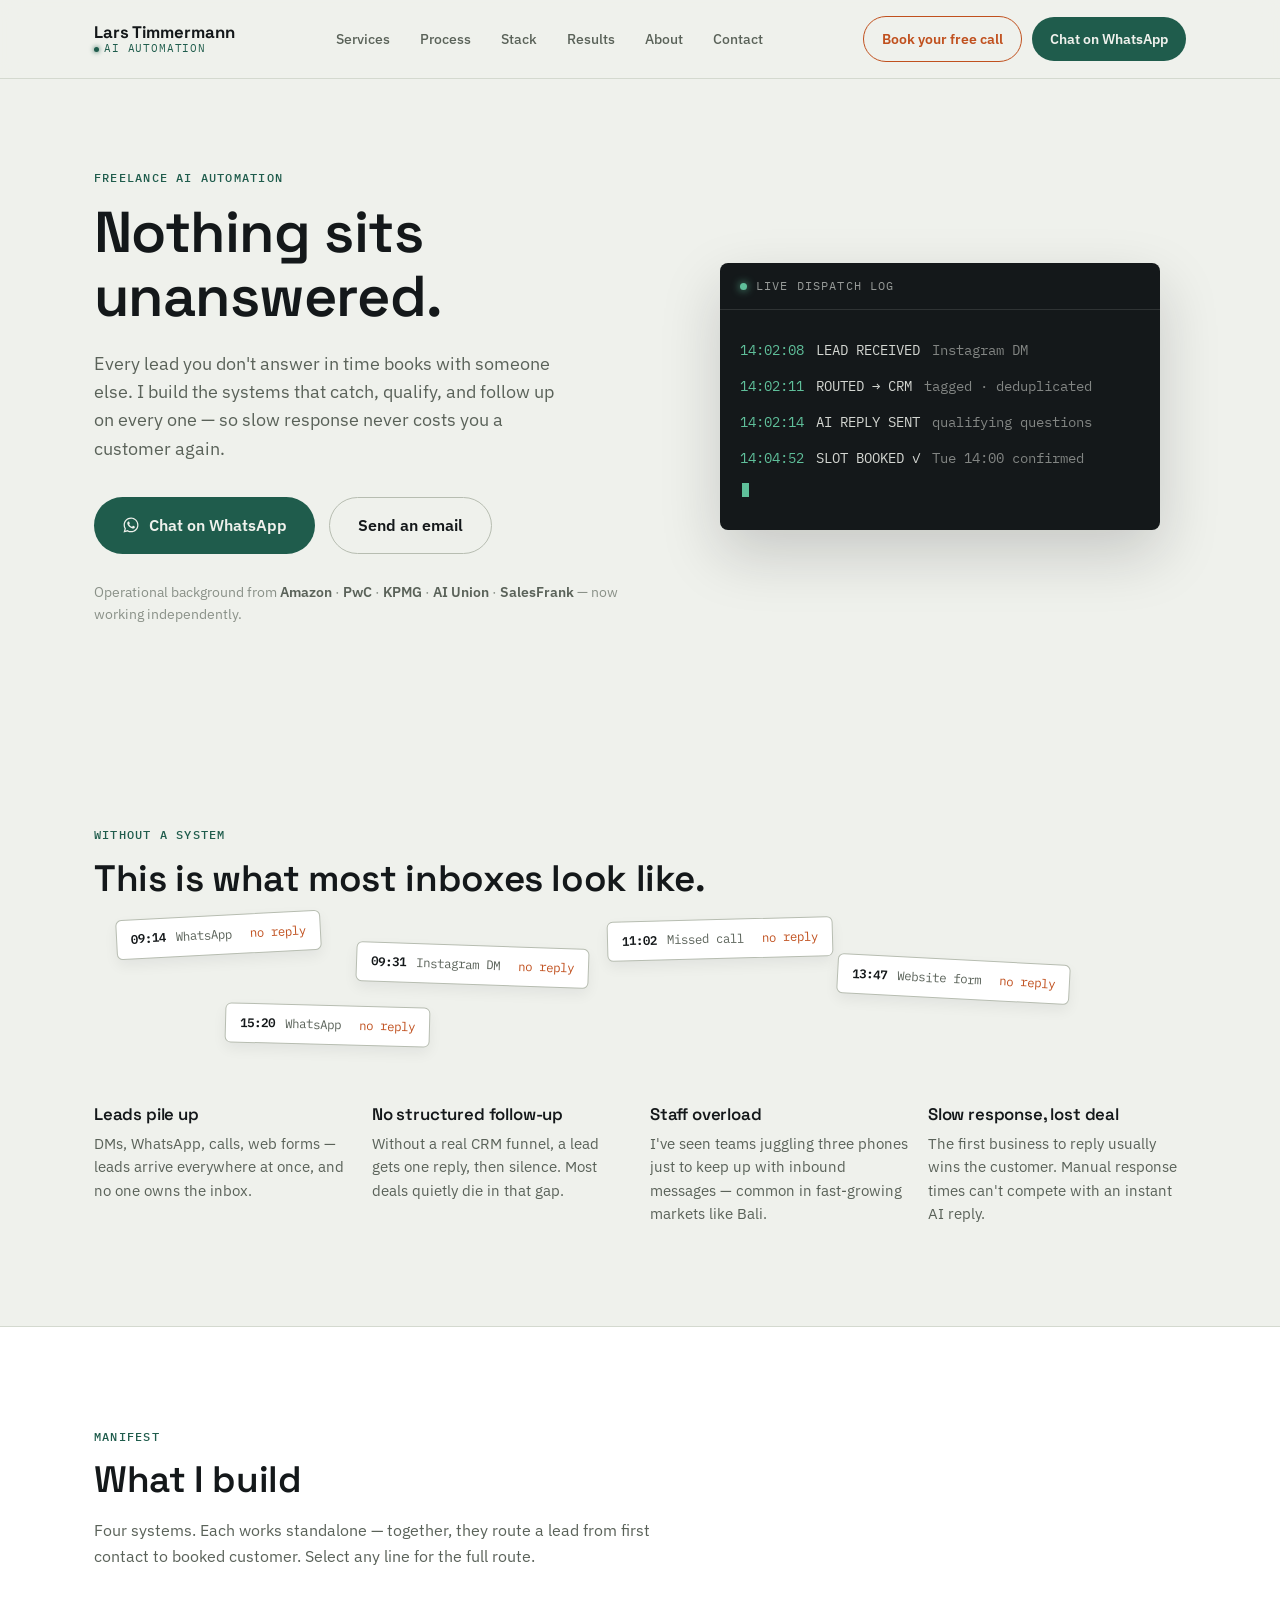
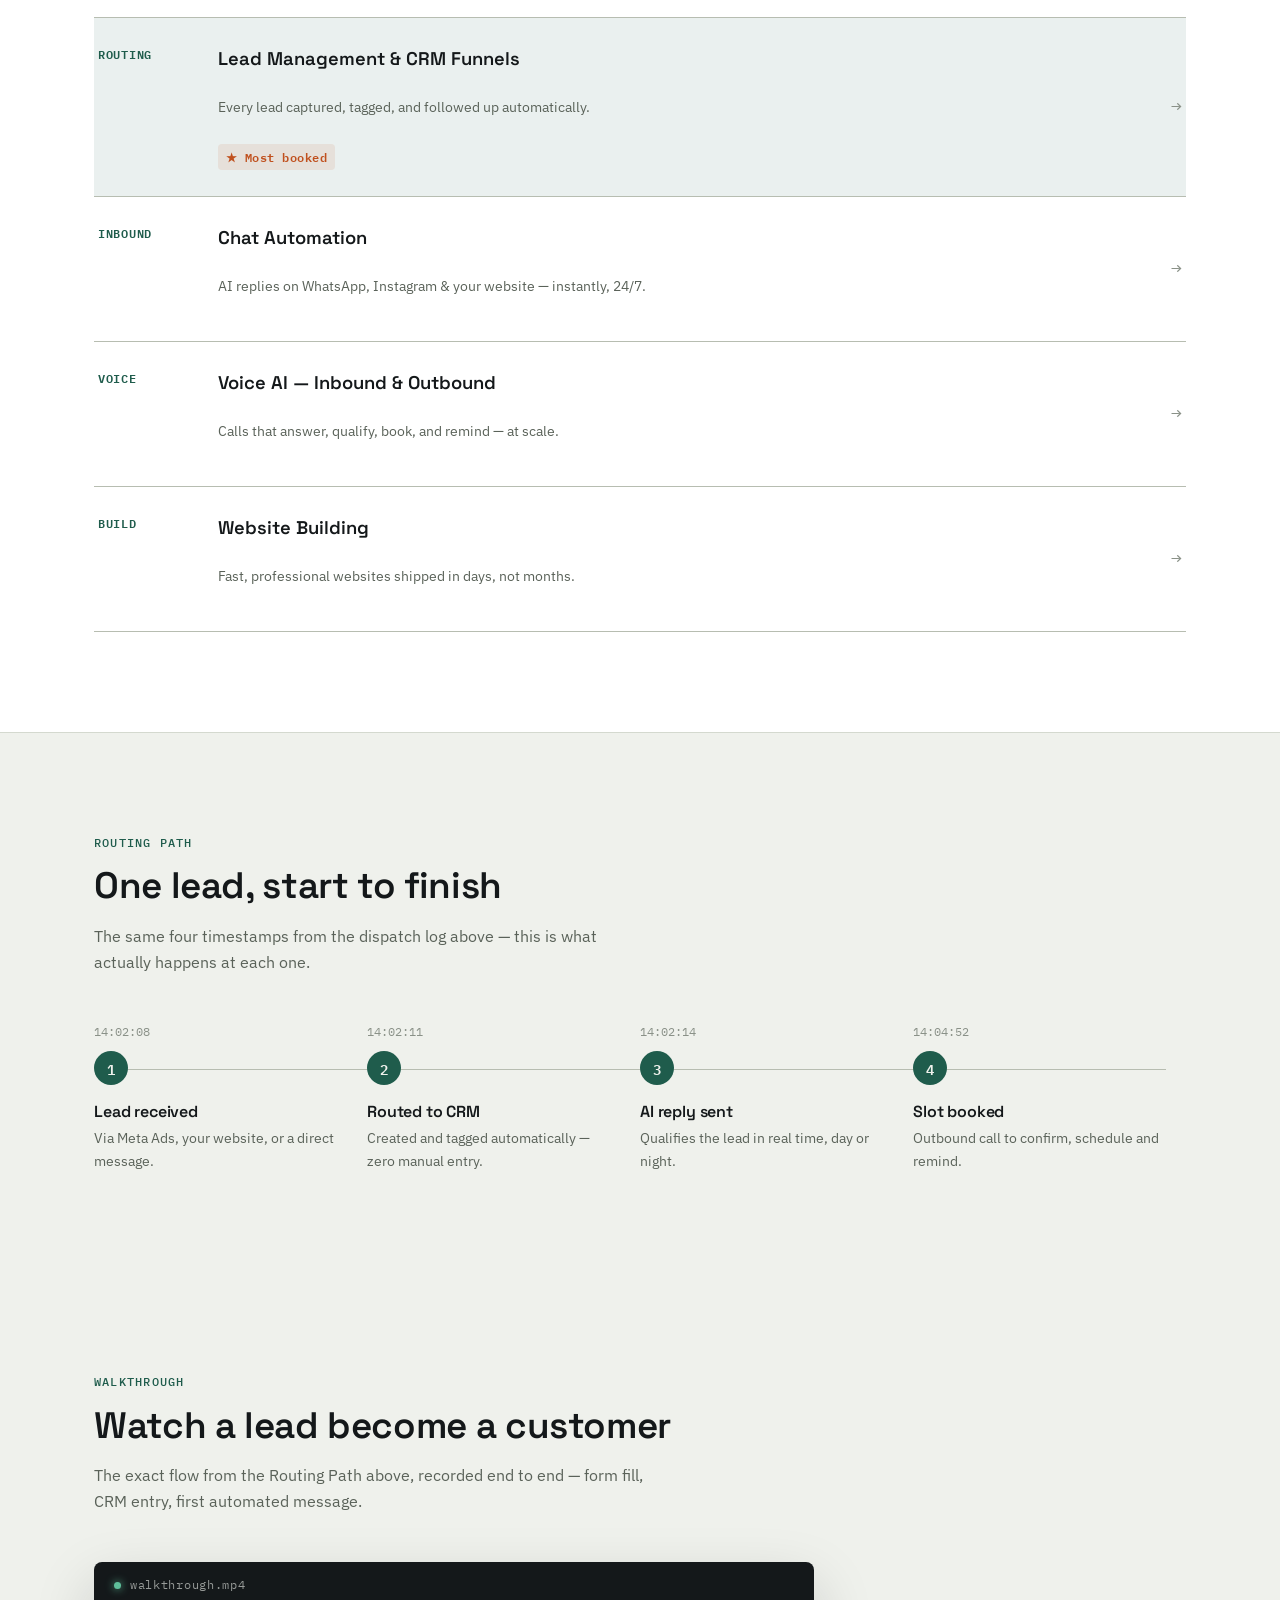
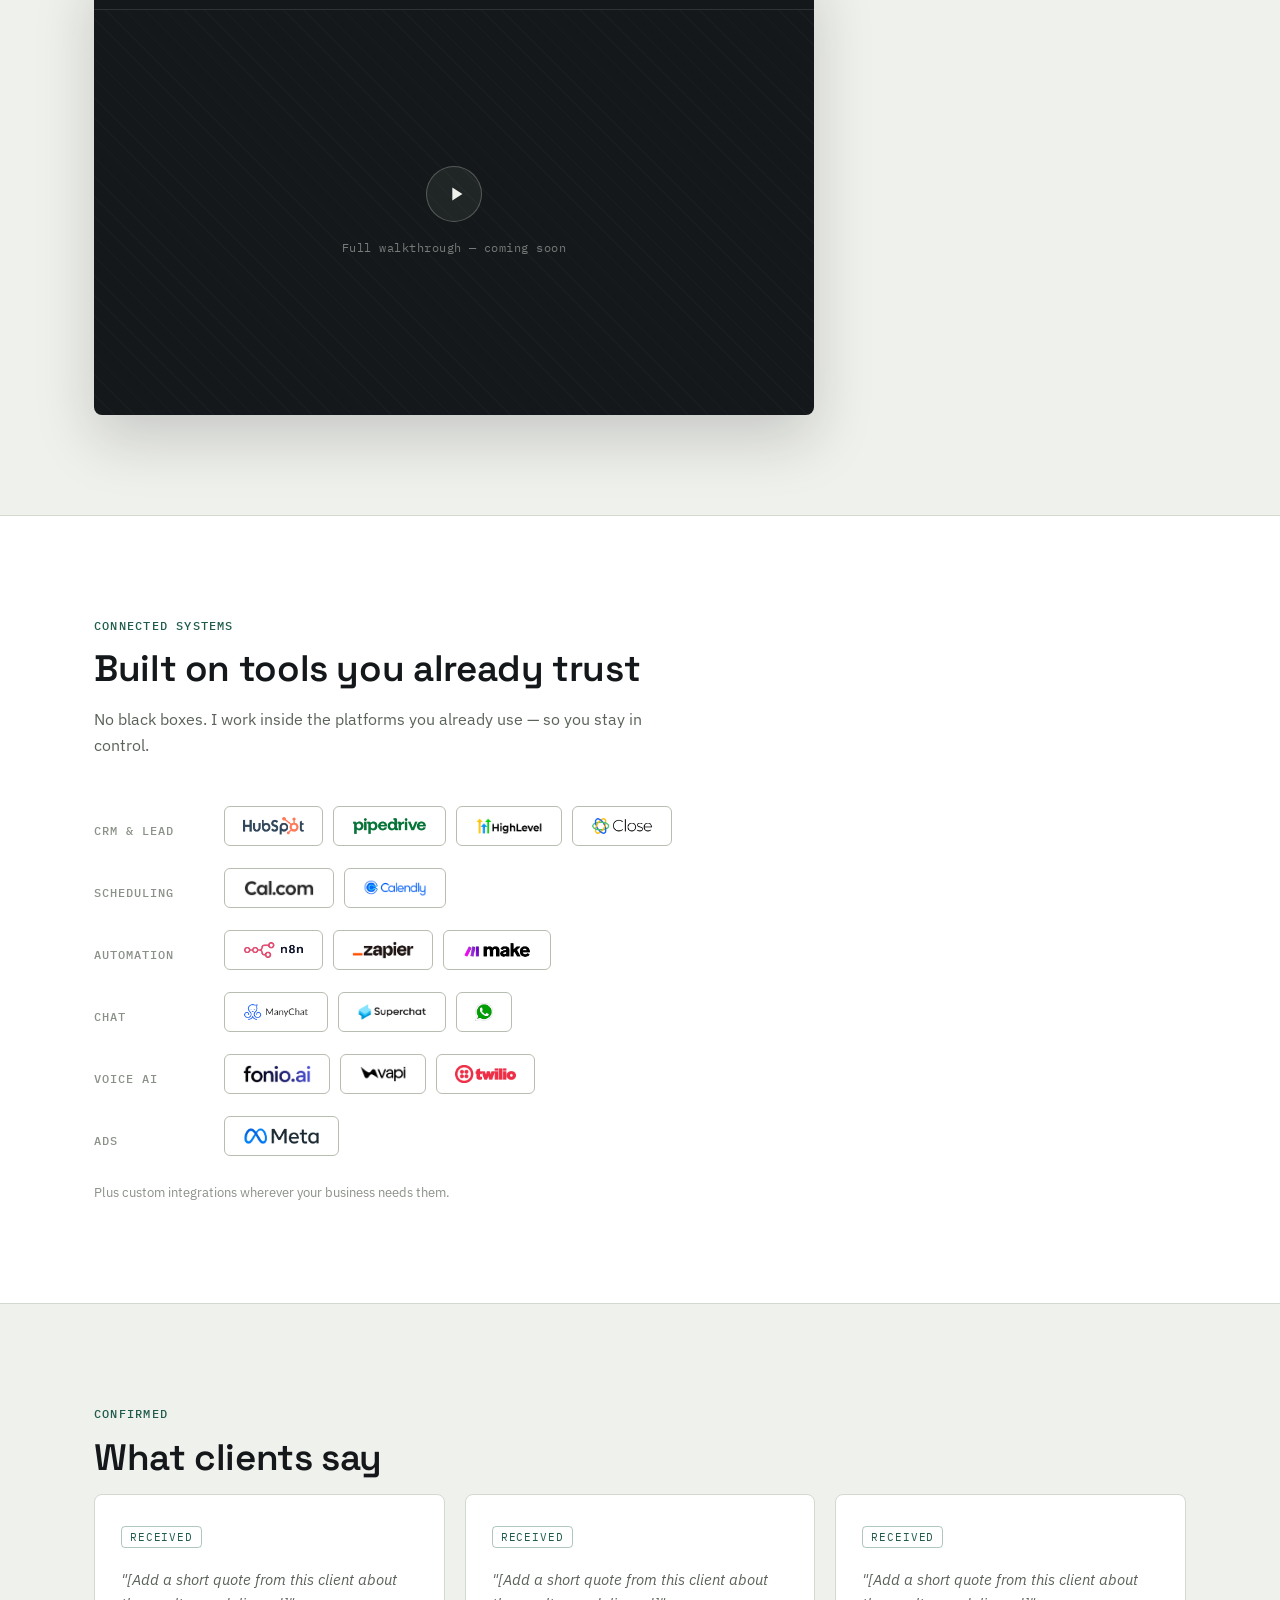
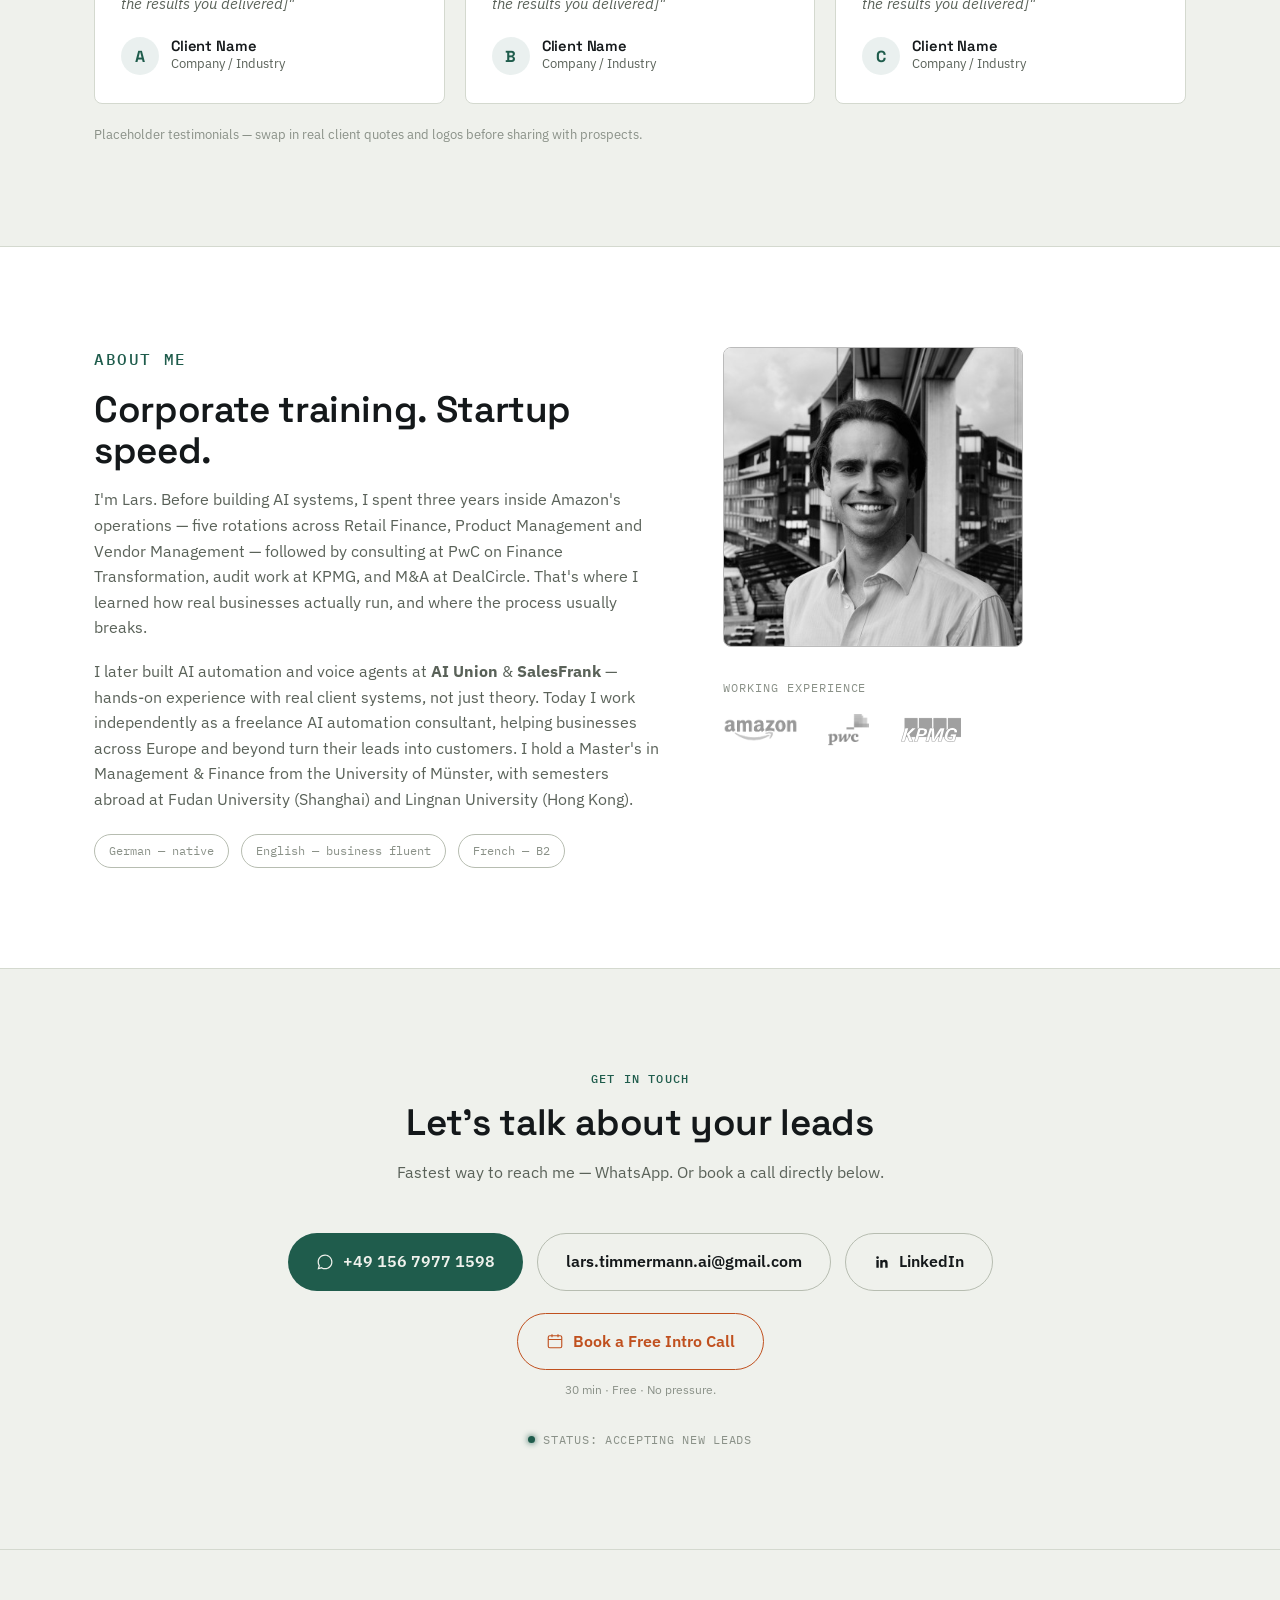
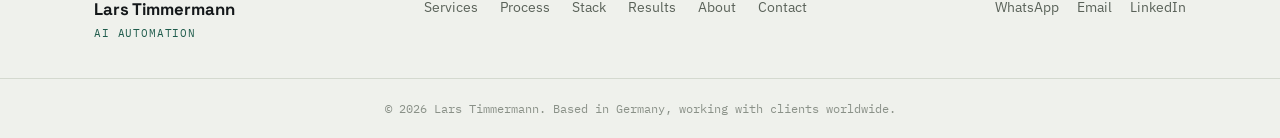
==== index.html @ 93a876b5 "feat: initial deploy of personal website Co-Authored-By: Claude Sonnet 5 <noreply@anthropic.com>" ====
<!doctype html>
<html lang="en">
  <head>
    <meta charset="UTF-8" />
    <meta name="viewport" content="width=device-width, initial-scale=1.0" />
    <title>Lars Timmermann — Dispatch Log</title>
    <meta
      name="description"
      content="Every slow reply is a customer who books with someone else. I build the systems that catch, qualify, and follow up on every lead — so slow response never costs you a sale."
    />
    <link
      rel="icon"
      href="data:image/svg+xml,%3Csvg xmlns='http://www.w3.org/2000/svg' viewBox='0 0 100 100'%3E%3Crect width='100' height='100' rx='10' fill='%231F5C4C'/%3E%3Ctext x='50' y='68' font-family='monospace' font-weight='700' font-size='48' fill='%23EFF1EC' text-anchor='middle'%3ELT%3C/text%3E%3C/svg%3E"
    />
    <link rel="preconnect" href="https://fonts.googleapis.com" />
    <link rel="preconnect" href="https://fonts.gstatic.com" crossorigin />
    <link
      href="https://fonts.googleapis.com/css2?family=Space+Grotesk:wght@500;600;700&family=IBM+Plex+Sans:wght@400;500;600&family=IBM+Plex+Mono:wght@400;500;600&display=swap"
      rel="stylesheet"
    />
    <link rel="stylesheet" href="styles.css" />
  </head>
  <body>
    <header class="nav" id="nav">
      <div class="nav-inner">
        <a href="#top" class="nav-brand">
          <span class="nav-brand-name">Lars Timmermann</span>
          <span class="nav-brand-tag"
            ><span class="nav-pulse" aria-hidden="true"></span>AI
            Automation</span
          >
        </a>
        <nav class="nav-links" aria-label="Main navigation">
          <a href="#services">Services</a>
          <a href="#process">Process</a>
          <a href="#stack">Stack</a>
          <a href="#testimonials">Results</a>
          <a href="#about">About</a>
          <a href="#contact">Contact</a>
        </nav>
        <div class="nav-cta-group">
          <a
            href="https://cal.com/lars-timmermann-lt00/free-intro-call"
            target="_blank"
            rel="noopener"
            class="btn btn-calendly nav-cta"
            >Book your free call</a
          >
          <a
            href="https://wa.me/4915679771598"
            target="_blank"
            rel="noopener"
            class="btn btn-primary nav-cta"
            >Chat on WhatsApp</a
          >
        </div>
        <button
          class="nav-toggle"
          id="navToggle"
          aria-label="Toggle menu"
          aria-expanded="false"
        >
          <span></span><span></span><span></span>
        </button>
      </div>
      <div class="nav-mobile" id="navMobile">
        <a href="#services">Services</a>
        <a href="#process">Process</a>
        <a href="#stack">Stack</a>
        <a href="#testimonials">Results</a>
        <a href="#about">About</a>
        <a href="#contact">Contact</a>
        <a
          href="https://cal.com/lars-timmermann-lt00/free-intro-call"
          target="_blank"
          rel="noopener"
          class="btn btn-calendly"
          >Book your free call</a
        >
        <a
          href="https://wa.me/4915679771598"
          target="_blank"
          rel="noopener"
          class="btn btn-primary"
          >Chat on WhatsApp</a
        >
      </div>
    </header>

    <main id="top">
      <!-- HERO -->
      <section class="hero">
        <div class="container hero-grid">
          <div class="hero-copy">
            <p class="eyebrow">Freelance AI Automation</p>
            <h1>Nothing sits<br />unanswered.</h1>
            <p class="hero-sub">
              Every lead you don't answer in time books with someone else. I
              build the systems that catch, qualify, and follow up on every one
              — so slow response never costs you a customer again.
            </p>
            <div class="hero-actions">
              <a
                href="https://wa.me/4915679771598"
                target="_blank"
                rel="noopener"
                class="btn btn-primary btn-lg"
              >
                <svg
                  viewBox="0 0 24 24"
                  width="18"
                  height="18"
                  fill="currentColor"
                  aria-hidden="true"
                >
                  <path
                    d="M12.04 2C6.58 2 2.13 6.45 2.13 11.91c0 1.75.46 3.45 1.32 4.95L2.05 22l5.25-1.38a9.86 9.86 0 0 0 4.74 1.21h.004c5.46 0 9.9-4.45 9.9-9.91 0-2.65-1.03-5.14-2.9-7.01A9.82 9.82 0 0 0 12.04 2zm0 18.13h-.003a8.2 8.2 0 0 1-4.19-1.15l-.3-.18-3.11.82.83-3.04-.2-.31a8.22 8.22 0 0 1-1.26-4.36c0-4.54 3.7-8.24 8.25-8.24 2.2 0 4.27.86 5.83 2.42a8.18 8.18 0 0 1 2.41 5.83c0 4.55-3.7 8.21-8.25 8.21zm4.52-6.17c-.25-.12-1.47-.72-1.7-.81-.23-.08-.39-.12-.56.13-.17.25-.64.81-.78.97-.14.17-.29.19-.54.06-.25-.12-1.04-.38-1.99-1.22-.73-.66-1.23-1.46-1.37-1.71-.14-.25-.02-.38.11-.51.11-.11.25-.29.37-.43.12-.14.16-.25.25-.41.08-.17.04-.31-.02-.44-.06-.12-.56-1.34-.76-1.84-.2-.48-.4-.42-.56-.42-.14-.01-.31-.01-.48-.01a.92.92 0 0 0-.67.31c-.23.25-.87.85-.87 2.08 0 1.23.9 2.42 1.02 2.58.12.17 1.76 2.69 4.27 3.77.6.26 1.06.41 1.43.53.6.19 1.14.16 1.57.1.48-.07 1.47-.6 1.68-1.18.21-.58.21-1.07.14-1.18-.06-.11-.23-.17-.48-.29z"
                  />
                </svg>
                Chat on WhatsApp
              </a>
              <a
                href="mailto:lars.timmermann.ai@gmail.com"
                class="btn btn-ghost btn-lg"
                >Send an email</a
              >
            </div>
            <p class="hero-trust">
              Operational background from <strong>Amazon</strong> ·
              <strong>PwC</strong> · <strong>KPMG</strong> ·
              <strong>AI Union</strong> · <strong>SalesFrank</strong> — now
              working independently.
            </p>
          </div>

          <div class="hero-board-wrap">
            <div class="board">
              <div class="board-head">
                <span class="board-dot"></span>
                <span>LIVE DISPATCH LOG</span>
              </div>
              <div class="board-body" id="dispatchBoard">
                <!-- lines injected by script.js -->
              </div>
            </div>
          </div>
        </div>
      </section>

      <!-- PROBLEM -->
      <section class="section" id="problem">
        <div class="container">
          <p class="eyebrow">Without a system</p>
          <h2 class="section-title">This is what most inboxes look like.</h2>

          <div class="tickets">
            <div class="ticket ticket-1">
              <span class="ticket-time">09:14</span> WhatsApp
              <span class="ticket-status">no reply</span>
            </div>
            <div class="ticket ticket-2">
              <span class="ticket-time">09:31</span> Instagram DM
              <span class="ticket-status">no reply</span>
            </div>
            <div class="ticket ticket-3">
              <span class="ticket-time">11:02</span> Missed call
              <span class="ticket-status">no reply</span>
            </div>
            <div class="ticket ticket-4">
              <span class="ticket-time">13:47</span> Website form
              <span class="ticket-status">no reply</span>
            </div>
            <div class="ticket ticket-5">
              <span class="ticket-time">15:20</span> WhatsApp
              <span class="ticket-status">no reply</span>
            </div>
          </div>

          <div class="grid grid-4 problem-grid">
            <div class="problem-item">
              <h3>Leads pile up</h3>
              <p>
                DMs, WhatsApp, calls, web forms — leads arrive everywhere at
                once, and no one owns the inbox.
              </p>
            </div>
            <div class="problem-item">
              <h3>No structured follow-up</h3>
              <p>
                Without a real CRM funnel, a lead gets one reply, then silence.
                Most deals quietly die in that gap.
              </p>
            </div>
            <div class="problem-item">
              <h3>Staff overload</h3>
              <p>
                I've seen teams juggling three phones just to keep up with
                inbound messages — common in fast-growing markets like Bali.
              </p>
            </div>
            <div class="problem-item">
              <h3>Slow response, lost deal</h3>
              <p>
                The first business to reply usually wins the customer. Manual
                response times can't compete with an instant AI reply.
              </p>
            </div>
          </div>
        </div>
      </section>

      <!-- SERVICES / MANIFEST -->
      <section class="section section-raised" id="services">
        <div class="container">
          <p class="eyebrow">Manifest</p>
          <h2 class="section-title">What I build</h2>
          <p class="section-sub">
            Four systems. Each works standalone — together, they route a lead
            from first contact to booked customer. Select any line for the full
            route.
          </p>

          <div class="manifest">
            <button
              type="button"
              class="manifest-row manifest-row-flagged"
              data-modal="modal-lead"
            >
              <span class="manifest-code">ROUTING</span>
              <span class="manifest-title"
                >Lead Management &amp; CRM Funnels</span
              >
              <span class="manifest-desc"
                >Every lead captured, tagged, and followed up
                automatically.</span
              >
              <span class="manifest-flag">★ Most booked</span>
              <span class="manifest-arrow">→</span>
            </button>
            <button type="button" class="manifest-row" data-modal="modal-chat">
              <span class="manifest-code">INBOUND</span>
              <span class="manifest-title">Chat Automation</span>
              <span class="manifest-desc"
                >AI replies on WhatsApp, Instagram &amp; your website —
                instantly, 24/7.</span
              >
              <span class="manifest-arrow">→</span>
            </button>
            <button type="button" class="manifest-row" data-modal="modal-voice">
              <span class="manifest-code">VOICE</span>
              <span class="manifest-title"
                >Voice AI — Inbound &amp; Outbound</span
              >
              <span class="manifest-desc"
                >Calls that answer, qualify, book, and remind — at scale.</span
              >
              <span class="manifest-arrow">→</span>
            </button>
            <button
              type="button"
              class="manifest-row"
              data-modal="modal-website"
            >
              <span class="manifest-code">BUILD</span>
              <span class="manifest-title">Website Building</span>
              <span class="manifest-desc"
                >Fast, professional websites shipped in days, not months.</span
              >
              <span class="manifest-arrow">→</span>
            </button>
          </div>
        </div>
      </section>

      <!-- PROCESS / ROUTING PATH -->
      <section class="section" id="process">
        <div class="container">
          <p class="eyebrow">Routing path</p>
          <h2 class="section-title">One lead, start to finish</h2>
          <p class="section-sub">
            The same four timestamps from the dispatch log above — this is what
            actually happens at each one.
          </p>

          <div class="path" id="routingPath">
            <div class="path-packet" aria-hidden="true"></div>
            <div class="path-stop">
              <div class="path-time">14:02:08</div>
              <div class="path-num">1</div>
              <h3>Lead received</h3>
              <p>Via Meta Ads, your website, or a direct message.</p>
            </div>
            <div class="path-stop">
              <div class="path-time">14:02:11</div>
              <div class="path-num">2</div>
              <h3>Routed to CRM</h3>
              <p>Created and tagged automatically — zero manual entry.</p>
            </div>
            <div class="path-stop">
              <div class="path-time">14:02:14</div>
              <div class="path-num">3</div>
              <h3>AI reply sent</h3>
              <p>Qualifies the lead in real time, day or night.</p>
            </div>
            <div class="path-stop">
              <div class="path-time">14:04:52</div>
              <div class="path-num">4</div>
              <h3>Slot booked</h3>
              <p>Outbound call to confirm, schedule and remind.</p>
            </div>
          </div>
        </div>
      </section>

      <!-- WALKTHROUGH -->
      <section class="section" id="walkthrough">
        <div class="container">
          <p class="eyebrow">Walkthrough</p>
          <h2 class="section-title">Watch a lead become a customer</h2>
          <p class="section-sub">
            The exact flow from the Routing Path above, recorded end to end —
            form fill, CRM entry, first automated message.
          </p>

          <div class="demo-frame">
            <div class="demo-frame-head">
              <span class="board-dot"></span>
              <span>walkthrough.mp4</span>
            </div>
            <div class="demo-frame-body">
              <button
                type="button"
                class="demo-play"
                aria-label="Play walkthrough video"
              >
                <svg
                  viewBox="0 0 24 24"
                  width="22"
                  height="22"
                  fill="currentColor"
                  aria-hidden="true"
                >
                  <path d="M8 5v14l11-7z" />
                </svg>
              </button>
              <p class="demo-placeholder-label">
                Full walkthrough — coming soon
              </p>
            </div>
          </div>
        </div>
      </section>

      <!-- STACK -->
      <section class="section section-raised" id="stack">
        <div class="container">
          <p class="eyebrow">Connected systems</p>
          <h2 class="section-title">Built on tools you already trust</h2>
          <p class="section-sub">
            No black boxes. I work inside the platforms you already use — so you
            stay in control.
          </p>

          <div class="stack-groups">
            <div class="stack-group">
              <p class="stack-group-label">CRM &amp; Lead</p>
              <div class="stack-grid">
                <span class="stamp stamp-logo"
                  ><img src="assets/hubspot.png" alt="HubSpot"
                /></span>
                <span class="stamp stamp-logo"
                  ><img src="assets/pipedrive.png" alt="Pipedrive"
                /></span>
                <span class="stamp stamp-logo"
                  ><img src="assets/gohighlevel.png" alt="GoHighLevel"
                /></span>
                <span class="stamp stamp-logo"
                  ><img src="assets/close-crm.png" alt="Close CRM"
                /></span>
              </div>
            </div>
            <div class="stack-group">
              <p class="stack-group-label">Scheduling</p>
              <div class="stack-grid">
                <span class="stamp stamp-logo"
                  ><img src="assets/cal-com.png" alt="Cal.com"
                /></span>
                <span class="stamp stamp-logo"
                  ><img src="assets/calendly.png" alt="Calendly"
                /></span>
              </div>
            </div>
            <div class="stack-group">
              <p class="stack-group-label">Automation</p>
              <div class="stack-grid">
                <span class="stamp stamp-logo"
                  ><img src="assets/n8n.png" alt="n8n"
                /></span>
                <span class="stamp stamp-logo"
                  ><img src="assets/zapier.png" alt="Zapier"
                /></span>
                <span class="stamp stamp-logo"
                  ><img src="assets/make.png" alt="Make"
                /></span>
              </div>
            </div>
            <div class="stack-group">
              <p class="stack-group-label">Chat</p>
              <div class="stack-grid">
                <span class="stamp stamp-logo"
                  ><img src="assets/manychat.png" alt="ManyChat"
                /></span>
                <span class="stamp stamp-logo"
                  ><img src="assets/superchat.png" alt="Superchat"
                /></span>
                <span class="stamp stamp-logo"
                  ><img src="assets/whatsapp.png" alt="WhatsApp"
                /></span>
              </div>
            </div>
            <div class="stack-group">
              <p class="stack-group-label">Voice AI</p>
              <div class="stack-grid">
                <span class="stamp stamp-logo"
                  ><img src="assets/fonio.png" alt="Fonio"
                /></span>
                <span class="stamp stamp-logo"
                  ><img src="assets/vapi.png" alt="VAPI"
                /></span>
                <span class="stamp stamp-logo"
                  ><img src="assets/twilio.png" alt="Twilio"
                /></span>
              </div>
            </div>
            <div class="stack-group">
              <p class="stack-group-label">Ads</p>
              <div class="stack-grid">
                <span class="stamp stamp-logo"
                  ><img src="assets/meta-ads.png" alt="Meta Ads"
                /></span>
              </div>
            </div>
          </div>
          <p class="fine-print">
            Plus custom integrations wherever your business needs them.
          </p>
        </div>
      </section>

      <!-- TESTIMONIALS / CONFIRMED -->
      <section class="section" id="testimonials">
        <div class="container">
          <p class="eyebrow">Confirmed</p>
          <h2 class="section-title">What clients say</h2>

          <div class="grid grid-3 transmission-grid">
            <div class="transmission">
              <div class="transmission-head">
                <span class="transmission-tag">RECEIVED</span>
              </div>
              <p class="transmission-quote">
                "[Add a short quote from this client about the results you
                delivered]"
              </p>
              <div class="transmission-author">
                <span class="transmission-logo">A</span>
                <div>
                  <h4>Client Name</h4>
                  <p>Company / Industry</p>
                </div>
              </div>
            </div>
            <div class="transmission">
              <div class="transmission-head">
                <span class="transmission-tag">RECEIVED</span>
              </div>
              <p class="transmission-quote">
                "[Add a short quote from this client about the results you
                delivered]"
              </p>
              <div class="transmission-author">
                <span class="transmission-logo">B</span>
                <div>
                  <h4>Client Name</h4>
                  <p>Company / Industry</p>
                </div>
              </div>
            </div>
            <div class="transmission">
              <div class="transmission-head">
                <span class="transmission-tag">RECEIVED</span>
              </div>
              <p class="transmission-quote">
                "[Add a short quote from this client about the results you
                delivered]"
              </p>
              <div class="transmission-author">
                <span class="transmission-logo">C</span>
                <div>
                  <h4>Client Name</h4>
                  <p>Company / Industry</p>
                </div>
              </div>
            </div>
          </div>
          <p class="fine-print">
            Placeholder testimonials — swap in real client quotes and logos
            before sharing with prospects.
          </p>
        </div>
      </section>

      <!-- ABOUT -->
      <section class="section section-raised" id="about">
        <div class="container about-grid">
          <div class="about-copy">
            <p class="eyebrow">About me</p>
            <h2 class="section-title">Corporate training. Startup speed.</h2>
            <p>
              I'm Lars. Before building AI systems, I spent three years inside
              Amazon's operations — five rotations across Retail Finance,
              Product Management and Vendor Management — followed by consulting
              at PwC on Finance Transformation, audit work at KPMG, and M&amp;A
              at DealCircle. That's where I learned how real businesses actually
              run, and where the process usually breaks.
            </p>
            <p>
              I later built AI automation and voice agents at
              <strong>AI Union</strong> &amp; <strong>SalesFrank</strong> —
              hands-on experience with real client systems, not just theory.
              Today I work independently as a freelance AI automation
              consultant, helping businesses across Europe and beyond turn their
              leads into customers. I hold a Master's in Management &amp;
              Finance from the University of Münster, with semesters abroad at
              Fudan University (Shanghai) and Lingnan University (Hong Kong).
            </p>
            <div class="about-langs">
              <span>German — native</span>
              <span>English — business fluent</span>
              <span>French — B2</span>
            </div>
          </div>
          <div class="about-visual">
            <div class="about-photo">
              <img
                src="assets/lars.jpg"
                alt="Portrait of Lars Timmermann"
                width="400"
                height="400"
              />
            </div>
            <div class="about-logos">
              <p class="about-logos-label">Working experience</p>
              <div class="logo-row">
                <img src="assets/amazon.png" alt="Amazon" class="logo-amazon" />
                <img src="assets/pwc.png" alt="PwC" class="logo-pwc" />
                <img src="assets/kpmg.png" alt="KPMG" class="logo-kpmg" />
              </div>
            </div>
          </div>
        </div>
      </section>

      <!-- CONTACT -->
      <section class="section contact-section" id="contact">
        <div class="container contact-inner">
          <p class="eyebrow">Get in touch</p>
          <h2 class="section-title">Let's talk about your leads</h2>
          <p class="section-sub">
            Fastest way to reach me — WhatsApp. Or book a call directly below.
          </p>
          <div class="contact-actions">
            <a
              href="https://wa.me/4915679771598"
              target="_blank"
              rel="noopener"
              class="btn btn-primary btn-lg"
            >
              <svg
                viewBox="0 0 24 24"
                width="18"
                height="18"
                fill="currentColor"
                aria-hidden="true"
              >
                <path
                  d="M12.04 2C6.58 2 2.13 6.45 2.13 11.91c0 1.75.46 3.45 1.32 4.95L2.05 22l5.25-1.38a9.86 9.86 0 0 0 4.74 1.21h.004c5.46 0 9.9-4.45 9.9-9.91 0-2.65-1.03-5.14-2.9-7.01A9.82 9.82 0 0 0 12.04 2zm0 18.13h-.003a8.2 8.2 0 0 1-4.19-1.15l-.3-.18-3.11.82.83-3.04-.2-.31a8.22 8.22 0 0 1-1.26-4.36c0-4.54 3.7-8.24 8.25-8.24 2.2 0 4.27.86 5.83 2.42a8.18 8.18 0 0 1 2.41 5.83c0 4.55-3.7 8.21-8.25 8.21z"
                />
              </svg>
              +49 156 7977 1598
            </a>
            <a
              href="mailto:lars.timmermann.ai@gmail.com"
              class="btn btn-ghost btn-lg"
              >lars.timmermann.ai@gmail.com</a
            >
            <a
              href="https://www.linkedin.com/in/lars-timmermann-428841194/"
              target="_blank"
              rel="noopener"
              class="btn btn-ghost btn-lg"
            >
              <svg
                viewBox="0 0 24 24"
                width="16"
                height="16"
                fill="currentColor"
                aria-hidden="true"
              >
                <path
                  d="M20.45 20.45h-3.55v-5.57c0-1.33-.02-3.04-1.85-3.04-1.86 0-2.14 1.45-2.14 2.94v5.67H9.35V9h3.41v1.56h.05c.48-.9 1.64-1.85 3.38-1.85 3.6 0 4.27 2.37 4.27 5.46v6.28zM5.34 7.43a2.06 2.06 0 1 1 0-4.12 2.06 2.06 0 0 1 0 4.12zM7.12 20.45H3.56V9h3.56v11.45z"
                />
              </svg>
              LinkedIn
            </a>
          </div>
          <div class="contact-calendly">
            <a
              href="https://cal.com/lars-timmermann-lt00/free-intro-call"
              class="btn btn-calendly btn-lg"
              target="_blank"
              rel="noopener"
            >
              <svg
                viewBox="0 0 24 24"
                width="18"
                height="18"
                fill="none"
                stroke="currentColor"
                stroke-width="1.5"
                aria-hidden="true"
              >
                <rect x="3" y="5" width="18" height="16" rx="2" />
                <path d="M3 10h18M8 3v4M16 3v4" />
              </svg>
              Book a Free Intro Call
            </a>
            <p class="contact-calendly-note">30 min · Free · No pressure.</p>
          </div>
          <p class="status-line">
            <span class="status-dot"></span> STATUS: ACCEPTING NEW LEADS
          </p>
        </div>
      </section>
    </main>

    <footer class="footer">
      <div class="container footer-inner">
        <div class="footer-brand">
          <span class="nav-brand-name">Lars Timmermann</span>
          <span class="nav-brand-tag">AI Automation</span>
        </div>
        <nav class="footer-links" aria-label="Footer navigation">
          <a href="#services">Services</a>
          <a href="#process">Process</a>
          <a href="#stack">Stack</a>
          <a href="#testimonials">Results</a>
          <a href="#about">About</a>
          <a href="#contact">Contact</a>
        </nav>
        <div class="footer-contact">
          <a href="https://wa.me/4915679771598" target="_blank" rel="noopener"
            >WhatsApp</a
          >
          <a href="mailto:lars.timmermann.ai@gmail.com">Email</a>
          <a
            href="https://www.linkedin.com/in/lars-timmermann-428841194/"
            target="_blank"
            rel="noopener"
            >LinkedIn</a
          >
        </div>
      </div>
      <div class="footer-bottom">
        <p>
          © <span id="year"></span> Lars Timmermann. Based in Germany, working
          with clients worldwide.
        </p>
      </div>
    </footer>

    <!-- PILLAR DETAIL MODALS -->
    <div class="modal-overlay" id="modal-lead" aria-hidden="true">
      <div
        class="modal-box"
        role="dialog"
        aria-modal="true"
        aria-labelledby="modal-lead-title"
      >
        <button type="button" class="modal-close" data-close aria-label="Close">
          ×
        </button>
        <span class="modal-eyebrow">Manifest · Routing</span>
        <h3 id="modal-lead-title">Lead Management &amp; CRM Funnels</h3>
        <p class="modal-intro">
          The system most clients need first. Every lead — no matter where it
          comes from — lands in one place, gets tracked, and gets followed up
          automatically until it either books or is clearly disqualified.
        </p>
        <div class="modal-flow">
          <div class="modal-flow-step">
            <span class="modal-flow-num">1</span>
            <div>
              <h4>Lead comes in</h4>
              <p>
                From ads, forms, DMs or calls — any channel you already use.
              </p>
            </div>
          </div>
          <div class="modal-flow-step">
            <span class="modal-flow-num">2</span>
            <div>
              <h4>Auto-captured in your CRM</h4>
              <p>Created, tagged and deduplicated — zero manual data entry.</p>
            </div>
          </div>
          <div class="modal-flow-step">
            <span class="modal-flow-num">3</span>
            <div>
              <h4>Nurture sequence kicks in</h4>
              <p>
                Automatic follow-ups keep the conversation alive until the lead
                responds.
              </p>
            </div>
          </div>
          <div class="modal-flow-step">
            <span class="modal-flow-num">4</span>
            <div>
              <h4>Hot leads flagged for you</h4>
              <p>
                You only spend time where a deal is actually ready to close.
              </p>
            </div>
          </div>
        </div>
      </div>
    </div>

    <div class="modal-overlay" id="modal-chat" aria-hidden="true">
      <div
        class="modal-box"
        role="dialog"
        aria-modal="true"
        aria-labelledby="modal-chat-title"
      >
        <button type="button" class="modal-close" data-close aria-label="Close">
          ×
        </button>
        <span class="modal-eyebrow">Manifest · Inbound</span>
        <h3 id="modal-chat-title">Chat Automation</h3>
        <p class="modal-intro">
          Instant, 24/7 replies on the channels your customers already message
          you on — without hiring someone to sit on the inbox.
        </p>
        <div class="modal-flow">
          <div class="modal-flow-step">
            <span class="modal-flow-num">1</span>
            <div>
              <h4>Message comes in</h4>
              <p>WhatsApp, Instagram DM, or your website chat widget.</p>
            </div>
          </div>
          <div class="modal-flow-step">
            <span class="modal-flow-num">2</span>
            <div>
              <h4>AI reads the intent</h4>
              <p>
                Question, complaint, or sales inquiry — classified in real time.
              </p>
            </div>
          </div>
          <div class="modal-flow-step">
            <span class="modal-flow-num">3</span>
            <div>
              <h4>Answers instantly</h4>
              <p>Using your FAQs and knowledge base, in your tone of voice.</p>
            </div>
          </div>
          <div class="modal-flow-step">
            <span class="modal-flow-num">4</span>
            <div>
              <h4>Qualified leads get handed off</h4>
              <p>Straight into your CRM or booked directly on your calendar.</p>
            </div>
          </div>
        </div>
      </div>
    </div>

    <div class="modal-overlay" id="modal-voice" aria-hidden="true">
      <div
        class="modal-box"
        role="dialog"
        aria-modal="true"
        aria-labelledby="modal-voice-title"
      >
        <button type="button" class="modal-close" data-close aria-label="Close">
          ×
        </button>
        <span class="modal-eyebrow">Manifest · Voice</span>
        <h3 id="modal-voice-title">Voice AI — Inbound &amp; Outbound</h3>
        <p class="modal-intro">
          A natural-sounding AI voice agent that answers calls or makes them —
          at a scale no call center can match.
        </p>
        <div class="modal-flow">
          <div class="modal-flow-step">
            <span class="modal-flow-num">1</span>
            <div>
              <h4>Inbound: call comes in</h4>
              <p>AI answers immediately, verifies identity or order details.</p>
            </div>
          </div>
          <div class="modal-flow-step">
            <span class="modal-flow-num">2</span>
            <div>
              <h4>Resolves or transfers</h4>
              <p>
                Handles routine questions live, escalates complex cases to you.
              </p>
            </div>
          </div>
          <div class="modal-flow-step">
            <span class="modal-flow-num">3</span>
            <div>
              <h4>Outbound: lead marked ready</h4>
              <p>AI calls to qualify, confirm interest, or book a slot.</p>
            </div>
          </div>
          <div class="modal-flow-step">
            <span class="modal-flow-num">4</span>
            <div>
              <h4>Confirmation &amp; reminders</h4>
              <p>Sent automatically so no-shows drop without extra work.</p>
            </div>
          </div>
        </div>
      </div>
    </div>

    <div class="modal-overlay" id="modal-website" aria-hidden="true">
      <div
        class="modal-box"
        role="dialog"
        aria-modal="true"
        aria-labelledby="modal-website-title"
      >
        <button type="button" class="modal-close" data-close aria-label="Close">
          ×
        </button>
        <span class="modal-eyebrow">Manifest · Build</span>
        <h3 id="modal-website-title">Website Building</h3>
        <p class="modal-intro">
          A fast, professional website — built with the same AI-accelerated
          workflow behind this page, shipped in days.
        </p>
        <div class="modal-flow">
          <div class="modal-flow-step">
            <span class="modal-flow-num">1</span>
            <div>
              <h4>Quick brief</h4>
              <p>Goals, services, brand direction — a short conversation.</p>
            </div>
          </div>
          <div class="modal-flow-step">
            <span class="modal-flow-num">2</span>
            <div>
              <h4>AI-accelerated build</h4>
              <p>
                Structure, copy and design come together in days, not months.
              </p>
            </div>
          </div>
          <div class="modal-flow-step">
            <span class="modal-flow-num">3</span>
            <div>
              <h4>Review &amp; refine</h4>
              <p>You review, I polish — fast turnaround on changes.</p>
            </div>
          </div>
          <div class="modal-flow-step">
            <span class="modal-flow-num">4</span>
            <div>
              <h4>Launch</h4>
              <p>Live, mobile-optimized, and ready for your QR code or ads.</p>
            </div>
          </div>
        </div>
      </div>
    </div>

    <script src="script.js"></script>
  </body>
</html>
---- styles.css ----
/* ===== Tokens ===== */
:root {
  --paper: #eff1ec;
  --paper-raised: #ffffff;
  --paper-dim: #e4e7e0;

  --ink: #14181a;
  --ink-dim: #5a6259;
  --ink-faint: #8a9188;

  --line: #d4d9cf;
  --line-strong: #b7bdb1;

  --route: #1f5c4c;
  --route-dim: rgba(31, 92, 76, 0.09);
  --route-line: rgba(31, 92, 76, 0.35);

  --flag: #c0501e;
  --flag-dim: rgba(192, 80, 30, 0.1);

  --font-display: "Space Grotesk", "Arial Narrow", sans-serif;
  --font-body: "IBM Plex Sans", -apple-system, sans-serif;
  --font-mono: "IBM Plex Mono", ui-monospace, monospace;

  --container: 1140px;
  --radius: 8px;
}

* {
  margin: 0;
  padding: 0;
  box-sizing: border-box;
}

html {
  scroll-behavior: smooth;
}

body {
  background: var(--paper);
  color: var(--ink);
  font-family: var(--font-body);
  font-size: 16px;
  line-height: 1.6;
  -webkit-font-smoothing: antialiased;
  overflow-x: hidden;
}

.container {
  max-width: var(--container);
  margin: 0 auto;
  padding: 0 24px;
}

a {
  color: inherit;
  text-decoration: none;
}

img,
svg {
  display: block;
  max-width: 100%;
}

p {
  color: var(--ink-dim);
}

/* ===== Type ===== */
.eyebrow {
  font-family: var(--font-mono);
  font-size: 0.76rem;
  font-weight: 500;
  letter-spacing: 0.1em;
  text-transform: uppercase;
  color: var(--route);
  margin-bottom: 14px;
}

h1,
h2,
h3,
h4 {
  font-family: var(--font-display);
  font-weight: 600;
  line-height: 1.1;
  letter-spacing: -0.01em;
  color: var(--ink);
}

h1 {
  font-size: clamp(2.4rem, 5.2vw, 3.6rem);
  margin-bottom: 22px;
}

.section-title {
  font-size: clamp(1.6rem, 3.2vw, 2.3rem);
  margin-bottom: 16px;
}

.section-sub {
  font-family: var(--font-body);
  font-size: 1.02rem;
  color: var(--ink-dim);
  max-width: 560px;
  margin-bottom: 48px;
}

/* ===== Buttons ===== */
.btn {
  display: inline-flex;
  align-items: center;
  gap: 9px;
  padding: 13px 24px;
  border-radius: 999px;
  font-weight: 600;
  font-size: 0.92rem;
  transition: all 0.18s ease;
  white-space: nowrap;
}

.btn-primary {
  background: var(--route);
  color: var(--paper);
}

.btn-primary:hover {
  transform: translateY(-2px);
  box-shadow: 0 10px 24px rgba(31, 92, 76, 0.25);
}

.btn-ghost {
  border: 1px solid var(--line-strong);
  color: var(--ink);
}

.btn-ghost:hover {
  border-color: var(--route);
  color: var(--route);
}

.btn-calendly {
  border: 1px solid var(--flag);
  color: var(--flag);
  background: transparent;
}

.btn-calendly:hover {
  background: var(--flag-dim);
  transform: translateY(-2px);
}

.btn-lg {
  padding: 15px 28px;
  font-size: 0.98rem;
}

/* ===== Nav ===== */
.nav {
  position: fixed;
  top: 0;
  left: 0;
  right: 0;
  z-index: 100;
  background: rgba(239, 241, 236, 0.86);
  backdrop-filter: blur(10px);
  -webkit-backdrop-filter: blur(10px);
  border-bottom: 1px solid var(--line);
}

.nav-inner {
  max-width: var(--container);
  margin: 0 auto;
  padding: 16px 24px;
  display: flex;
  align-items: center;
  justify-content: space-between;
  gap: 24px;
}

.nav-brand {
  display: flex;
  flex-direction: column;
  line-height: 1.1;
}

.nav-brand-name {
  font-family: var(--font-display);
  font-size: 1.05rem;
  font-weight: 700;
  color: var(--ink);
}

.nav-brand-tag {
  display: flex;
  align-items: center;
  gap: 5px;
  font-family: var(--font-mono);
  font-size: 0.66rem;
  letter-spacing: 0.08em;
  text-transform: uppercase;
  color: var(--route);
  margin-top: 2px;
}

.nav-pulse {
  width: 5px;
  height: 5px;
  border-radius: 50%;
  background: var(--route);
  box-shadow: 0 0 5px var(--route);
  animation: pulse 2s ease-in-out infinite;
}

.nav-links {
  display: flex;
  gap: 30px;
  flex: 1;
  justify-content: center;
}

.nav-cta-group {
  display: flex;
  align-items: center;
  gap: 10px;
  flex-shrink: 0;
}

.nav-cta-group .nav-cta {
  padding: 11px 18px;
  font-size: 0.86rem;
}

.nav-links a {
  font-size: 0.9rem;
  font-weight: 500;
  color: var(--ink-dim);
  transition: color 0.18s ease;
}

.nav-links a:hover {
  color: var(--route);
}

.nav-toggle {
  display: none;
  flex-direction: column;
  gap: 5px;
  background: none;
  border: none;
  cursor: pointer;
  padding: 6px;
}

.nav-toggle span {
  width: 22px;
  height: 2px;
  background: var(--ink);
}

.nav-mobile {
  display: none;
  flex-direction: column;
  gap: 4px;
  padding: 8px 24px 24px;
  border-top: 1px solid var(--line);
}

.nav-mobile a {
  padding: 12px 0;
  font-size: 1rem;
  color: var(--ink-dim);
  border-bottom: 1px solid var(--line);
}

.nav-mobile .btn {
  margin-top: 14px;
  justify-content: center;
}

.nav.menu-open .nav-mobile {
  display: flex;
}

/* ===== Hero ===== */
.hero {
  padding: 168px 0 100px;
}

.hero-grid {
  display: grid;
  grid-template-columns: 1.05fr 0.95fr;
  gap: 56px;
  align-items: center;
}

.hero-sub {
  font-size: 1.1rem;
  color: var(--ink-dim);
  max-width: 480px;
  margin-bottom: 34px;
}

.hero-actions {
  display: flex;
  gap: 14px;
  flex-wrap: wrap;
  margin-bottom: 28px;
}

.hero-trust {
  font-size: 0.85rem;
  color: var(--ink-faint);
}

.hero-trust strong {
  color: var(--ink-dim);
  font-weight: 600;
}

/* ===== Dispatch board (signature element) ===== */
.hero-board-wrap {
  display: flex;
  justify-content: center;
}

.board {
  width: 100%;
  max-width: 440px;
  background: var(--ink);
  border-radius: var(--radius);
  overflow: hidden;
  box-shadow: 0 24px 60px rgba(20, 24, 26, 0.18);
}

.board-head {
  display: flex;
  align-items: center;
  gap: 9px;
  padding: 14px 20px;
  border-bottom: 1px solid rgba(239, 241, 236, 0.12);
  font-family: var(--font-mono);
  font-size: 0.72rem;
  letter-spacing: 0.1em;
  color: rgba(239, 241, 236, 0.6);
}

.board-dot {
  width: 7px;
  height: 7px;
  border-radius: 50%;
  background: #5fbf9a;
  box-shadow: 0 0 8px #5fbf9a;
  animation: pulse 2s ease-in-out infinite;
}

@keyframes pulse {
  0%,
  100% {
    opacity: 1;
  }
  50% {
    opacity: 0.4;
  }
}

.board-body {
  padding: 22px 20px 26px;
  min-height: 190px;
  font-family: var(--font-mono);
  font-size: 0.86rem;
}

.board-line {
  display: flex;
  gap: 12px;
  padding: 7px 0;
  color: rgba(239, 241, 236, 0.88);
  opacity: 0;
  transform: translateY(4px);
  animation: boardIn 0.4s ease forwards;
}

.board-line .t {
  color: #5fbf9a;
  flex-shrink: 0;
}

.board-line .d {
  color: rgba(239, 241, 236, 0.5);
}

.board-cursor {
  display: inline-block;
  width: 7px;
  height: 14px;
  background: #5fbf9a;
  margin-left: 2px;
  animation: blink 1s step-start infinite;
  vertical-align: middle;
}

@keyframes boardIn {
  to {
    opacity: 1;
    transform: translateY(0);
  }
}

@keyframes blink {
  50% {
    opacity: 0;
  }
}

/* ===== Walkthrough demo frame ===== */
.demo-frame {
  max-width: 720px;
  background: var(--ink);
  border-radius: var(--radius);
  overflow: hidden;
  box-shadow: 0 24px 60px rgba(20, 24, 26, 0.18);
}

.demo-frame-head {
  display: flex;
  align-items: center;
  gap: 9px;
  padding: 14px 20px;
  border-bottom: 1px solid rgba(239, 241, 236, 0.12);
  font-family: var(--font-mono);
  font-size: 0.72rem;
  letter-spacing: 0.06em;
  color: rgba(239, 241, 236, 0.6);
}

.demo-frame-body {
  aspect-ratio: 16 / 9;
  display: flex;
  flex-direction: column;
  align-items: center;
  justify-content: center;
  gap: 16px;
  background: repeating-linear-gradient(
    45deg,
    rgba(239, 241, 236, 0.025) 0px,
    rgba(239, 241, 236, 0.025) 1px,
    transparent 1px,
    transparent 14px
  );
}

.demo-play {
  width: 56px;
  height: 56px;
  border-radius: 50%;
  border: 1px solid rgba(239, 241, 236, 0.25);
  background: rgba(239, 241, 236, 0.06);
  color: var(--paper);
  display: flex;
  align-items: center;
  justify-content: center;
  cursor: default;
  transition:
    border-color 0.2s ease,
    background 0.2s ease;
}

.demo-play:hover {
  border-color: #5fbf9a;
  background: rgba(95, 191, 154, 0.12);
}

.demo-play svg {
  margin-left: 3px;
}

.demo-placeholder-label {
  font-family: var(--font-mono);
  font-size: 0.76rem;
  letter-spacing: 0.04em;
  color: rgba(239, 241, 236, 0.45);
}

/* ===== Sections ===== */
.section {
  padding: 100px 0;
}

.section-raised {
  background: var(--paper-raised);
  border-top: 1px solid var(--line);
  border-bottom: 1px solid var(--line);
}

.grid {
  display: grid;
  gap: 20px;
}

.grid-4 {
  grid-template-columns: repeat(4, 1fr);
}
.grid-3 {
  grid-template-columns: repeat(3, 1fr);
}

/* ===== Problem: scattered tickets ===== */
.tickets {
  position: relative;
  height: 150px;
  margin-bottom: 40px;
}

.ticket {
  position: absolute;
  display: flex;
  align-items: center;
  gap: 10px;
  background: var(--paper-raised);
  border: 1px solid var(--line-strong);
  border-radius: 6px;
  padding: 9px 14px;
  font-family: var(--font-mono);
  font-size: 0.78rem;
  color: var(--ink-dim);
  box-shadow: 0 6px 14px rgba(20, 24, 26, 0.06);
}

.ticket-time {
  color: var(--ink);
  font-weight: 600;
}
.ticket-status {
  color: var(--flag);
  margin-left: auto;
  padding-left: 8px;
}

.ticket-1 {
  top: 0;
  left: 2%;
  transform: rotate(-3deg);
  z-index: 5;
}
.ticket-2 {
  top: 30px;
  left: 24%;
  transform: rotate(2deg);
  z-index: 4;
}
.ticket-3 {
  top: 4px;
  left: 47%;
  transform: rotate(-1.5deg);
  z-index: 3;
}
.ticket-4 {
  top: 44px;
  left: 68%;
  transform: rotate(3deg);
  z-index: 2;
}
.ticket-5 {
  top: 90px;
  left: 12%;
  transform: rotate(1.5deg);
  z-index: 1;
}

.problem-item h3 {
  font-size: 1.05rem;
  margin-bottom: 8px;
}

.problem-item p {
  font-size: 0.92rem;
}

/* ===== Manifest (services) ===== */
.manifest {
  border-top: 1px solid var(--line-strong);
}

.manifest-row {
  display: grid;
  grid-template-columns: 100px 1fr auto;
  align-items: center;
  gap: 20px;
  width: 100%;
  text-align: left;
  font-family: inherit;
  background: transparent;
  border: none;
  border-bottom: 1px solid var(--line-strong);
  padding: 26px 4px;
  cursor: pointer;
  transition: background 0.18s ease;
}

.manifest-row:hover {
  background: var(--route-dim);
}

.manifest-row:focus-visible {
  outline: 2px solid var(--route);
  outline-offset: -2px;
}

.manifest-code {
  grid-column: 1;
  grid-row: 1;
  font-family: var(--font-mono);
  font-size: 0.76rem;
  font-weight: 600;
  letter-spacing: 0.06em;
  color: var(--route);
}

.manifest-code::after {
  content: "";
  display: block;
  height: 1px;
  width: 0;
  margin-top: 8px;
  background: var(--route);
  transition: width 0.25s ease;
}

.manifest-row:hover .manifest-code::after {
  width: 26px;
}

.manifest-row {
  opacity: 0;
  transform: translateX(-14px);
  transition:
    opacity 0.5s ease,
    transform 0.5s ease,
    background 0.18s ease;
}

.manifest-row.reveal {
  opacity: 1;
  transform: translateX(0);
}

.manifest-title {
  grid-column: 2;
  grid-row: 1;
  font-family: var(--font-display);
  font-weight: 600;
  font-size: 1.15rem;
  color: var(--ink);
}

.manifest-desc {
  grid-column: 2;
  grid-row: 2;
  font-size: 0.9rem;
  color: var(--ink-dim);
  margin-top: 4px;
}

.manifest-arrow {
  grid-column: 3;
  grid-row: 1 / span 3;
  align-self: center;
  font-family: var(--font-mono);
  color: var(--ink-faint);
  font-size: 1.1rem;
}

.manifest-flag {
  grid-column: 2;
  grid-row: 3;
  display: inline-block;
  margin-top: 8px;
  font-family: var(--font-mono);
  font-size: 0.72rem;
  font-weight: 600;
  letter-spacing: 0.04em;
  color: var(--flag);
  background: var(--flag-dim);
  border-radius: 4px;
  padding: 3px 8px;
  width: fit-content;
}

.manifest-row-flagged {
  background: var(--route-dim);
}

.manifest-row-flagged:hover {
  background: rgba(31, 92, 76, 0.15);
}

/* ===== Process / Routing path ===== */
.path {
  display: grid;
  grid-template-columns: repeat(4, 1fr);
  gap: 0;
  position: relative;
}

.path::before {
  content: "";
  position: absolute;
  top: 46px;
  left: 20px;
  right: 20px;
  height: 1px;
  background: var(--line-strong);
}

.path-packet {
  position: absolute;
  top: 46px;
  left: 20px;
  width: 9px;
  height: 9px;
  border-radius: 50%;
  background: var(--route);
  box-shadow:
    0 0 0 4px var(--route-dim),
    0 0 10px rgba(31, 92, 76, 0.5);
  transform: translate(-50%, -50%);
  opacity: 0;
  z-index: 1;
}

.path.animate .path-packet {
  animation: packetTravel 3.2s ease-in-out forwards;
}

@keyframes packetTravel {
  0% {
    left: 20px;
    opacity: 0;
  }
  6% {
    opacity: 1;
  }
  94% {
    opacity: 1;
  }
  100% {
    left: calc(100% - 20px);
    opacity: 0;
  }
}

.path-stop {
  position: relative;
  padding-right: 20px;
}

.path-time {
  font-family: var(--font-mono);
  font-size: 0.72rem;
  color: var(--ink-faint);
  margin-bottom: 10px;
}

.path-num {
  position: relative;
  z-index: 1;
  width: 34px;
  height: 34px;
  border-radius: 50%;
  background: var(--route);
  color: var(--paper);
  font-family: var(--font-mono);
  font-weight: 600;
  font-size: 0.9rem;
  display: flex;
  align-items: center;
  justify-content: center;
  margin-bottom: 18px;
}

.path-stop h3 {
  font-size: 1rem;
  margin-bottom: 6px;
}

.path-stop p {
  font-size: 0.88rem;
}

/* ===== Stack ===== */
.stack-groups {
  display: flex;
  flex-direction: column;
  gap: 22px;
  margin-bottom: 26px;
}

.stack-group {
  display: flex;
  align-items: baseline;
  gap: 20px;
  flex-wrap: wrap;
}

.stack-group-label {
  font-family: var(--font-mono);
  font-size: 0.74rem;
  font-weight: 500;
  letter-spacing: 0.08em;
  text-transform: uppercase;
  color: var(--ink-faint);
  width: 110px;
  flex-shrink: 0;
}

.stack-grid {
  display: flex;
  flex-wrap: wrap;
  gap: 10px;
  flex: 1;
}

.stamp {
  display: flex;
  align-items: center;
  font-family: var(--font-mono);
  font-size: 0.86rem;
  font-weight: 500;
  color: var(--ink-dim);
  border: 1px solid var(--line-strong);
  border-radius: 6px;
  padding: 10px 16px;
  transition:
    border-color 0.18s ease,
    color 0.18s ease;
}

.stamp-logo {
  padding: 10px 18px;
}

.stamp-logo img {
  height: 18px;
  width: auto;
}

.stamp:hover {
  border-color: var(--route);
  color: var(--route);
}

.fine-print {
  font-size: 0.84rem;
  color: var(--ink-faint);
}

/* ===== Testimonials / transmissions ===== */
.transmission {
  background: var(--paper-raised);
  border: 1px solid var(--line);
  border-radius: var(--radius);
  padding: 28px 26px;
}

.transmission-tag {
  font-family: var(--font-mono);
  font-size: 0.68rem;
  letter-spacing: 0.08em;
  color: var(--route);
  border: 1px solid var(--route-line);
  border-radius: 4px;
  padding: 3px 8px;
}

.transmission-quote {
  font-size: 0.95rem;
  font-style: italic;
  color: var(--ink-dim);
  margin: 18px 0 22px;
}

.transmission-author {
  display: flex;
  align-items: center;
  gap: 12px;
}

.transmission-logo {
  width: 38px;
  height: 38px;
  border-radius: 50%;
  background: var(--route-dim);
  color: var(--route);
  font-family: var(--font-display);
  font-weight: 700;
  display: flex;
  align-items: center;
  justify-content: center;
  flex-shrink: 0;
}

.transmission-author h4 {
  font-size: 0.92rem;
}

.transmission-author p {
  font-size: 0.8rem;
}

.transmission-grid {
  margin-bottom: 20px;
}

/* ===== About ===== */
.about-grid {
  display: grid;
  grid-template-columns: 1.1fr 0.9fr;
  gap: 64px;
  align-items: start;
}

.about-copy p {
  margin-bottom: 18px;
  font-size: 1rem;
}

.about-langs {
  display: flex;
  gap: 12px;
  flex-wrap: wrap;
  margin-top: 22px;
}

.about-langs span {
  font-family: var(--font-mono);
  font-size: 0.78rem;
  color: var(--ink-faint);
  border: 1px solid var(--line-strong);
  border-radius: 999px;
  padding: 6px 14px;
}

.about-visual {
  display: flex;
  flex-direction: column;
  gap: 32px;
}

.about-photo {
  border-radius: var(--radius);
  overflow: hidden;
  border: 1px solid var(--line-strong);
  max-width: 300px;
  aspect-ratio: 1 / 1;
  filter: grayscale(1);
}

.about-photo img {
  width: 100%;
  height: 100%;
  object-fit: cover;
}

.about-logos-label {
  font-family: var(--font-mono);
  font-size: 0.74rem;
  letter-spacing: 0.08em;
  text-transform: uppercase;
  color: var(--ink-faint);
  margin-bottom: 16px;
}

.logo-row {
  display: flex;
  align-items: center;
  gap: 30px;
  flex-wrap: wrap;
}

.logo-row img {
  height: 24px;
  width: auto;
  filter: grayscale(1) contrast(0.6);
  opacity: 0.55;
}

.logo-pwc {
  height: 32px !important;
}
.logo-kpmg {
  height: 28px !important;
}

/* ===== Contact ===== */
.contact-section {
  text-align: center;
}

.contact-inner {
  display: flex;
  flex-direction: column;
  align-items: center;
}

.contact-inner .section-sub {
  margin-left: auto;
  margin-right: auto;
}

.contact-actions {
  display: flex;
  gap: 14px;
  flex-wrap: wrap;
  justify-content: center;
  margin-bottom: 22px;
}

.contact-calendly {
  margin-bottom: 30px;
}

.contact-calendly-note {
  font-size: 0.78rem;
  color: var(--ink-faint);
  margin-top: 10px;
}

.status-line {
  display: inline-flex;
  align-items: center;
  gap: 8px;
  font-family: var(--font-mono);
  font-size: 0.76rem;
  letter-spacing: 0.06em;
  color: var(--ink-faint);
}

.status-dot {
  width: 7px;
  height: 7px;
  border-radius: 50%;
  background: var(--route);
  box-shadow: 0 0 6px var(--route);
}

/* ===== Footer ===== */
.footer {
  border-top: 1px solid var(--line);
  padding: 46px 0 0;
}

.footer-inner {
  display: flex;
  justify-content: space-between;
  align-items: flex-start;
  gap: 40px;
  flex-wrap: wrap;
  padding-bottom: 36px;
}

.footer-brand {
  display: flex;
  flex-direction: column;
}

.footer-links {
  display: flex;
  gap: 22px;
  flex-wrap: wrap;
}

.footer-links a,
.footer-contact a {
  font-size: 0.86rem;
  color: var(--ink-dim);
}

.footer-links a:hover,
.footer-contact a:hover {
  color: var(--route);
}

.footer-contact {
  display: flex;
  gap: 18px;
  flex-wrap: wrap;
}

.footer-bottom {
  border-top: 1px solid var(--line);
  padding: 20px 24px;
  text-align: center;
}

.footer-bottom p {
  font-family: var(--font-mono);
  font-size: 0.76rem;
  color: var(--ink-faint);
}

/* ===== Modals ===== */
.modal-overlay {
  display: none;
  position: fixed;
  inset: 0;
  z-index: 200;
  background: rgba(20, 24, 26, 0.5);
  backdrop-filter: blur(4px);
  align-items: center;
  justify-content: center;
  padding: 24px;
}

.modal-overlay.open {
  display: flex;
}

.modal-box {
  position: relative;
  width: 100%;
  max-width: 580px;
  max-height: 85vh;
  overflow-y: auto;
  background: var(--paper-raised);
  border: 1px solid var(--line-strong);
  border-radius: var(--radius);
  padding: 42px;
}

.modal-close {
  position: absolute;
  top: 18px;
  right: 18px;
  width: 32px;
  height: 32px;
  border-radius: 50%;
  border: 1px solid var(--line-strong);
  background: transparent;
  color: var(--ink);
  font-size: 1.2rem;
  cursor: pointer;
}

.modal-close:hover {
  border-color: var(--route);
  color: var(--route);
}

.modal-eyebrow {
  display: inline-block;
  font-family: var(--font-mono);
  font-size: 0.72rem;
  letter-spacing: 0.08em;
  text-transform: uppercase;
  color: var(--route);
  margin-bottom: 10px;
}

.modal-box h3 {
  font-size: 1.4rem;
  margin-bottom: 14px;
}

.modal-intro {
  font-size: 0.96rem;
  margin-bottom: 28px;
}

.modal-flow {
  display: flex;
  flex-direction: column;
  gap: 20px;
}

.modal-flow-step {
  display: flex;
  gap: 14px;
  opacity: 0;
  transform: translateY(6px);
}

.modal-flow-step.reveal {
  animation: modalStepIn 0.4s ease forwards;
}

@keyframes modalStepIn {
  to {
    opacity: 1;
    transform: translateY(0);
  }
}

.modal-flow-num {
  flex-shrink: 0;
  width: 26px;
  height: 26px;
  border-radius: 50%;
  background: var(--route);
  color: var(--paper);
  font-family: var(--font-mono);
  font-weight: 600;
  font-size: 0.8rem;
  display: flex;
  align-items: center;
  justify-content: center;
}

.modal-flow-step h4 {
  font-size: 0.96rem;
  margin-bottom: 4px;
}

.modal-flow-step p {
  font-size: 0.85rem;
}

/* ===== Responsive ===== */
@media (max-width: 900px) {
  .nav-links,
  .nav-cta-group {
    display: none;
  }
  .nav-toggle {
    display: flex;
  }

  .hero-grid {
    grid-template-columns: 1fr;
    gap: 44px;
  }
  .hero {
    padding: 140px 0 70px;
  }

  .grid-4 {
    grid-template-columns: repeat(2, 1fr);
  }
  .grid-3 {
    grid-template-columns: 1fr;
  }

  .tickets {
    position: static;
    height: auto;
    display: flex;
    flex-wrap: wrap;
    gap: 10px;
  }
  .ticket {
    position: static;
    transform: none !important;
  }

  .stack-group {
    flex-direction: column;
    align-items: flex-start;
    gap: 10px;
  }
  .stack-group-label {
    width: auto;
  }

  .manifest-row {
    grid-template-columns: 1fr auto;
  }
  .manifest-code {
    grid-column: 1;
    grid-row: 1;
  }
  .manifest-title {
    grid-column: 1 / span 2;
    grid-row: 2;
    margin-top: 6px;
  }
  .manifest-desc {
    grid-column: 1 / span 2;
    grid-row: 3;
  }
  .manifest-flag {
    grid-column: 1 / span 2;
    grid-row: 4;
  }
  .manifest-arrow {
    grid-row: 1;
    grid-column: 2;
    align-self: start;
  }

  .path {
    grid-template-columns: 1fr;
    gap: 30px;
  }
  .path::before,
  .path-packet {
    display: none;
  }

  .about-grid {
    grid-template-columns: 1fr;
    gap: 46px;
  }
}

@media (max-width: 560px) {
  .grid-4 {
    grid-template-columns: 1fr;
  }
  .hero-actions .btn,
  .contact-actions .btn {
    width: 100%;
    justify-content: center;
  }
  .footer-inner {
    flex-direction: column;
    gap: 22px;
  }
  .modal-box {
    padding: 30px 22px;
  }
}
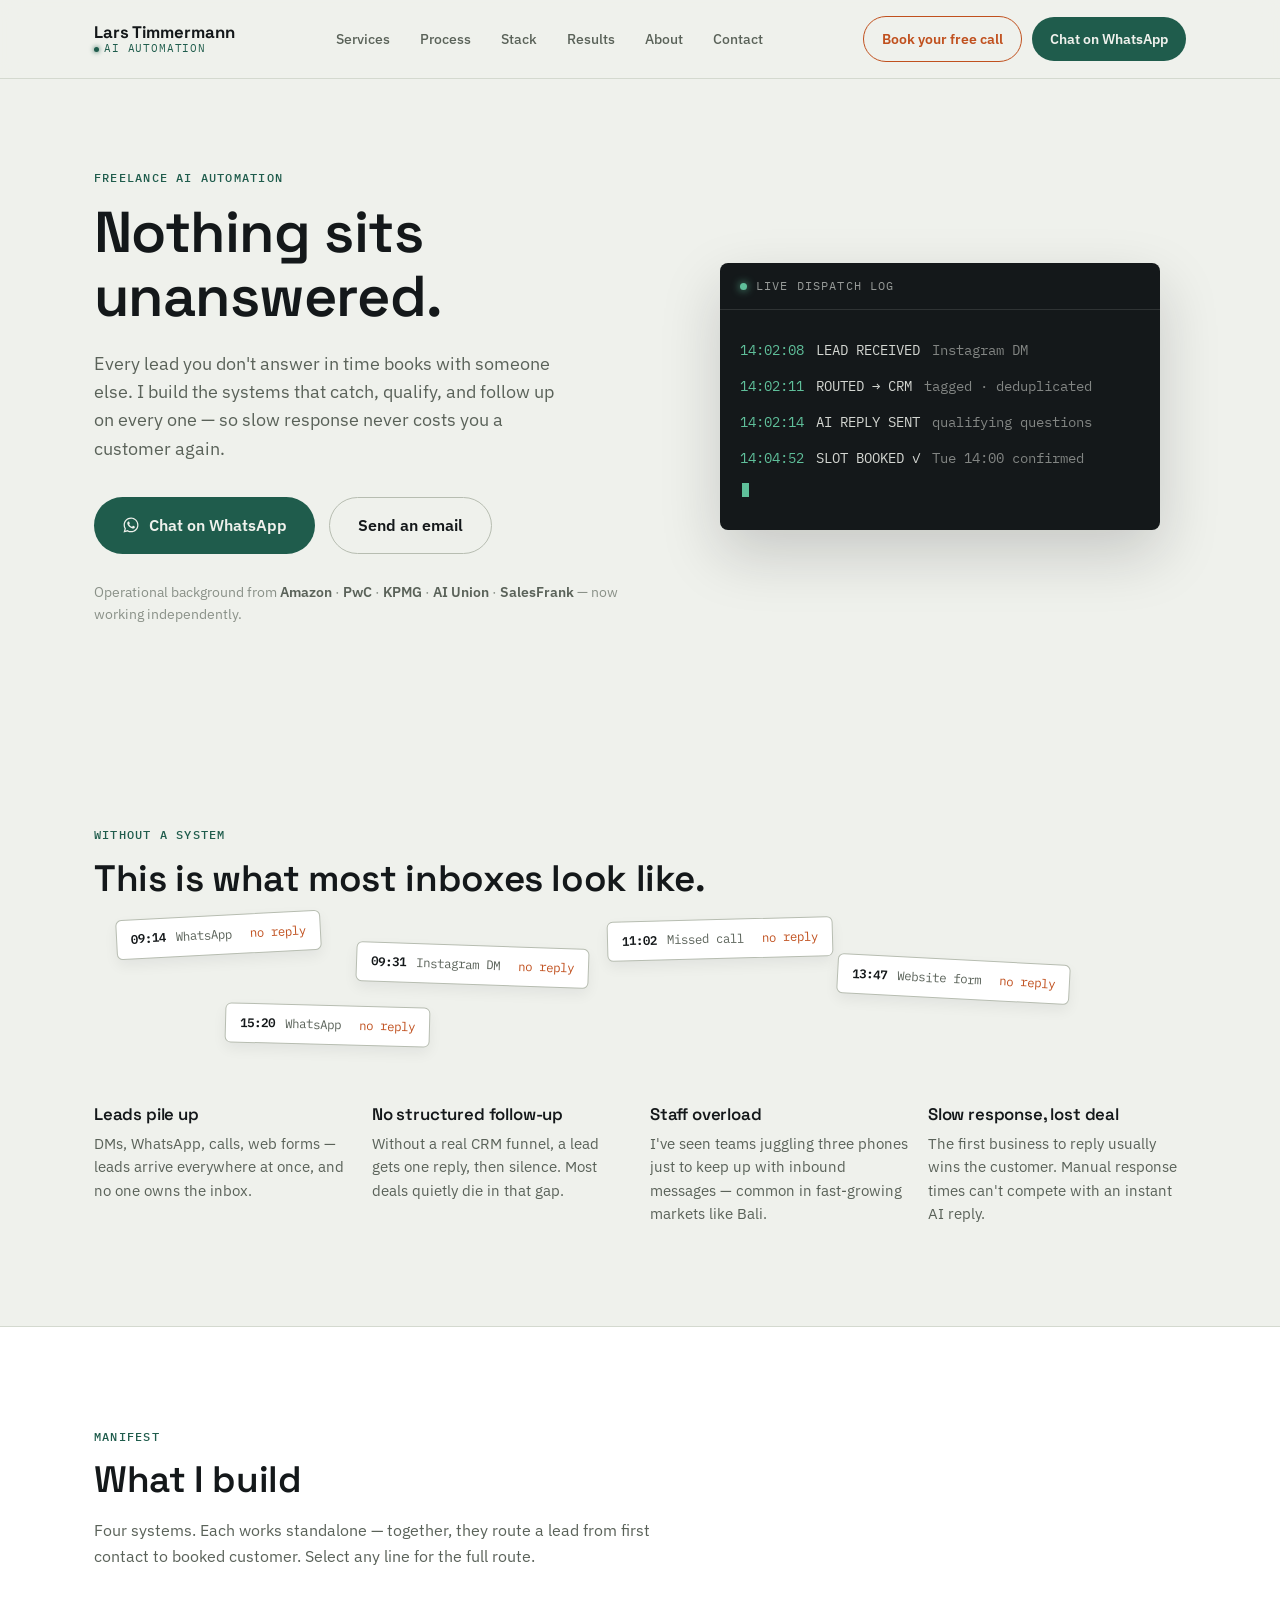
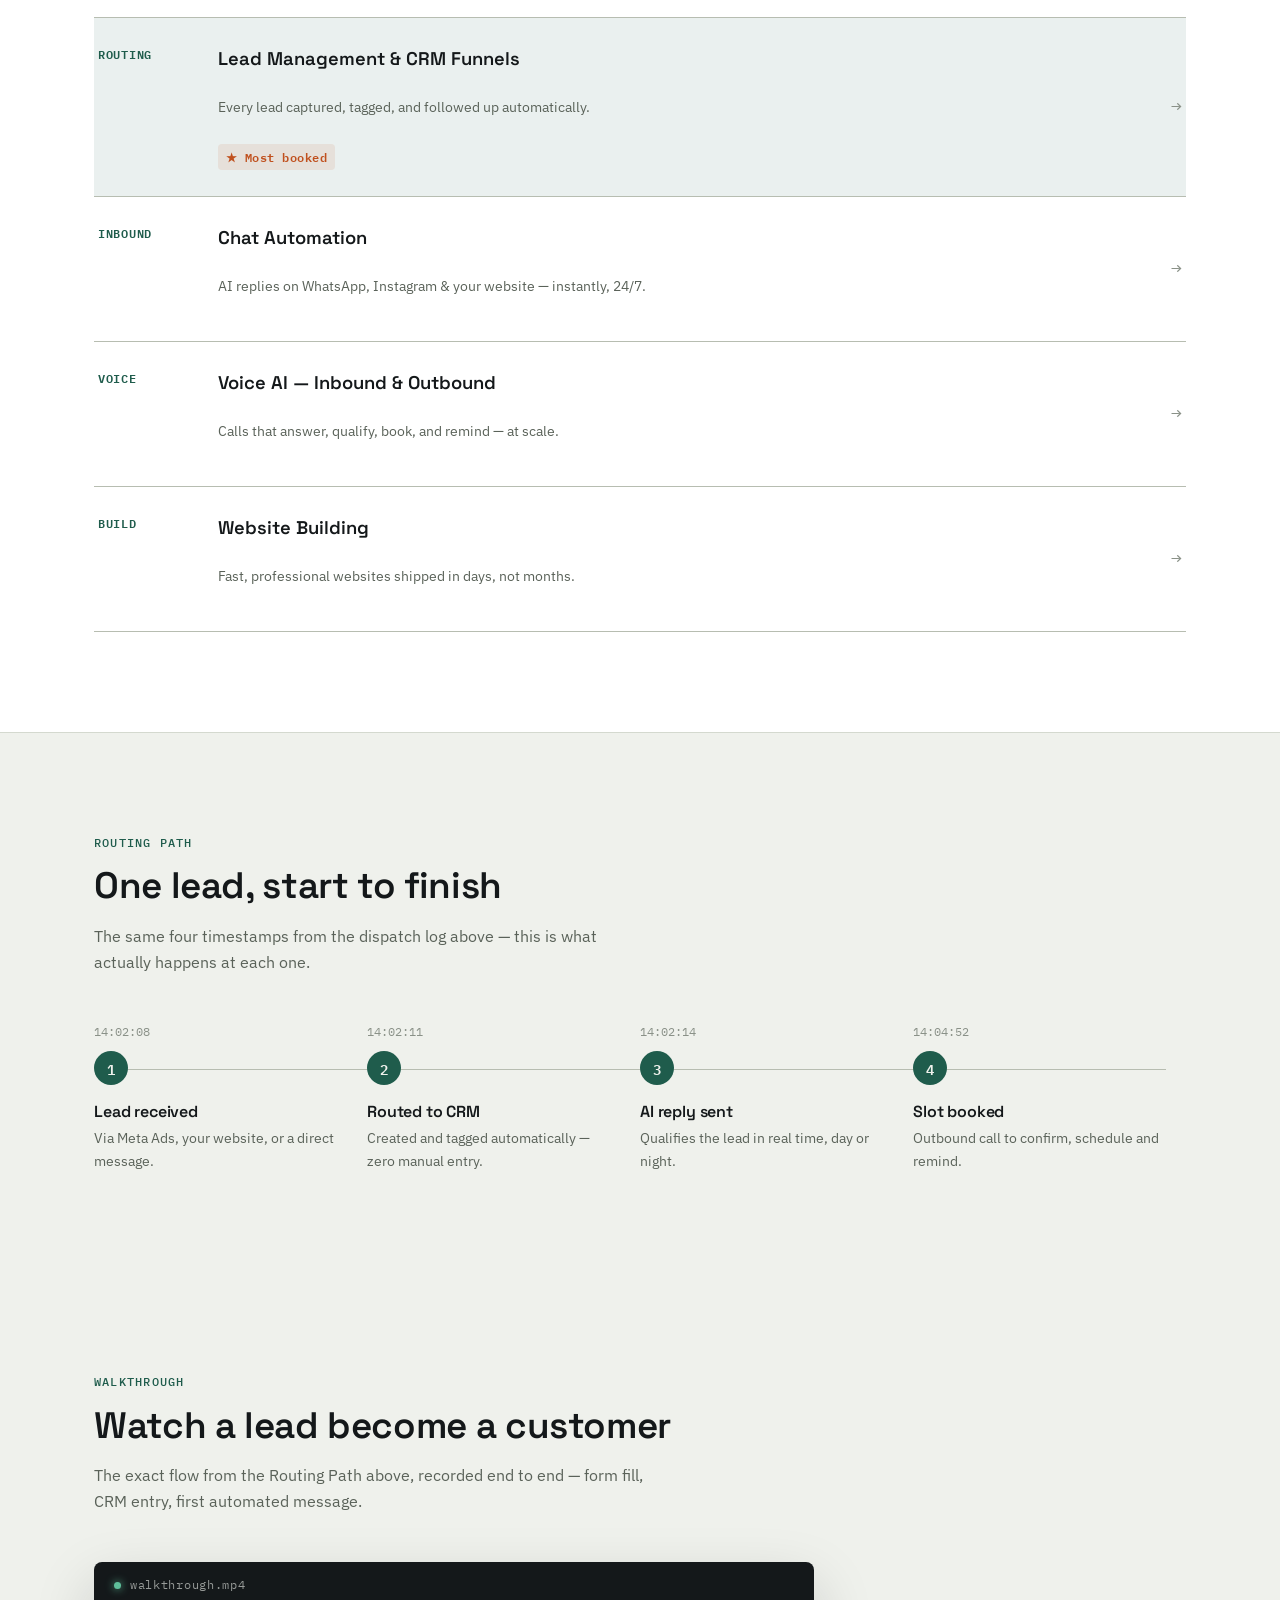
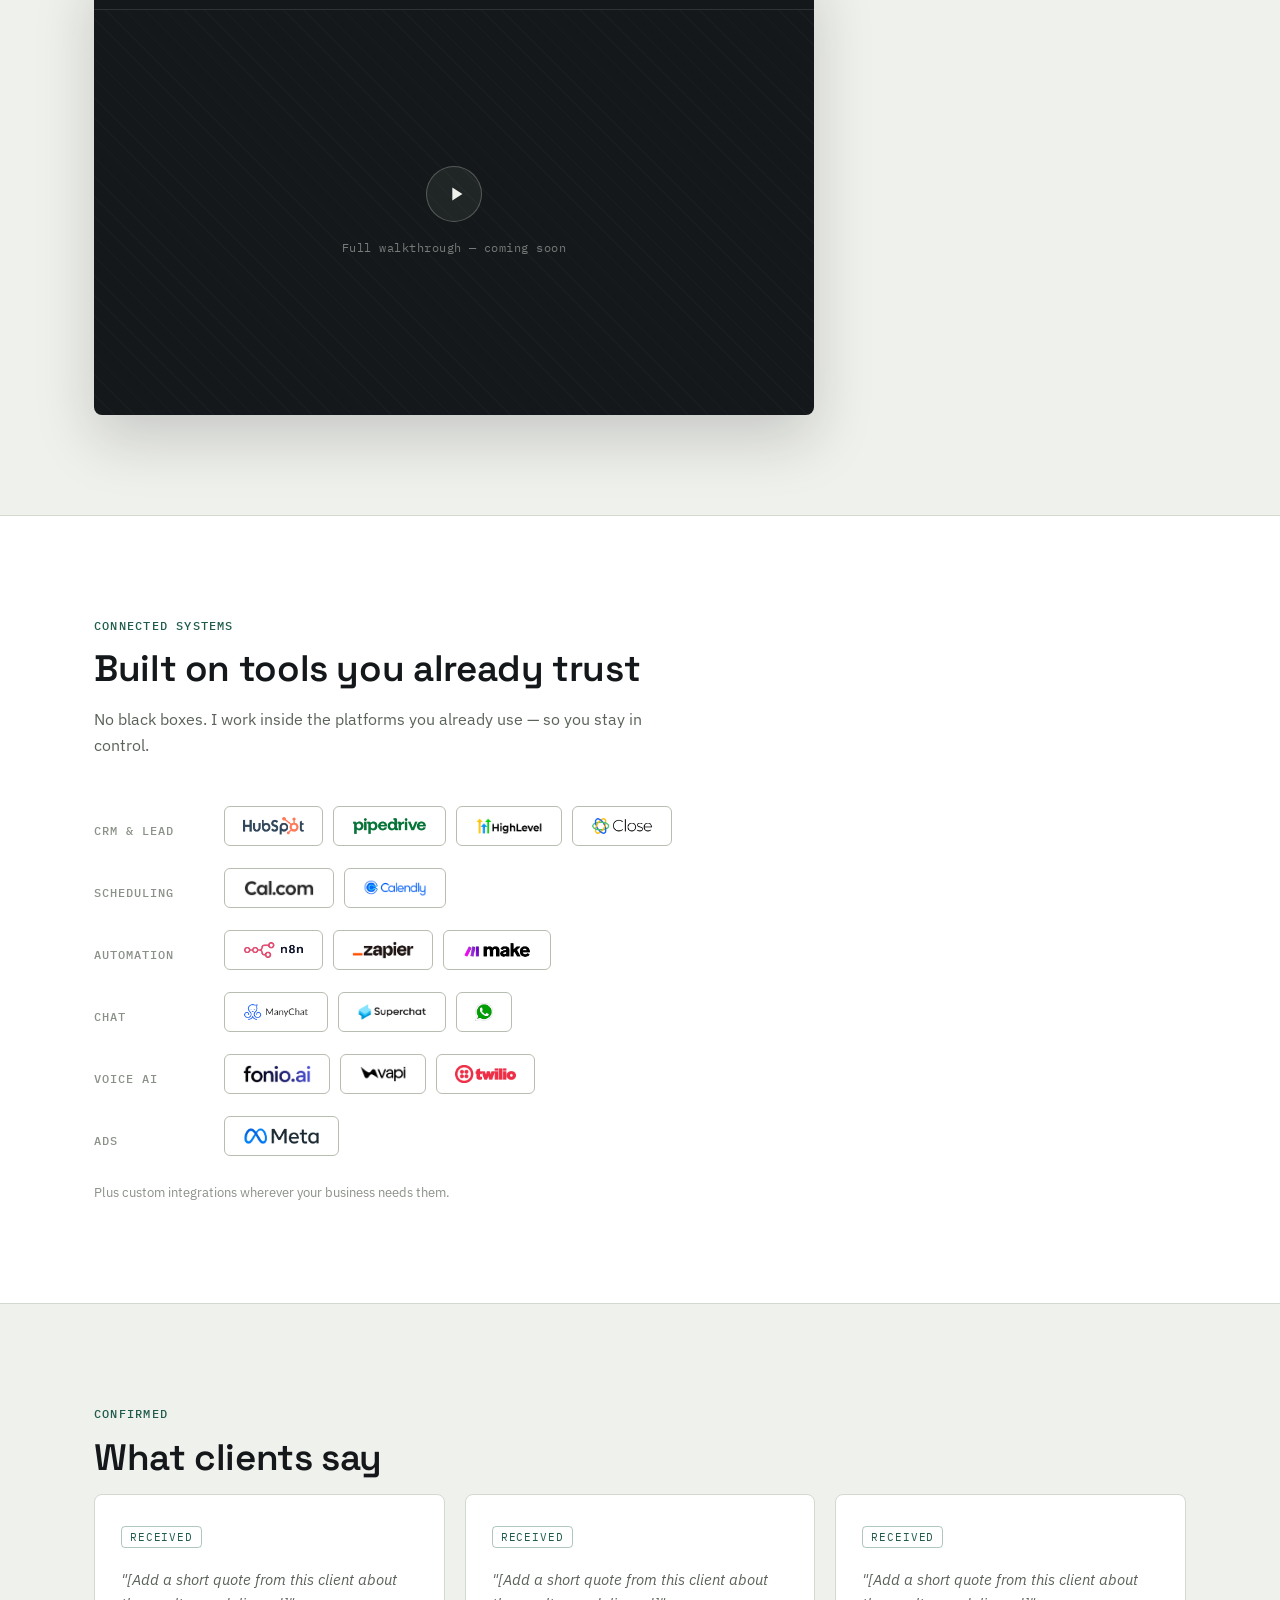
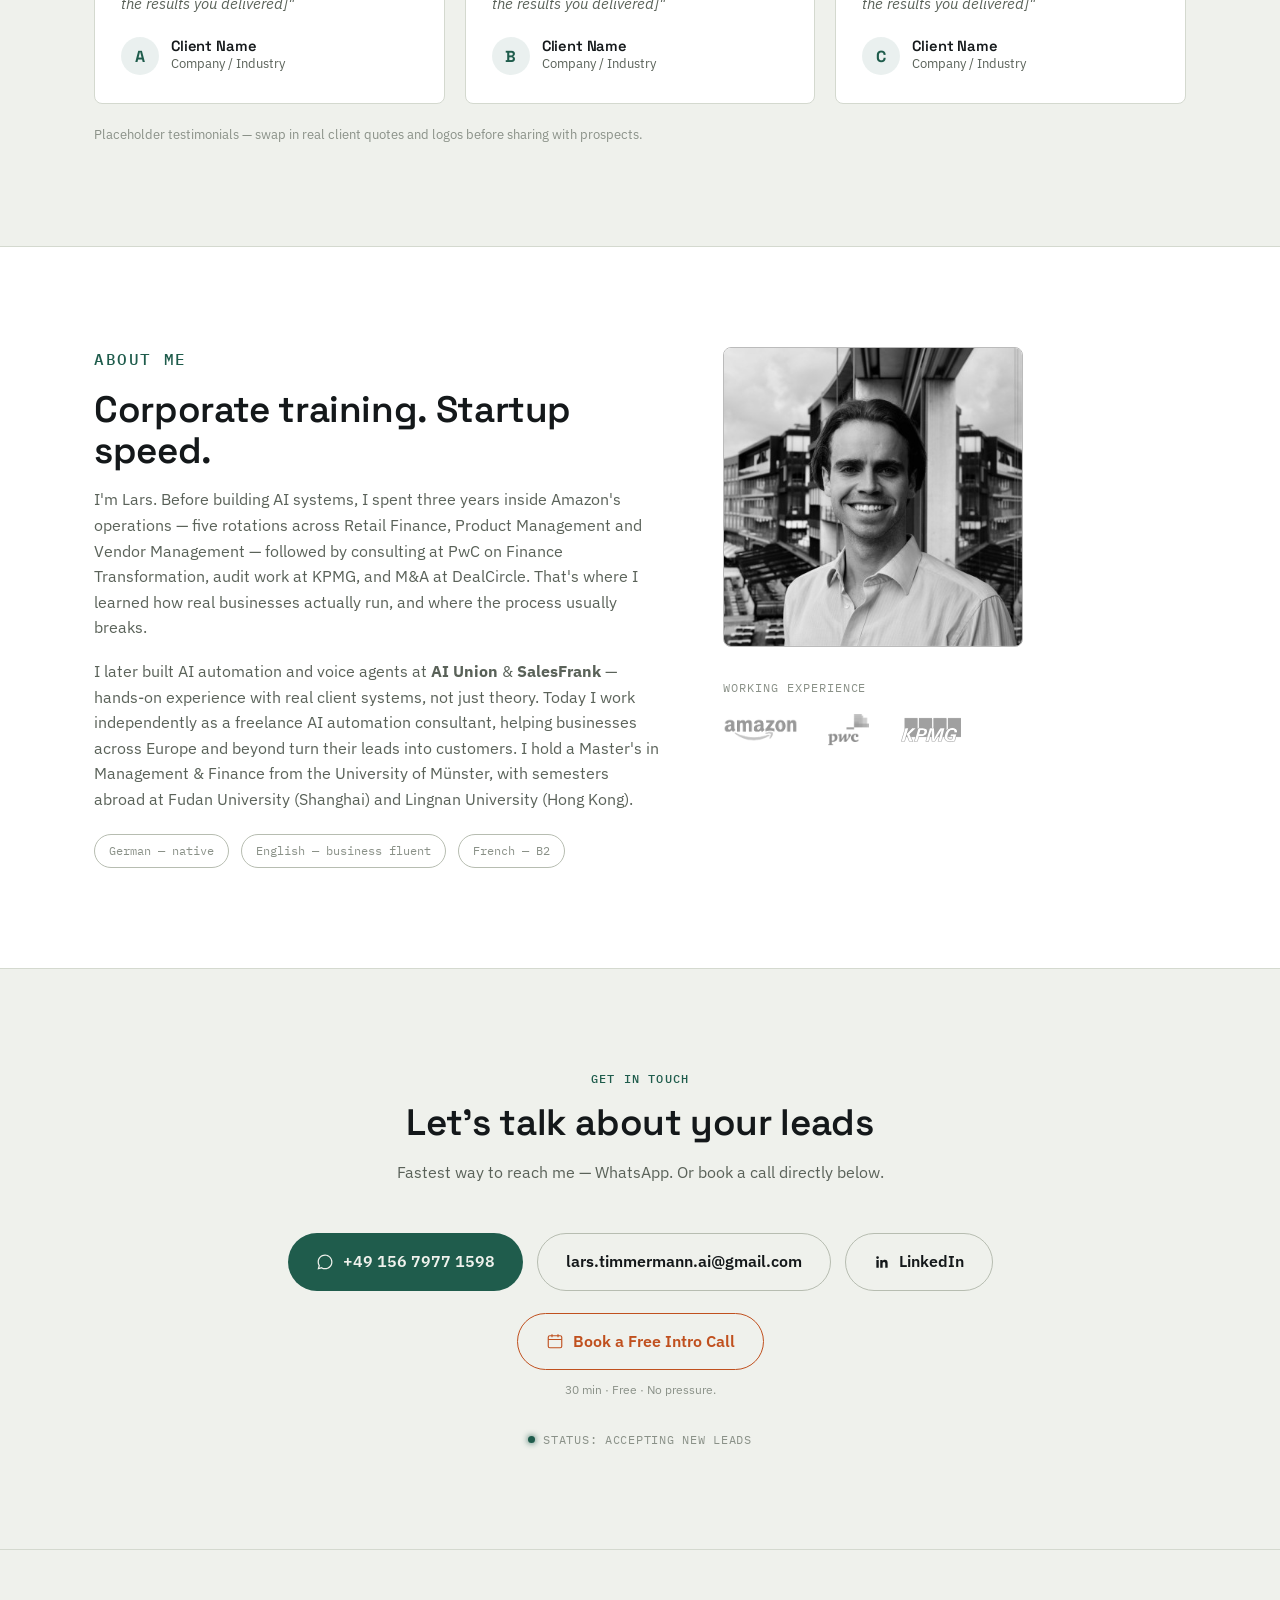
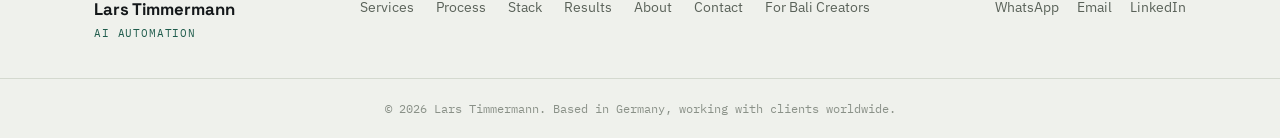
==== commit 05327320: "Add Bali creators landing page for ChatGPT Ads test Dedicated page for the influencer/collab-DM angl" ====
--- a/index.html
+++ b/index.html
@@ -657,6 +657,7 @@
           <a href="#testimonials">Results</a>
           <a href="#about">About</a>
           <a href="#contact">Contact</a>
+          <a href="bali-creators.html">For Bali Creators</a>
         </nav>
         <div class="footer-contact">
           <a href="https://wa.me/4915679771598" target="_blank" rel="noopener"
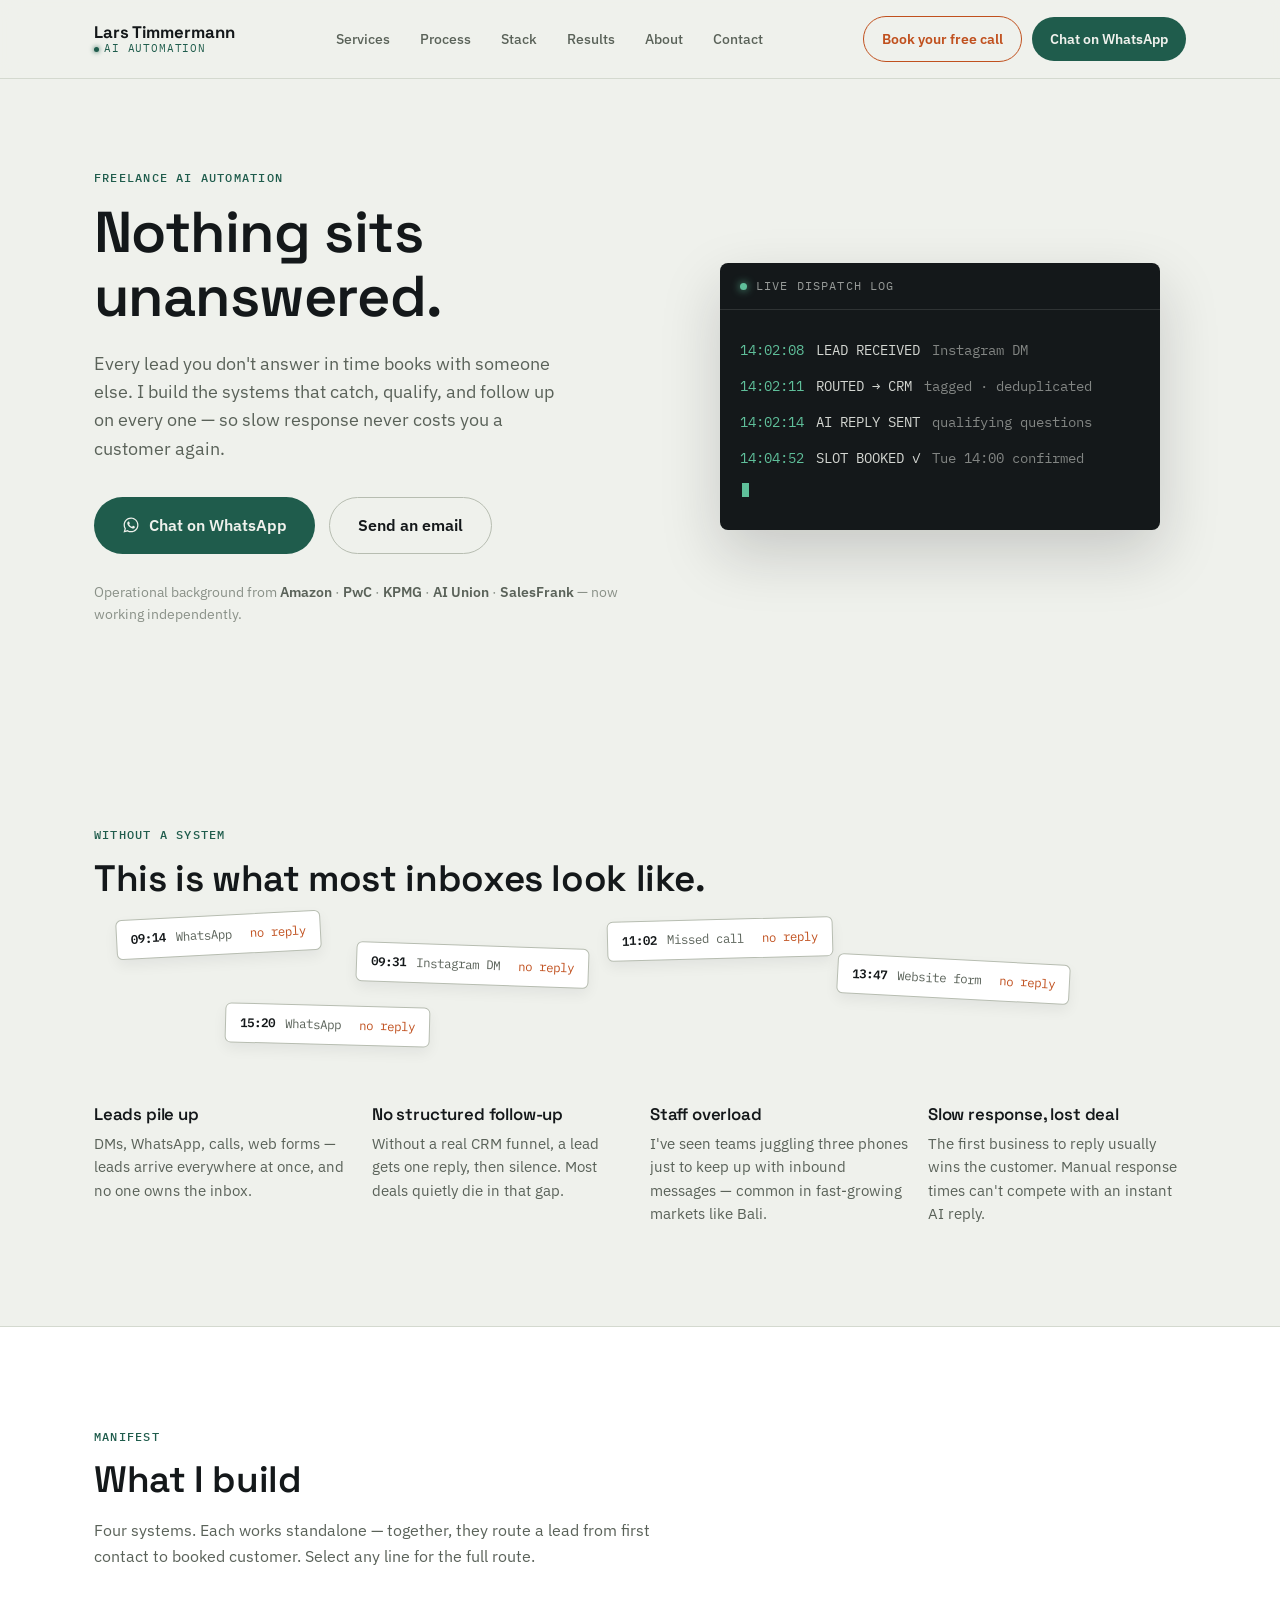
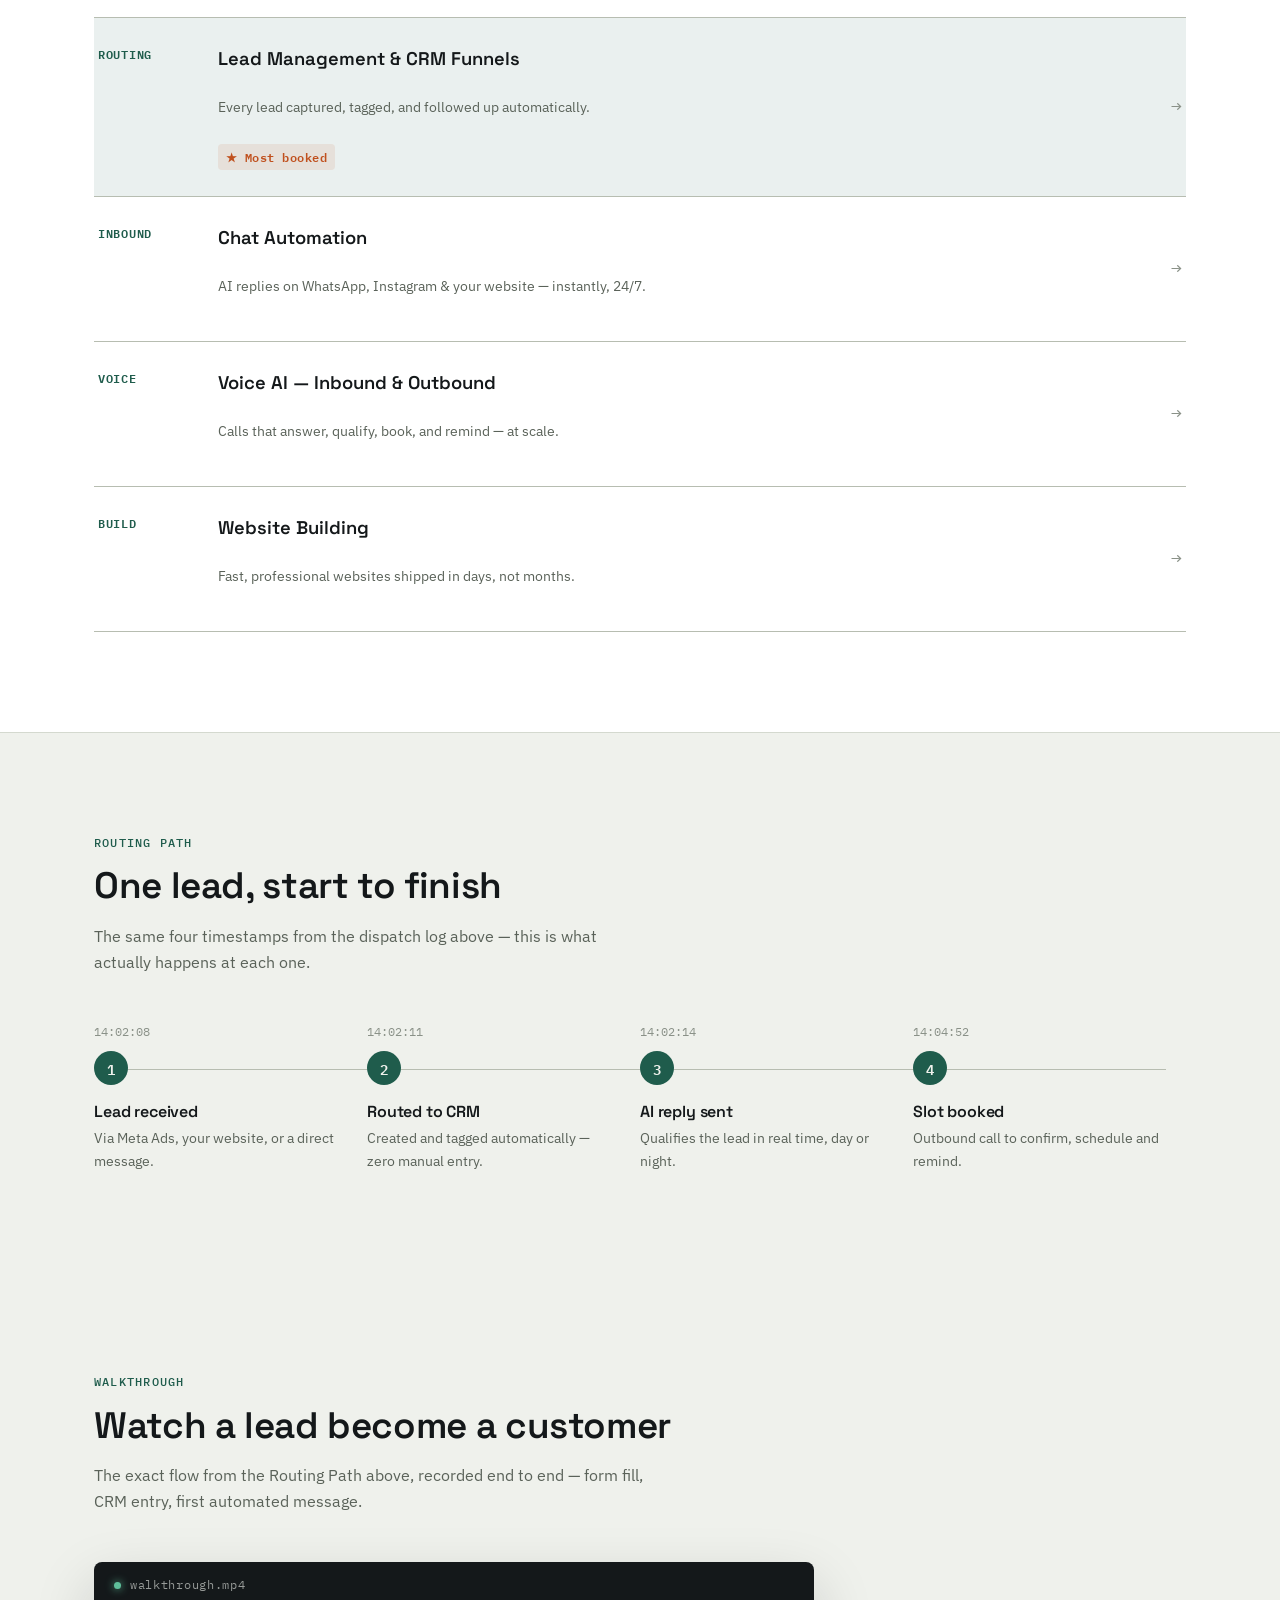
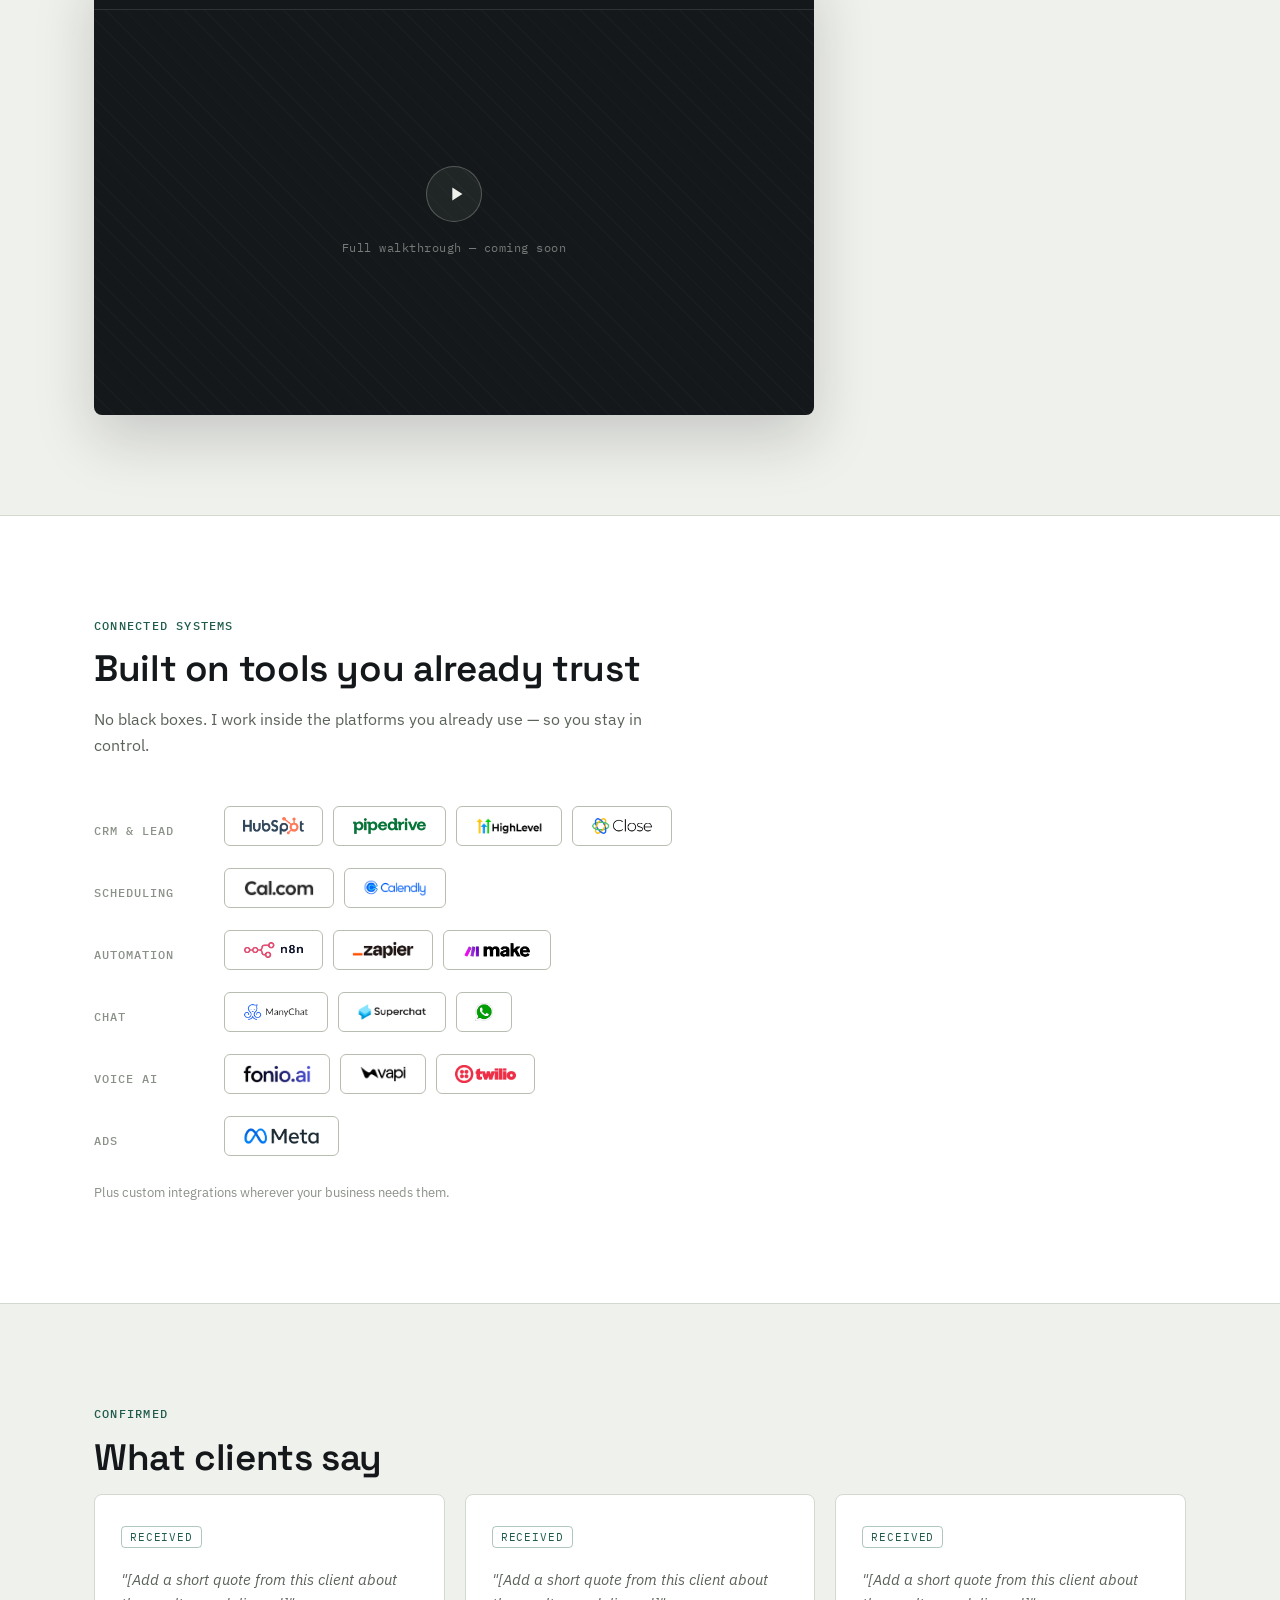
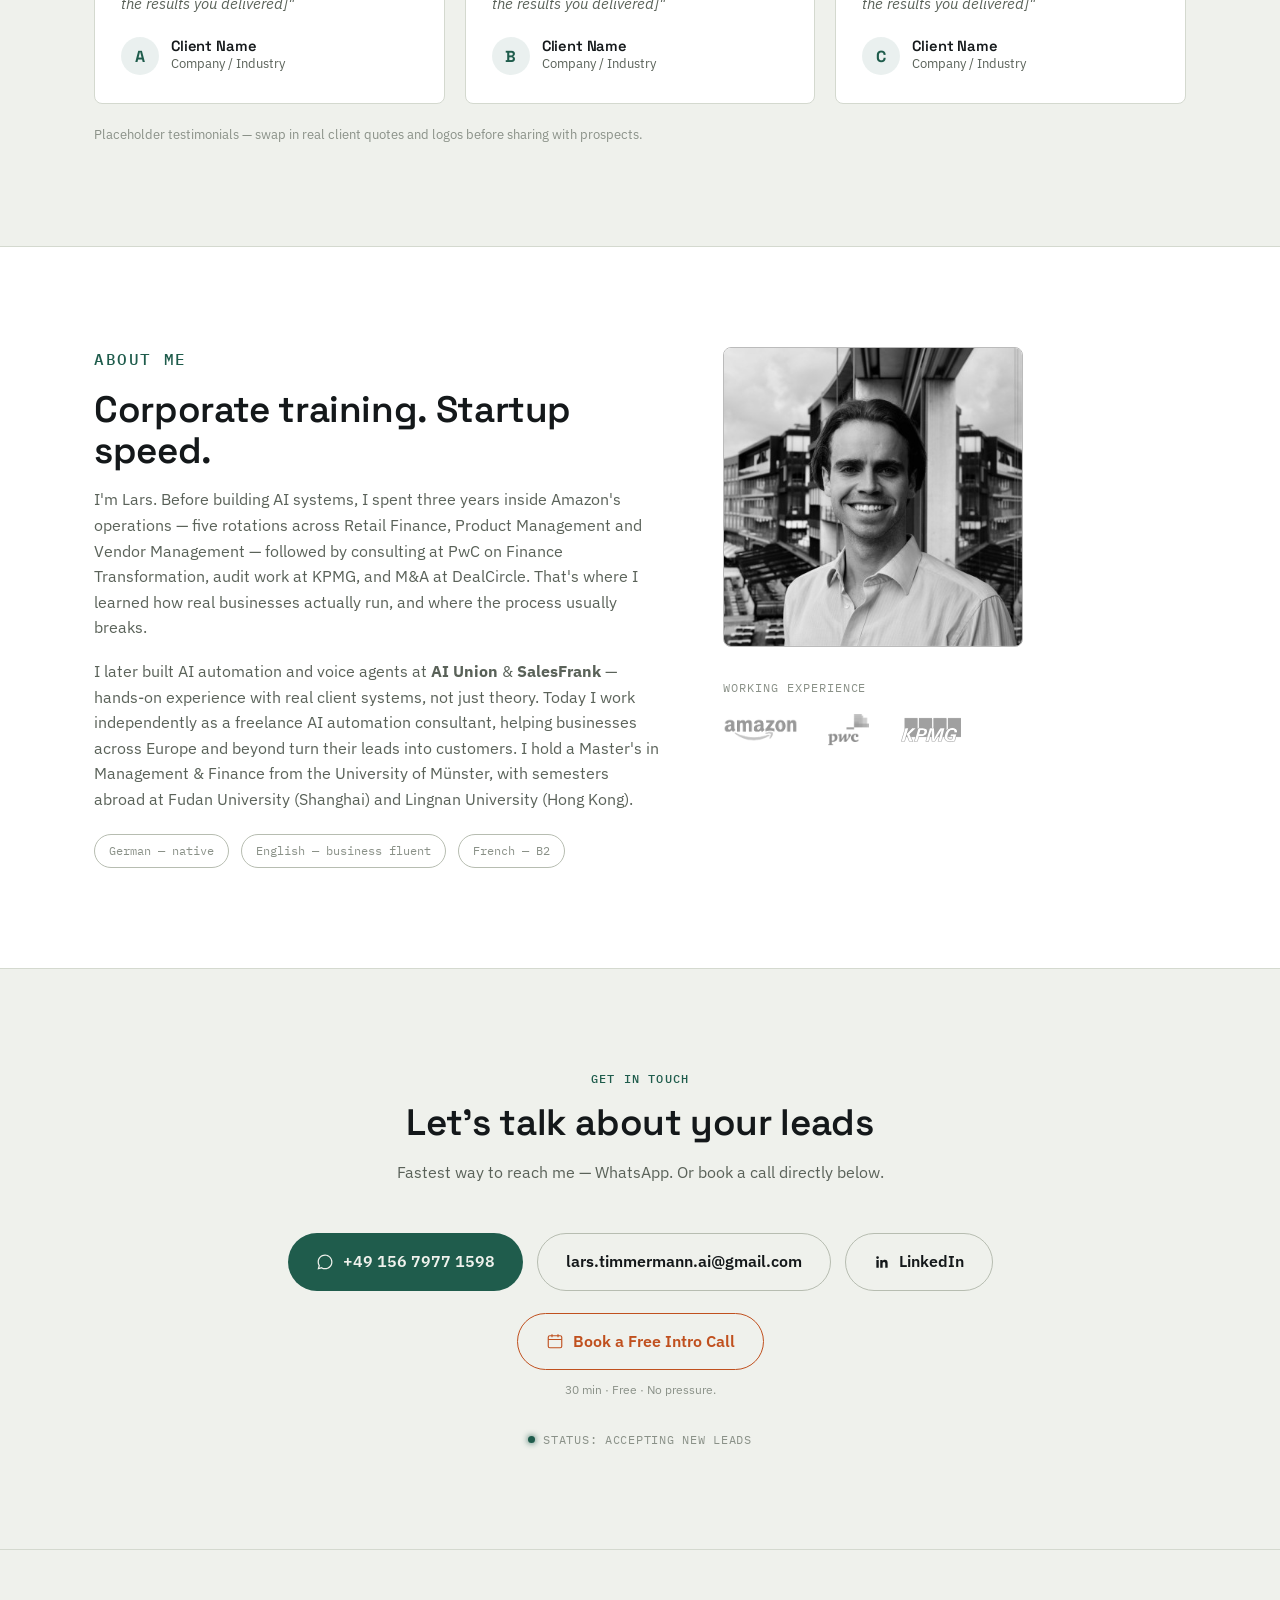
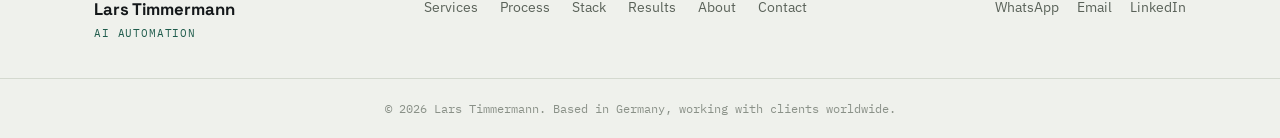
==== commit 1a5f48d9: "chore: retrigger Pages build Co-Authored-By: Claude Sonnet 5 <noreply@anthropic.com>" ====
--- a/index.html
+++ b/index.html
@@ -657,7 +657,6 @@
           <a href="#testimonials">Results</a>
           <a href="#about">About</a>
           <a href="#contact">Contact</a>
-          <a href="bali-creators.html">For Bali Creators</a>
         </nav>
         <div class="footer-contact">
           <a href="https://wa.me/4915679771598" target="_blank" rel="noopener"
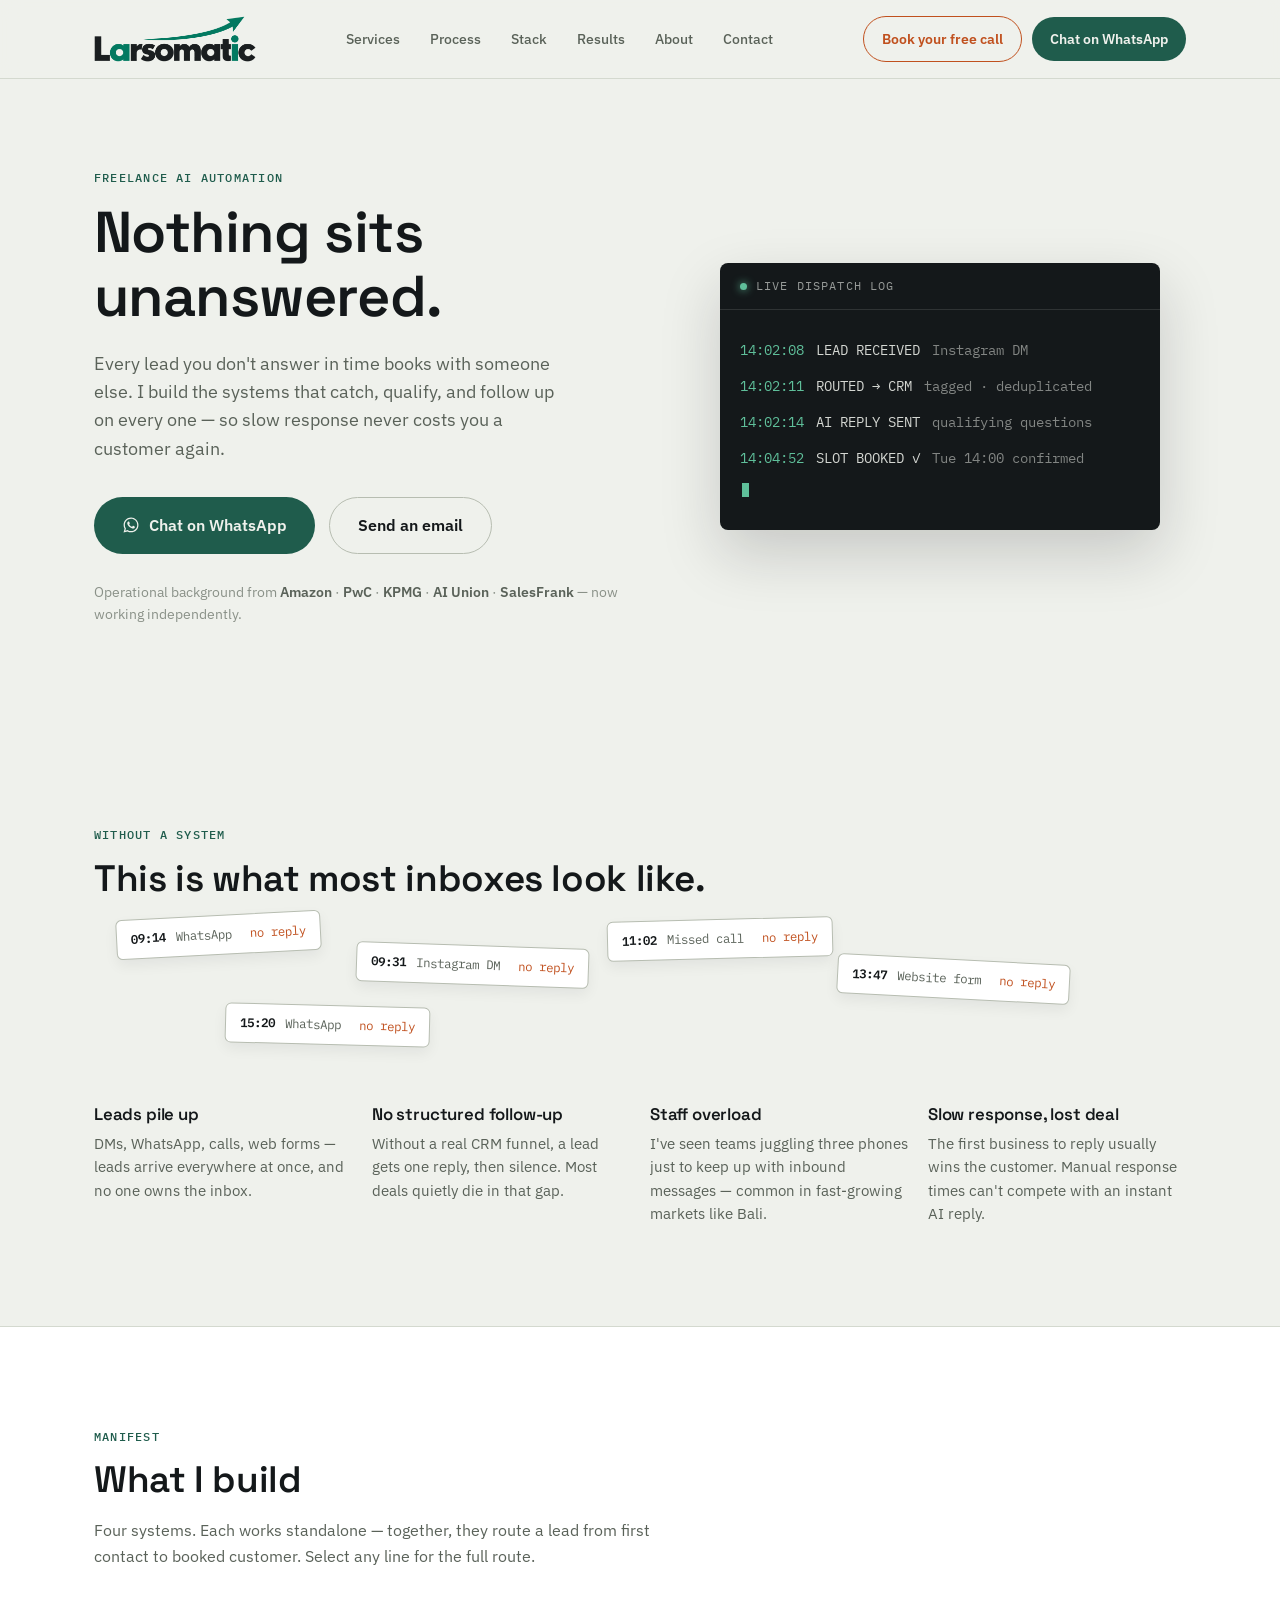
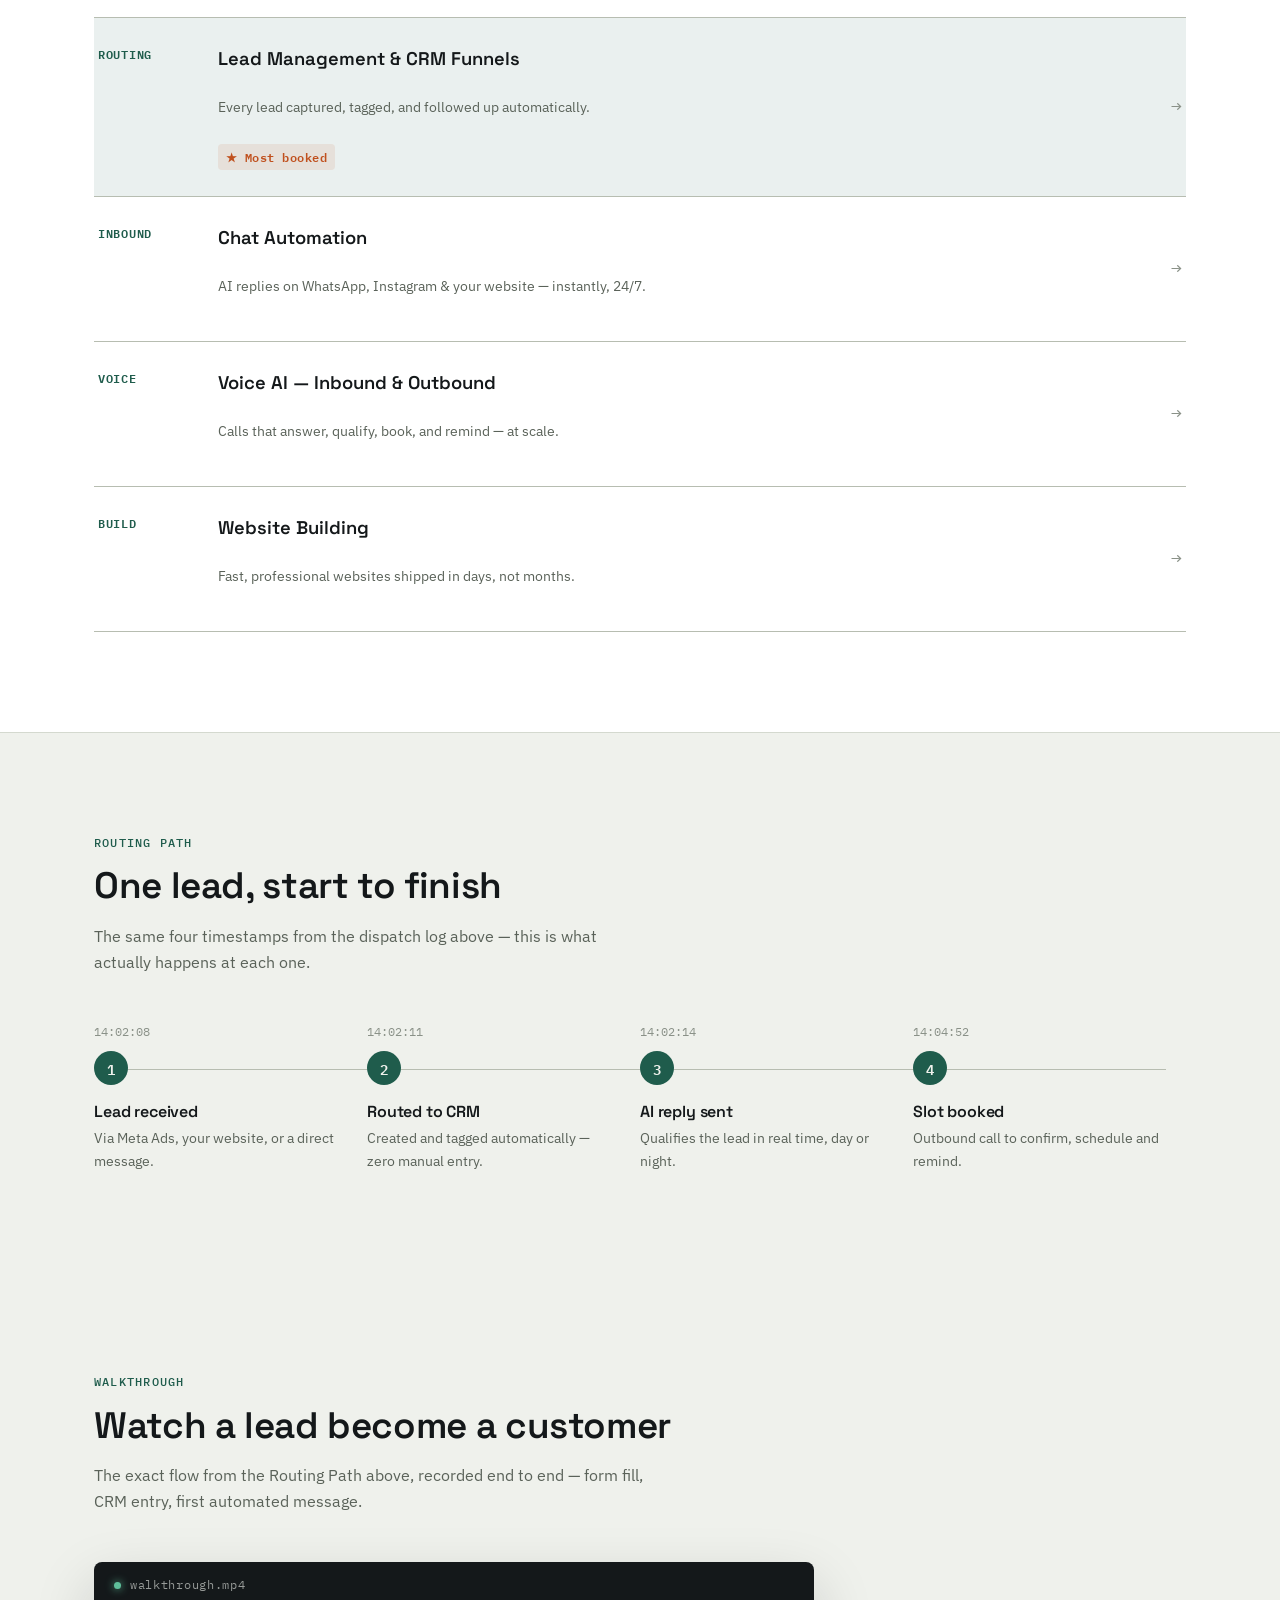
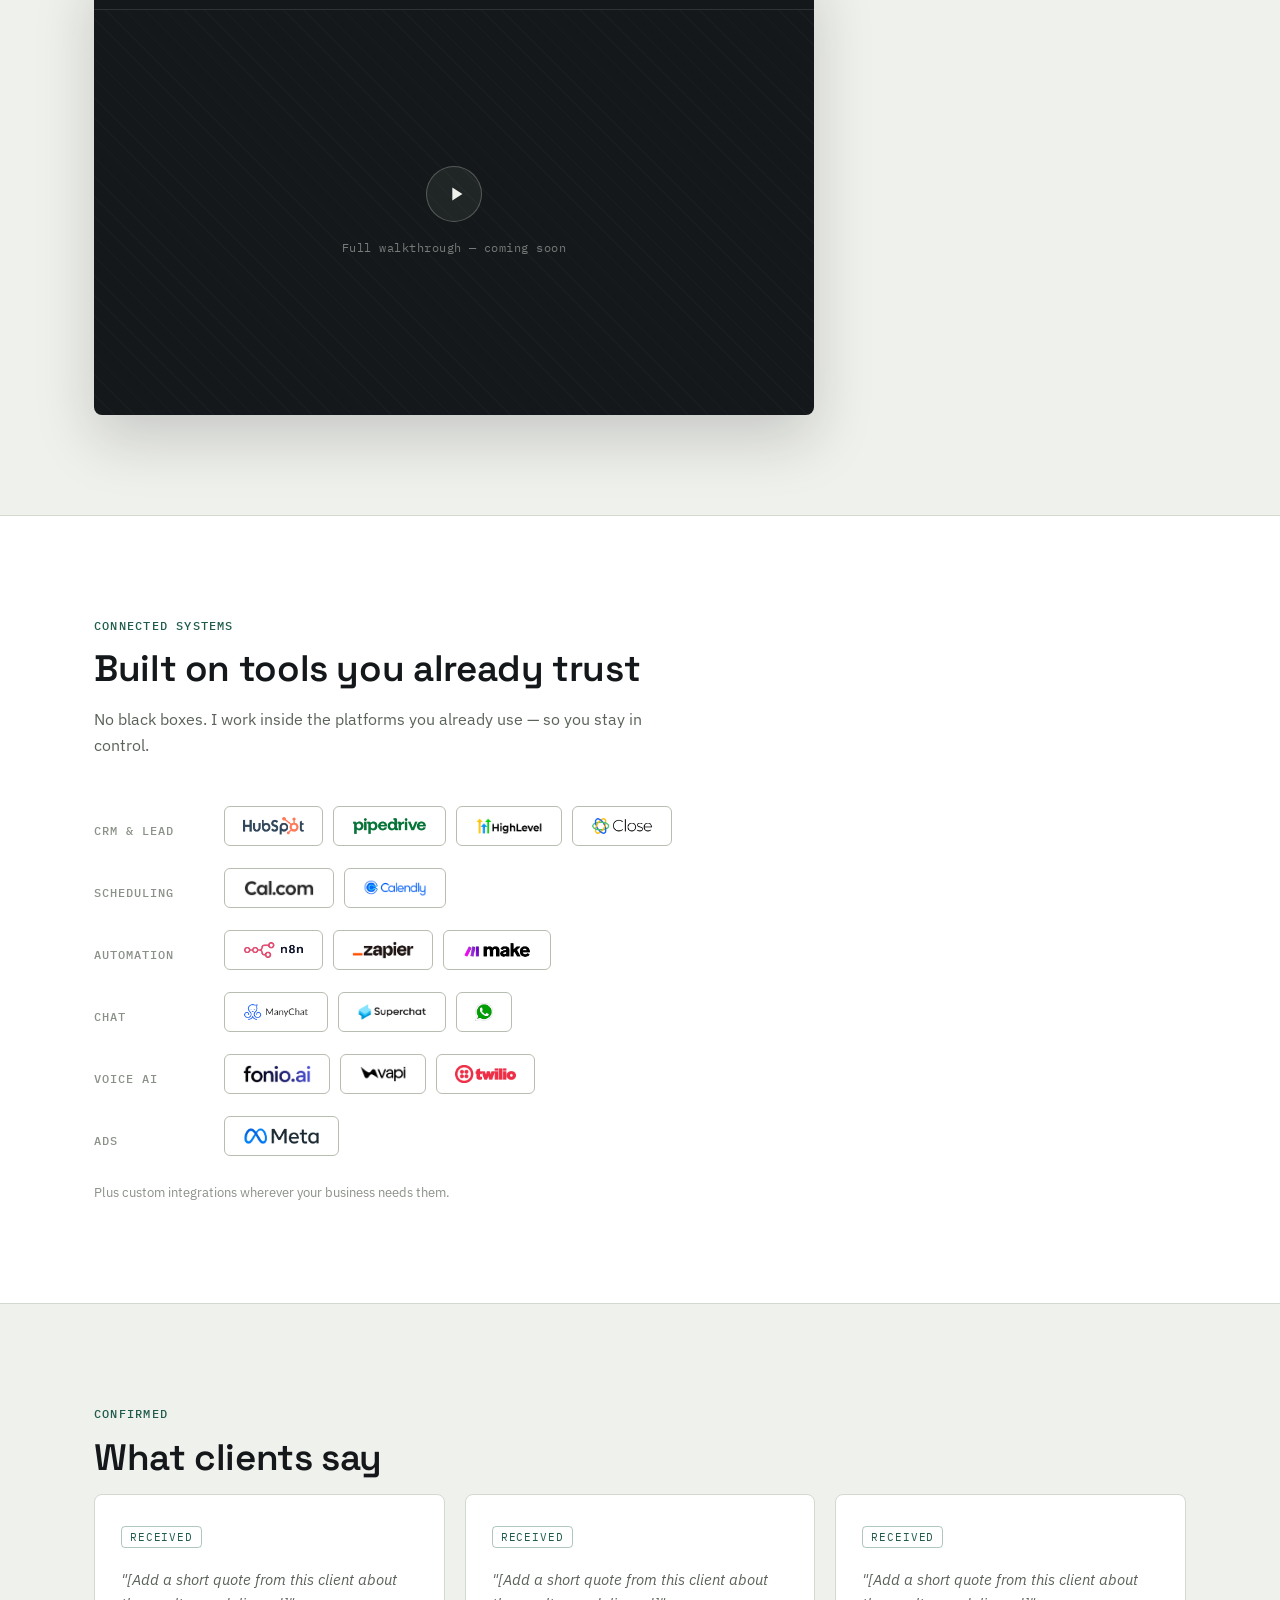
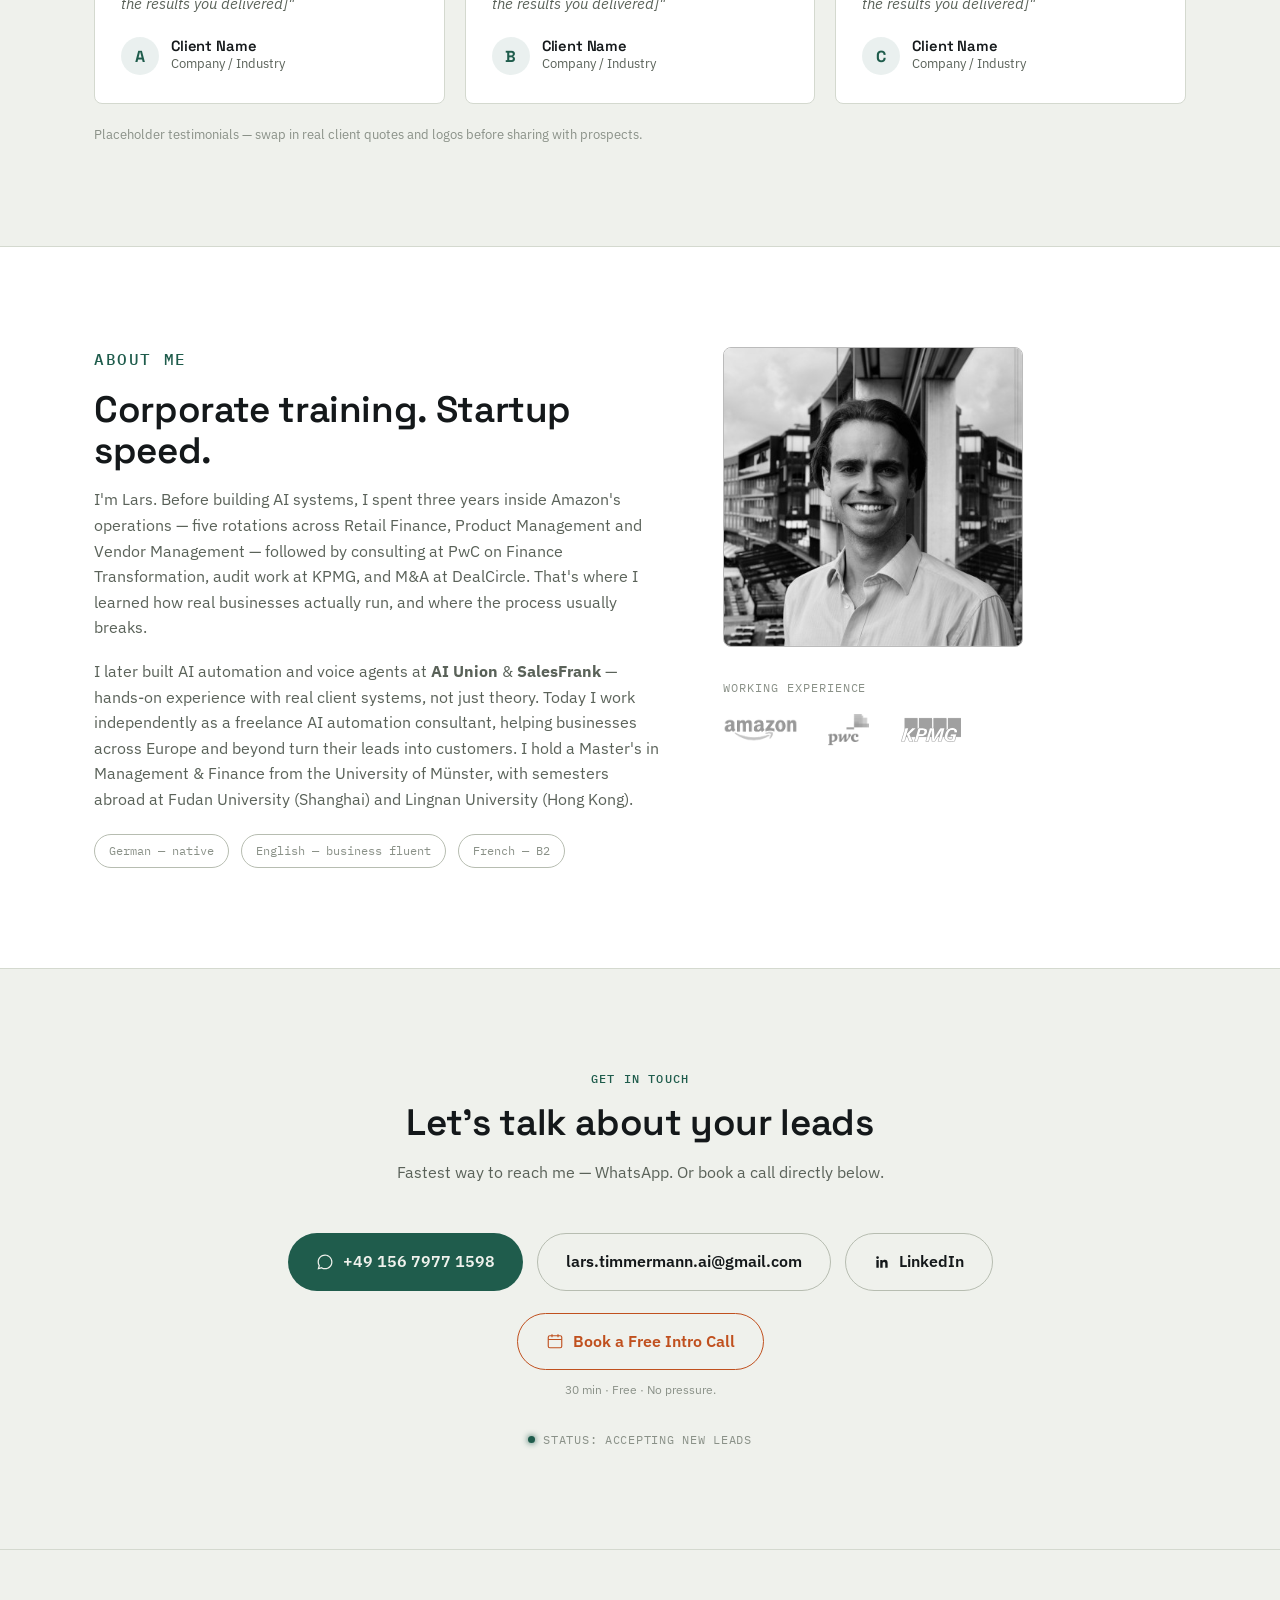
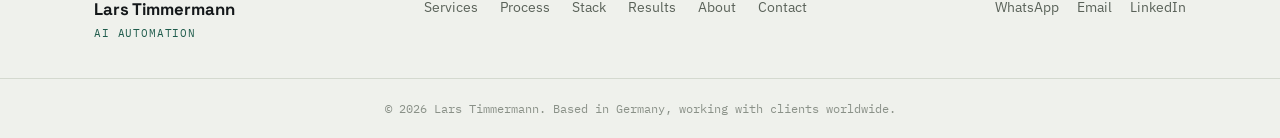
==== commit 7c273f48: "feat: add Larsomatic logo to the navigation Replaces the text wordmark and tagline in the top-left n" ====
--- a/index.html
+++ b/index.html
@@ -24,11 +24,13 @@
     <header class="nav" id="nav">
       <div class="nav-inner">
         <a href="#top" class="nav-brand">
-          <span class="nav-brand-name">Lars Timmermann</span>
-          <span class="nav-brand-tag"
-            ><span class="nav-pulse" aria-hidden="true"></span>AI
-            Automation</span
-          >
+          <img
+            src="assets/larsomatic-logo.png"
+            alt="Larsomatic"
+            class="nav-logo"
+            width="640"
+            height="182"
+          />
         </a>
         <nav class="nav-links" aria-label="Main navigation">
           <a href="#services">Services</a>
--- a/styles.css
+++ b/styles.css
@@ -183,6 +183,12 @@
   display: flex;
   flex-direction: column;
   line-height: 1.1;
+}
+
+.nav-logo {
+  display: block;
+  height: 46px;
+  width: auto;
 }
 
 .nav-brand-name {
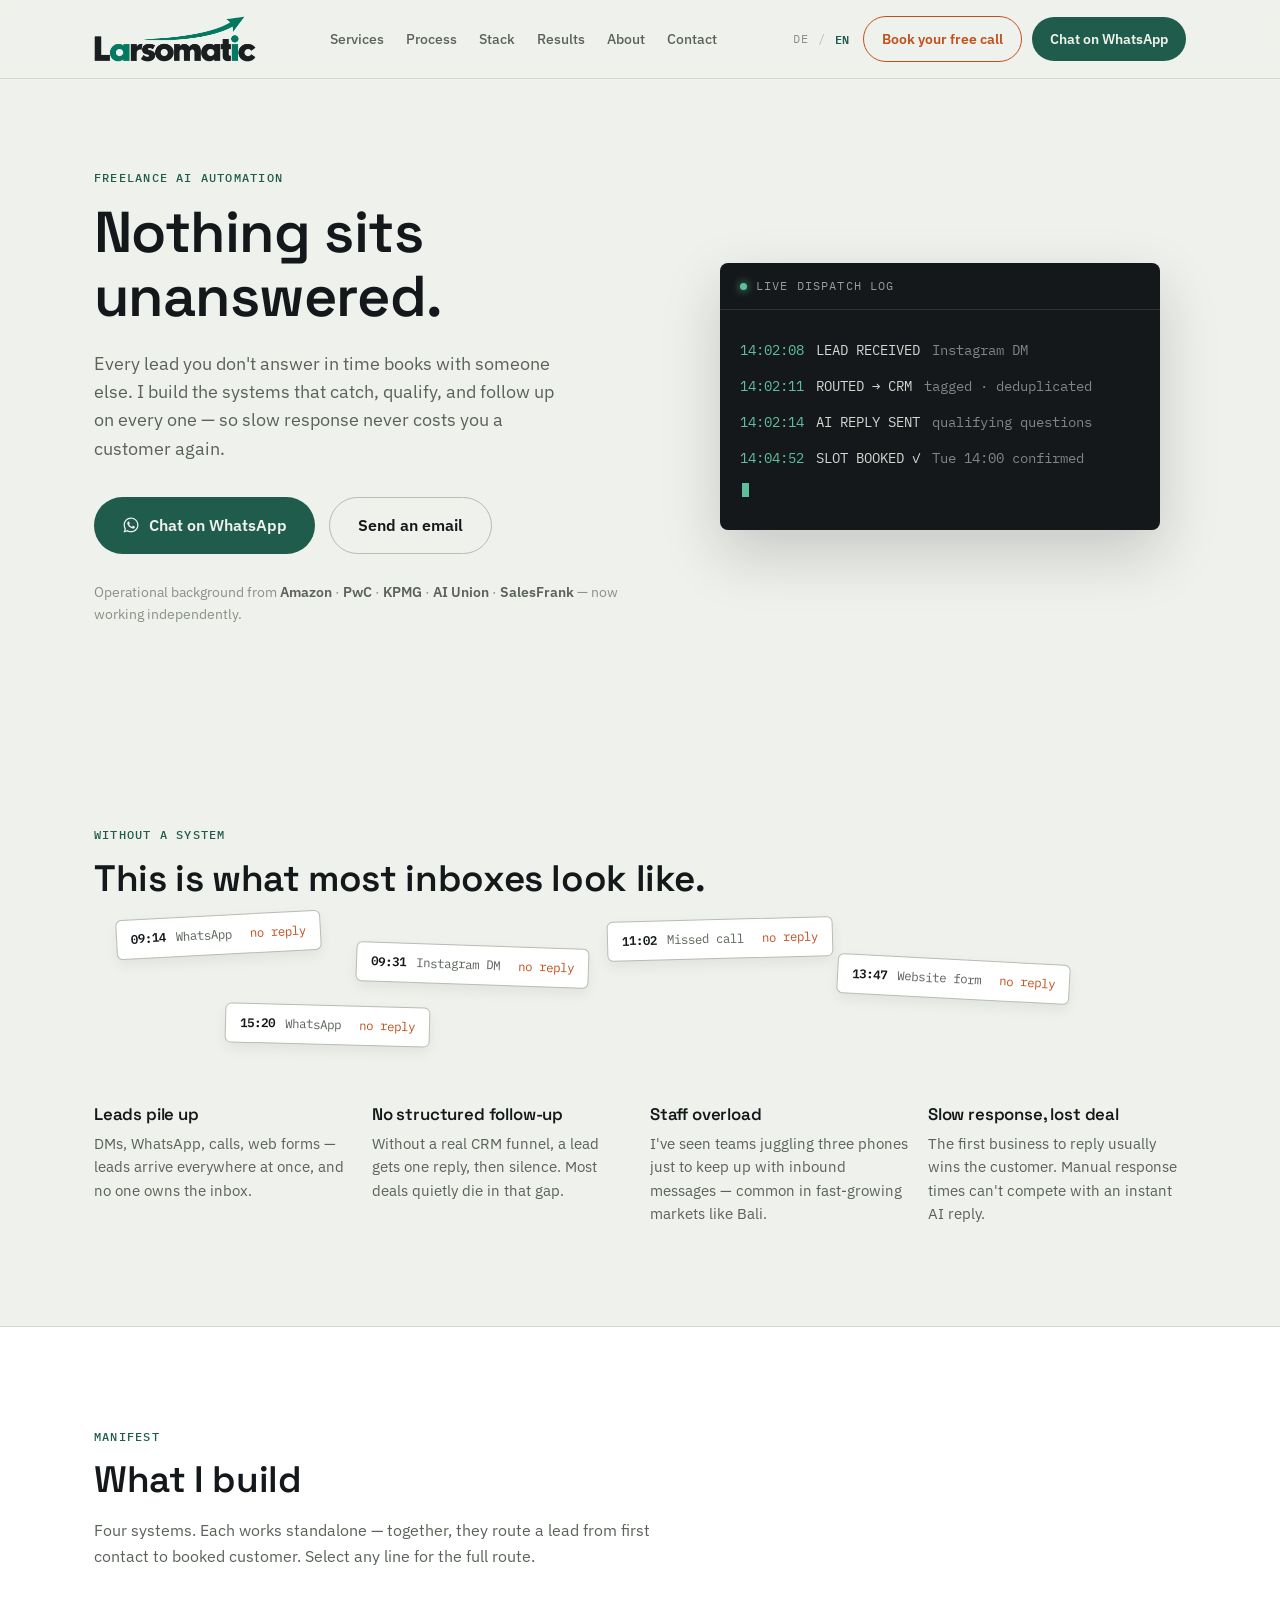
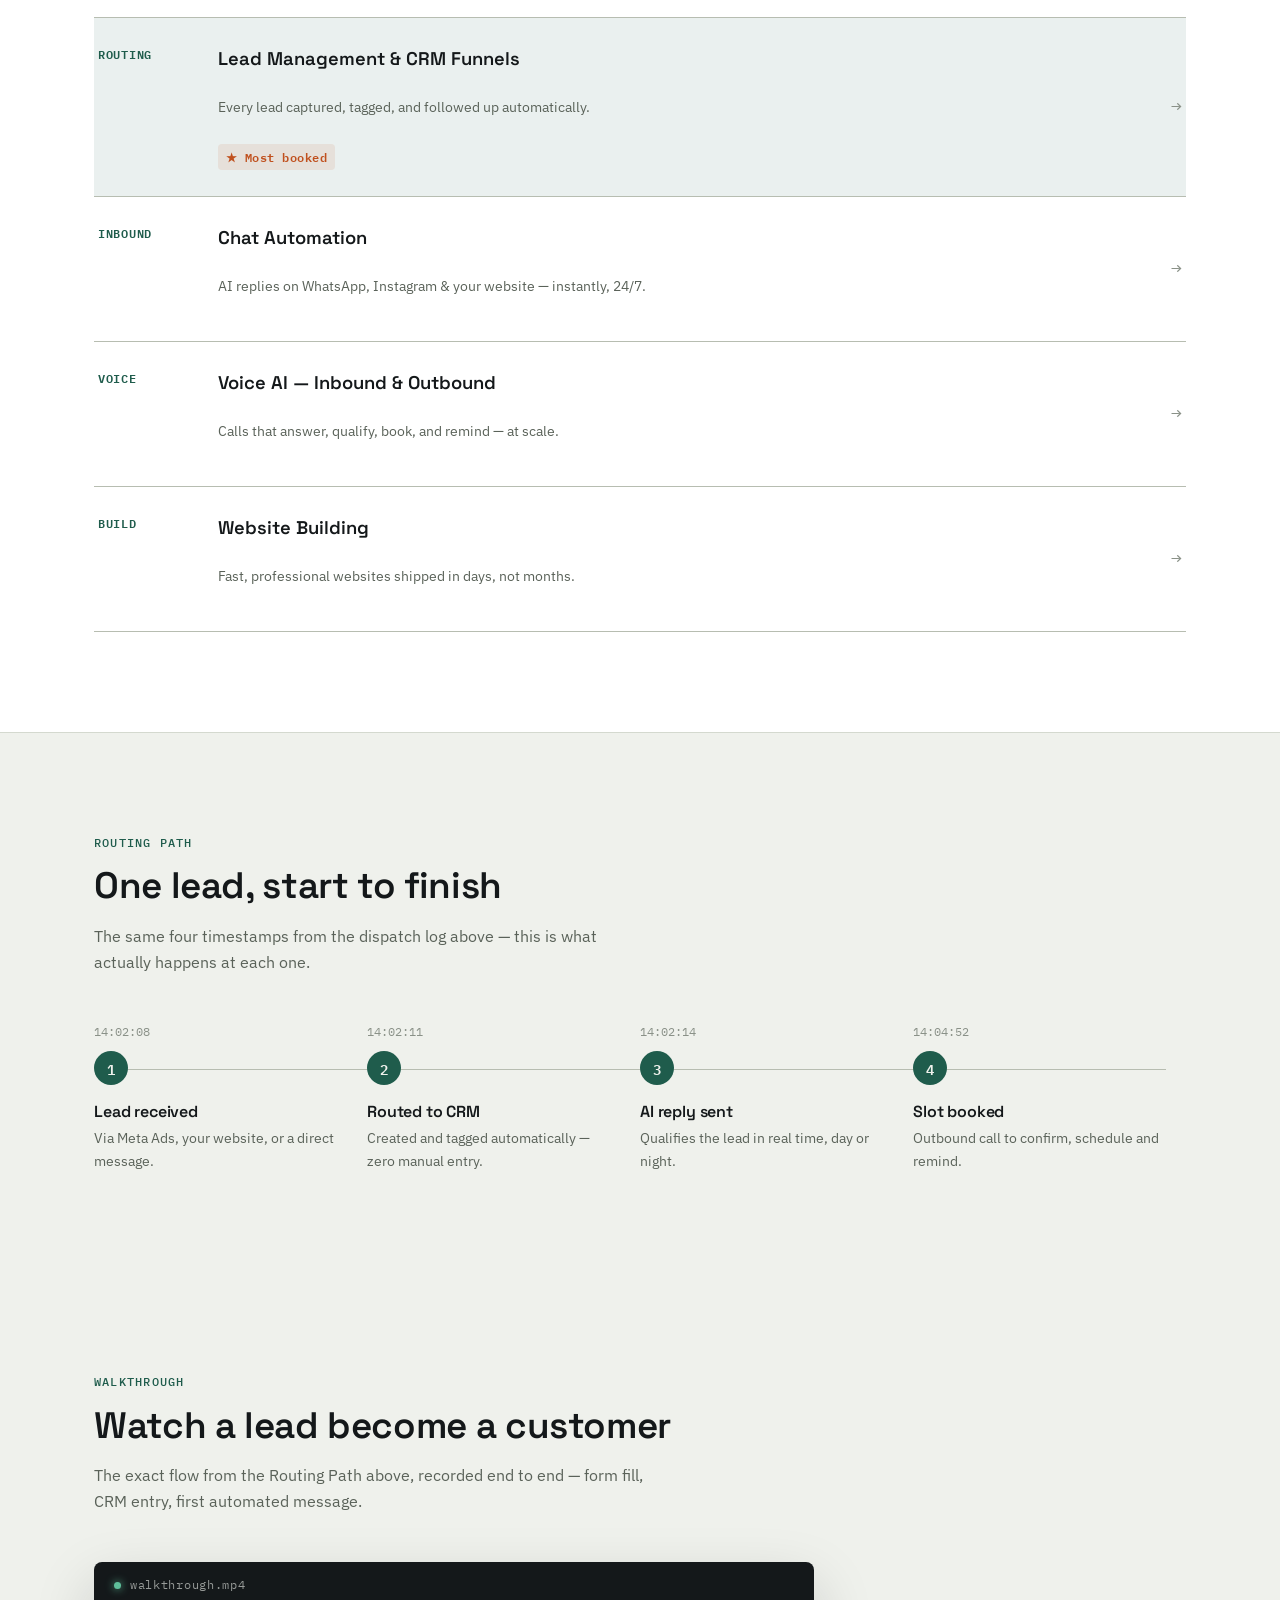
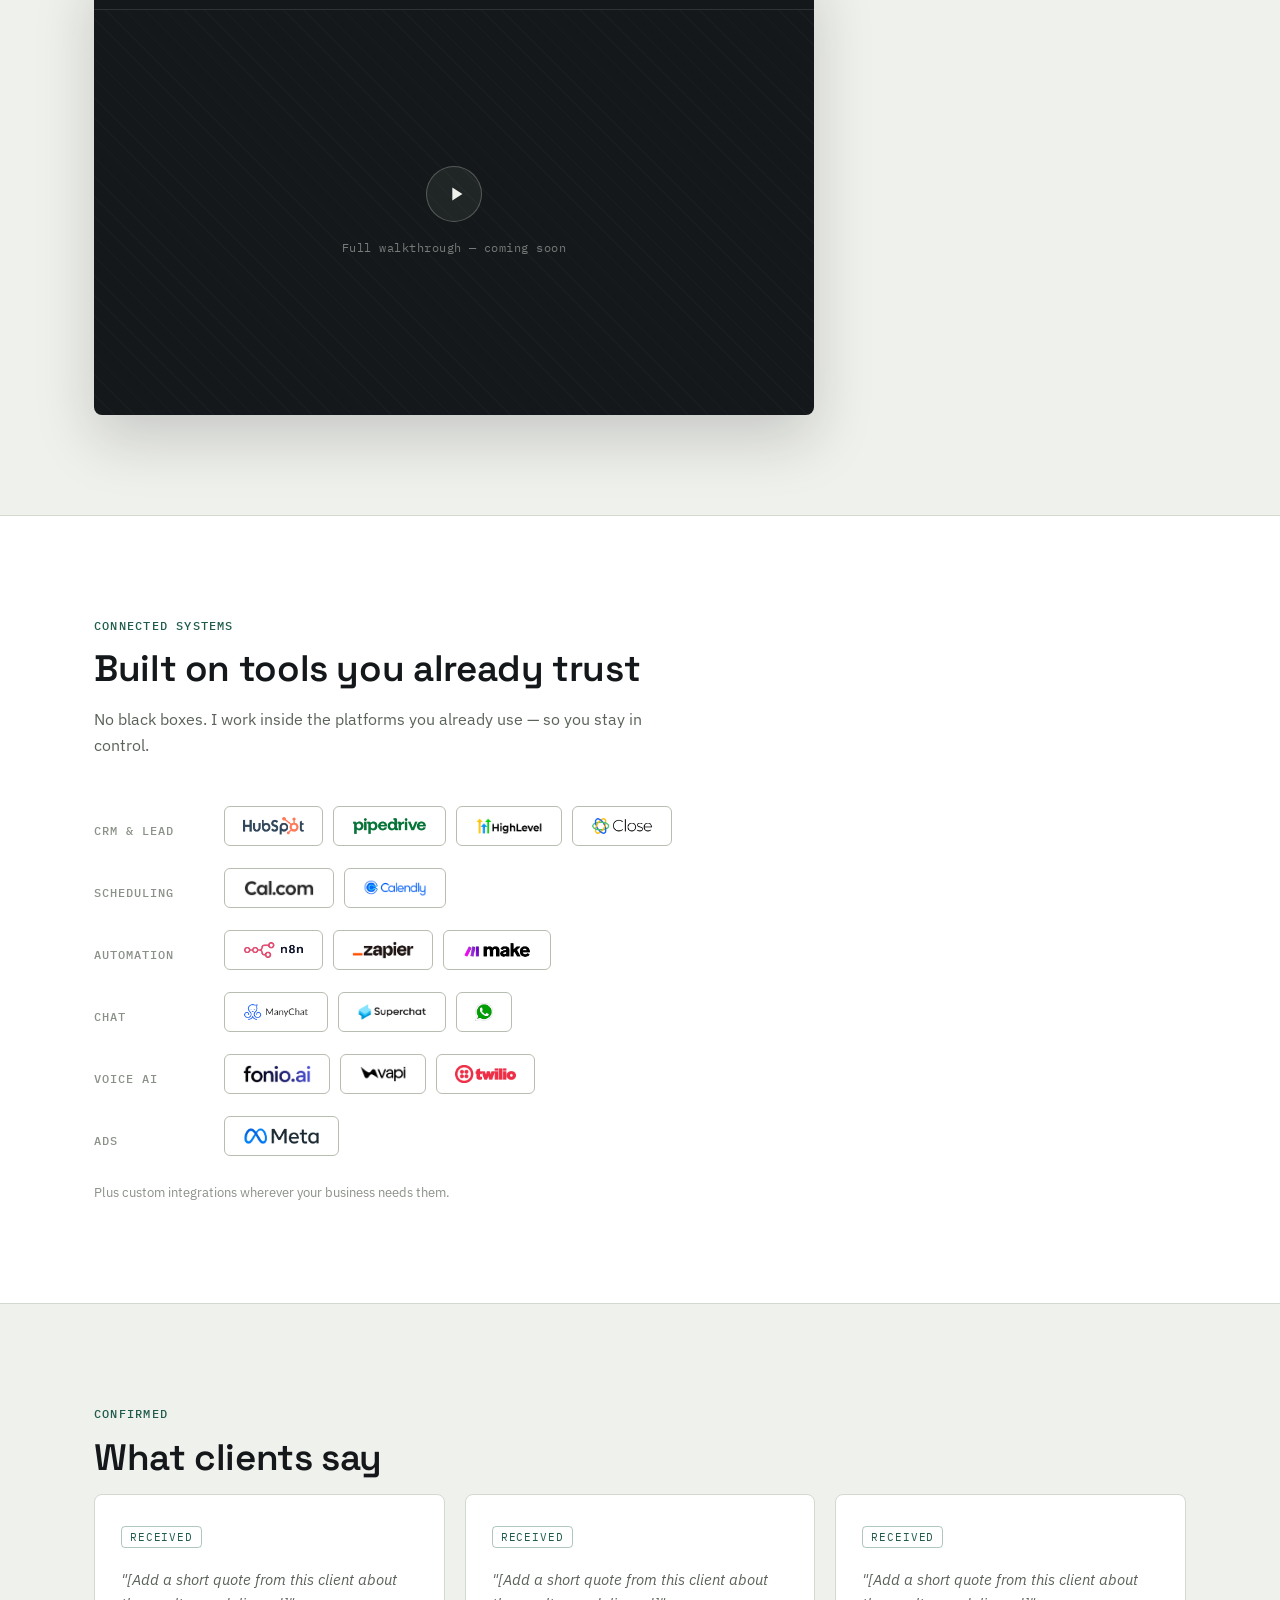
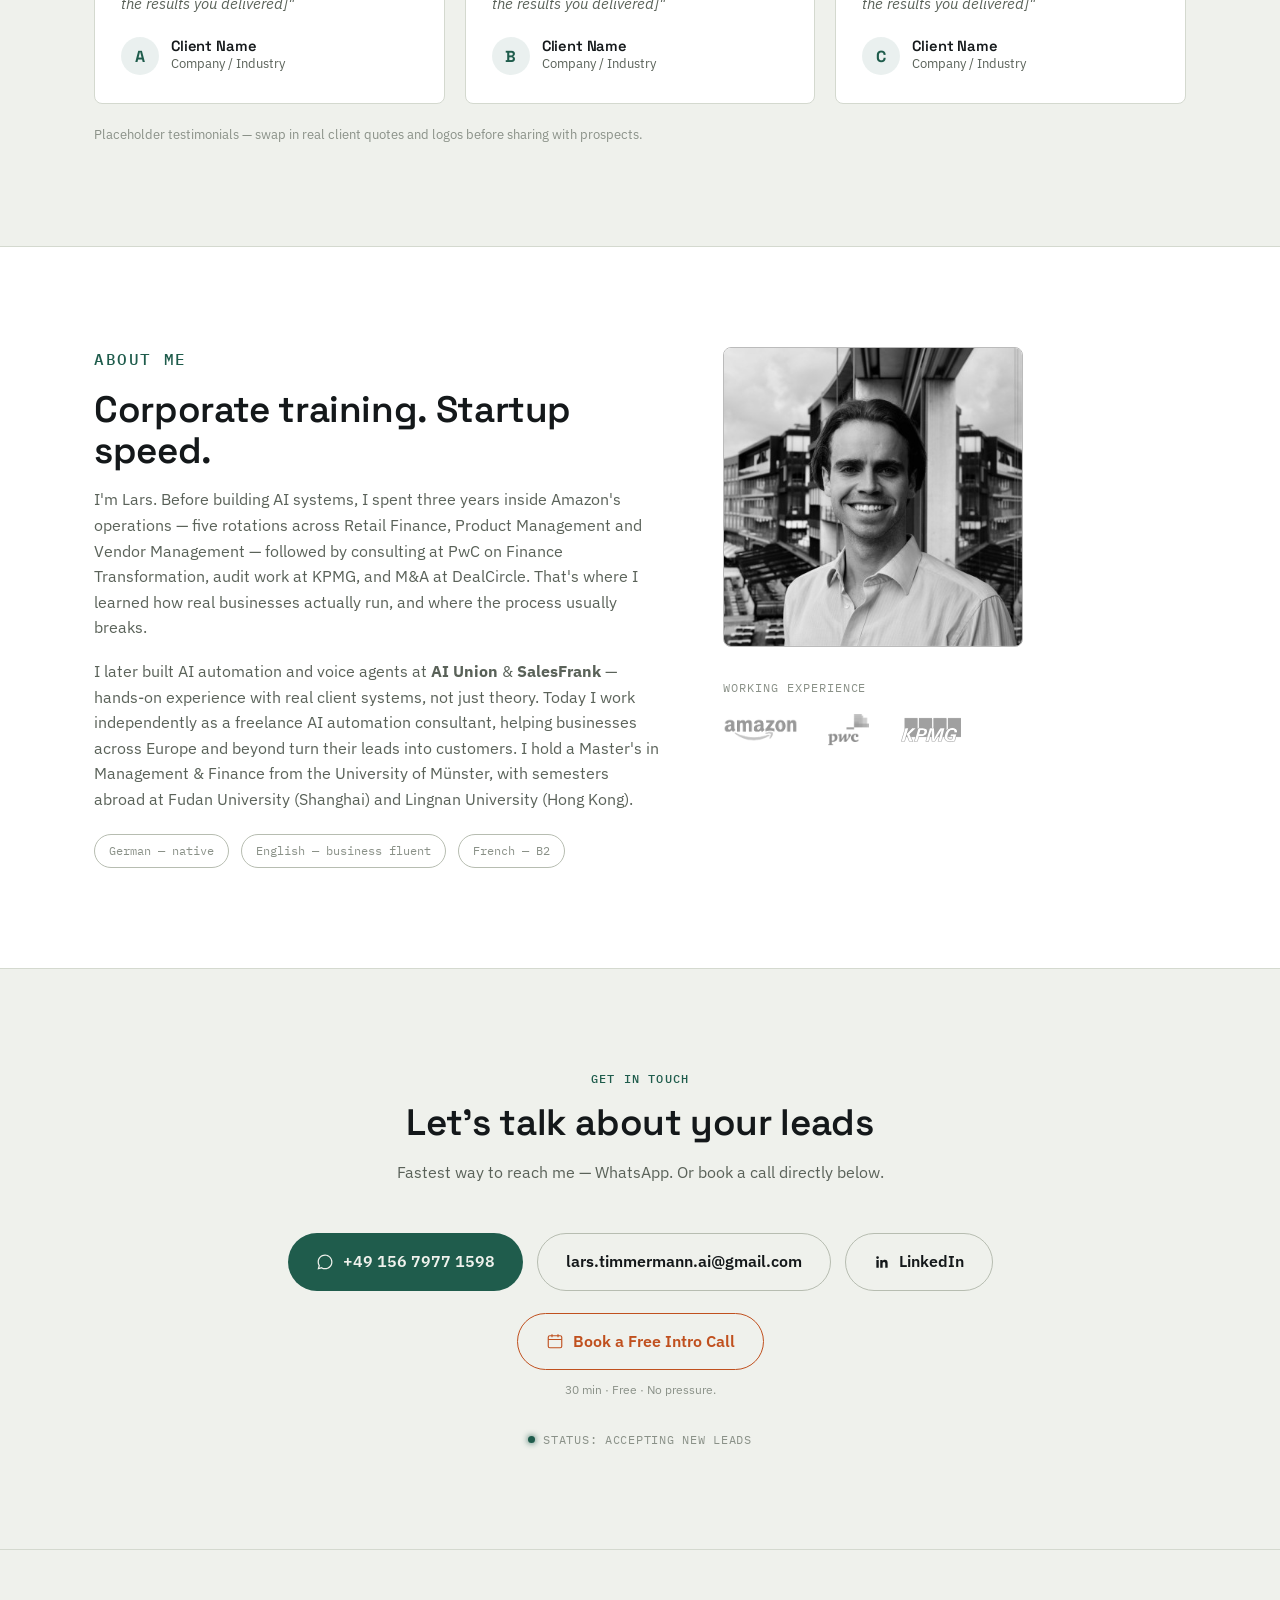
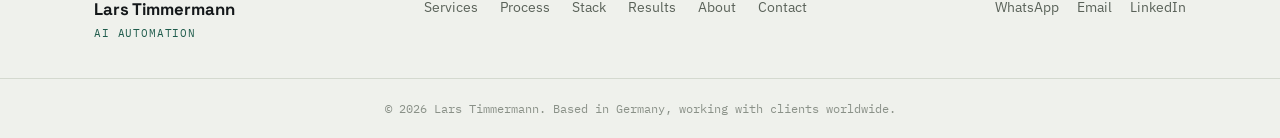
==== commit 7f5b6e9b: "feat: add German version and language URLs (/de, /en) German translation at /de/, explicit English c" ====
--- a/index.html
+++ b/index.html
@@ -19,6 +19,9 @@
       rel="stylesheet"
     />
     <link rel="stylesheet" href="styles.css" />
+    <link rel="alternate" hreflang="de" href="https://larsomatic.org/de/" />
+    <link rel="alternate" hreflang="en" href="https://larsomatic.org/en/" />
+    <link rel="alternate" hreflang="x-default" href="https://larsomatic.org/" />
   </head>
   <body>
     <header class="nav" id="nav">
@@ -41,6 +44,11 @@
           <a href="#contact">Contact</a>
         </nav>
         <div class="nav-cta-group">
+          <div class="lang-switch" role="group" aria-label="Language"><a href="/de/" hreflang="de" lang="de" title="Deutsch">DE</a><span aria-hidden="true">/</span><a href="/en/" hreflang="en" lang="en" class="active" title="English">EN</a></div>
+          
+          
+          
+          
           <a
             href="https://cal.com/lars-timmermann-lt00/free-intro-call"
             target="_blank"
@@ -66,6 +74,11 @@
         </button>
       </div>
       <div class="nav-mobile" id="navMobile">
+        <div class="lang-switch" role="group" aria-label="Language"><a href="/de/" hreflang="de" lang="de" title="Deutsch">DE</a><span aria-hidden="true">/</span><a href="/en/" hreflang="en" lang="en" class="active" title="English">EN</a></div>
+        
+        
+        
+        
         <a href="#services">Services</a>
         <a href="#process">Process</a>
         <a href="#stack">Stack</a>
--- a/styles.css
+++ b/styles.css
@@ -1326,3 +1326,71 @@
     padding: 30px 22px;
   }
 }
+
+/* Nav robustness for longer (German) labels */
+.nav-brand,
+.nav-logo {
+  flex-shrink: 0;
+}
+
+.nav-links a {
+  white-space: nowrap;
+}
+
+.nav-links {
+  gap: 22px;
+}
+
+.nav-cta-group .btn {
+  white-space: nowrap;
+}
+
+/* Language switch */
+.lang-switch {
+  display: flex;
+  align-items: center;
+  gap: 6px;
+  font-family: var(--font-mono);
+  font-size: 0.74rem;
+  letter-spacing: 0.06em;
+}
+
+.lang-switch a {
+  color: var(--ink-faint);
+  text-decoration: none;
+  padding: 2px 3px;
+}
+
+.lang-switch a:hover {
+  color: var(--ink);
+}
+
+.lang-switch a.active {
+  color: var(--route);
+  font-weight: 600;
+}
+
+.lang-switch span {
+  color: var(--line-strong);
+}
+
+.nav-mobile .lang-switch {
+  margin: 4px 0 8px;
+}
+
+.nav-mobile .lang-switch a {
+  padding: 2px 3px;
+  border-bottom: none;
+  font-size: 0.8rem;
+}
+
+/* Collapse to the menu earlier: language switch + longer labels need room */
+@media (max-width: 1120px) {
+  .nav-links,
+  .nav-cta-group {
+    display: none;
+  }
+  .nav-toggle {
+    display: flex;
+  }
+}
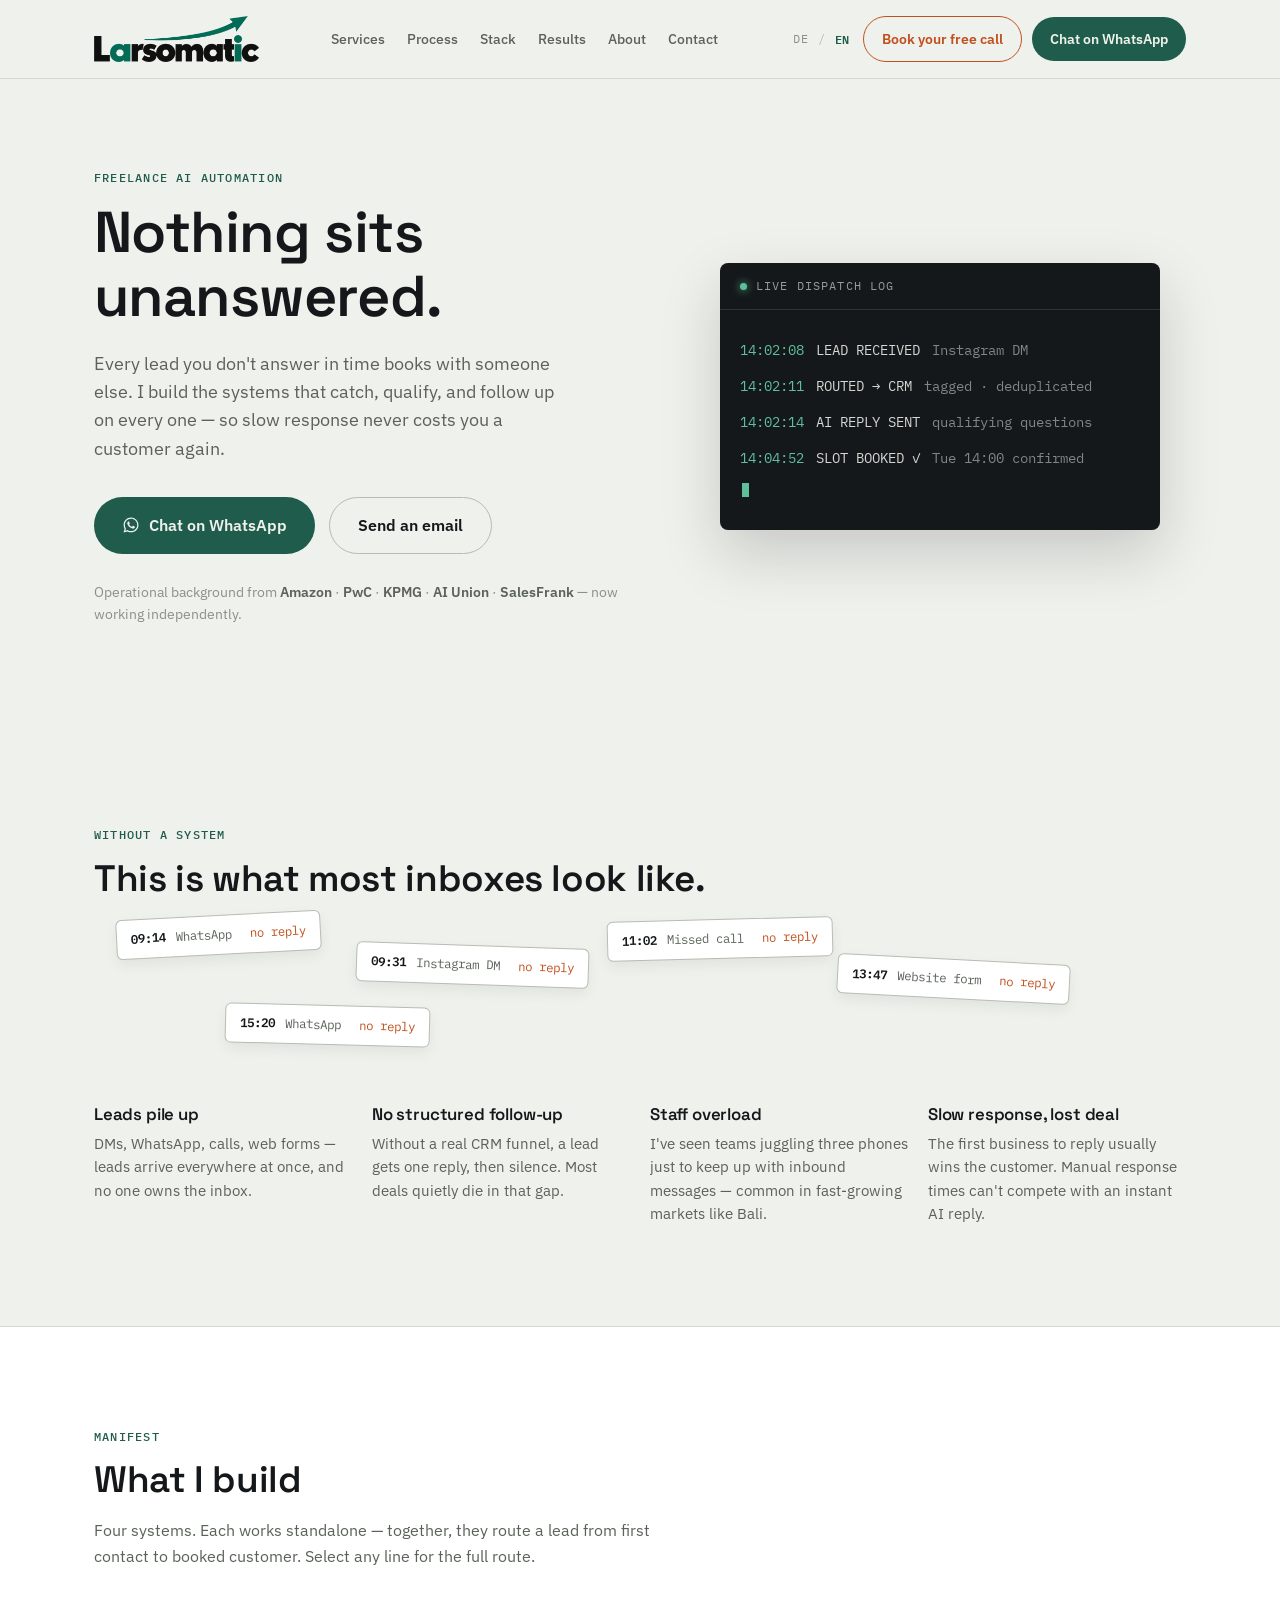
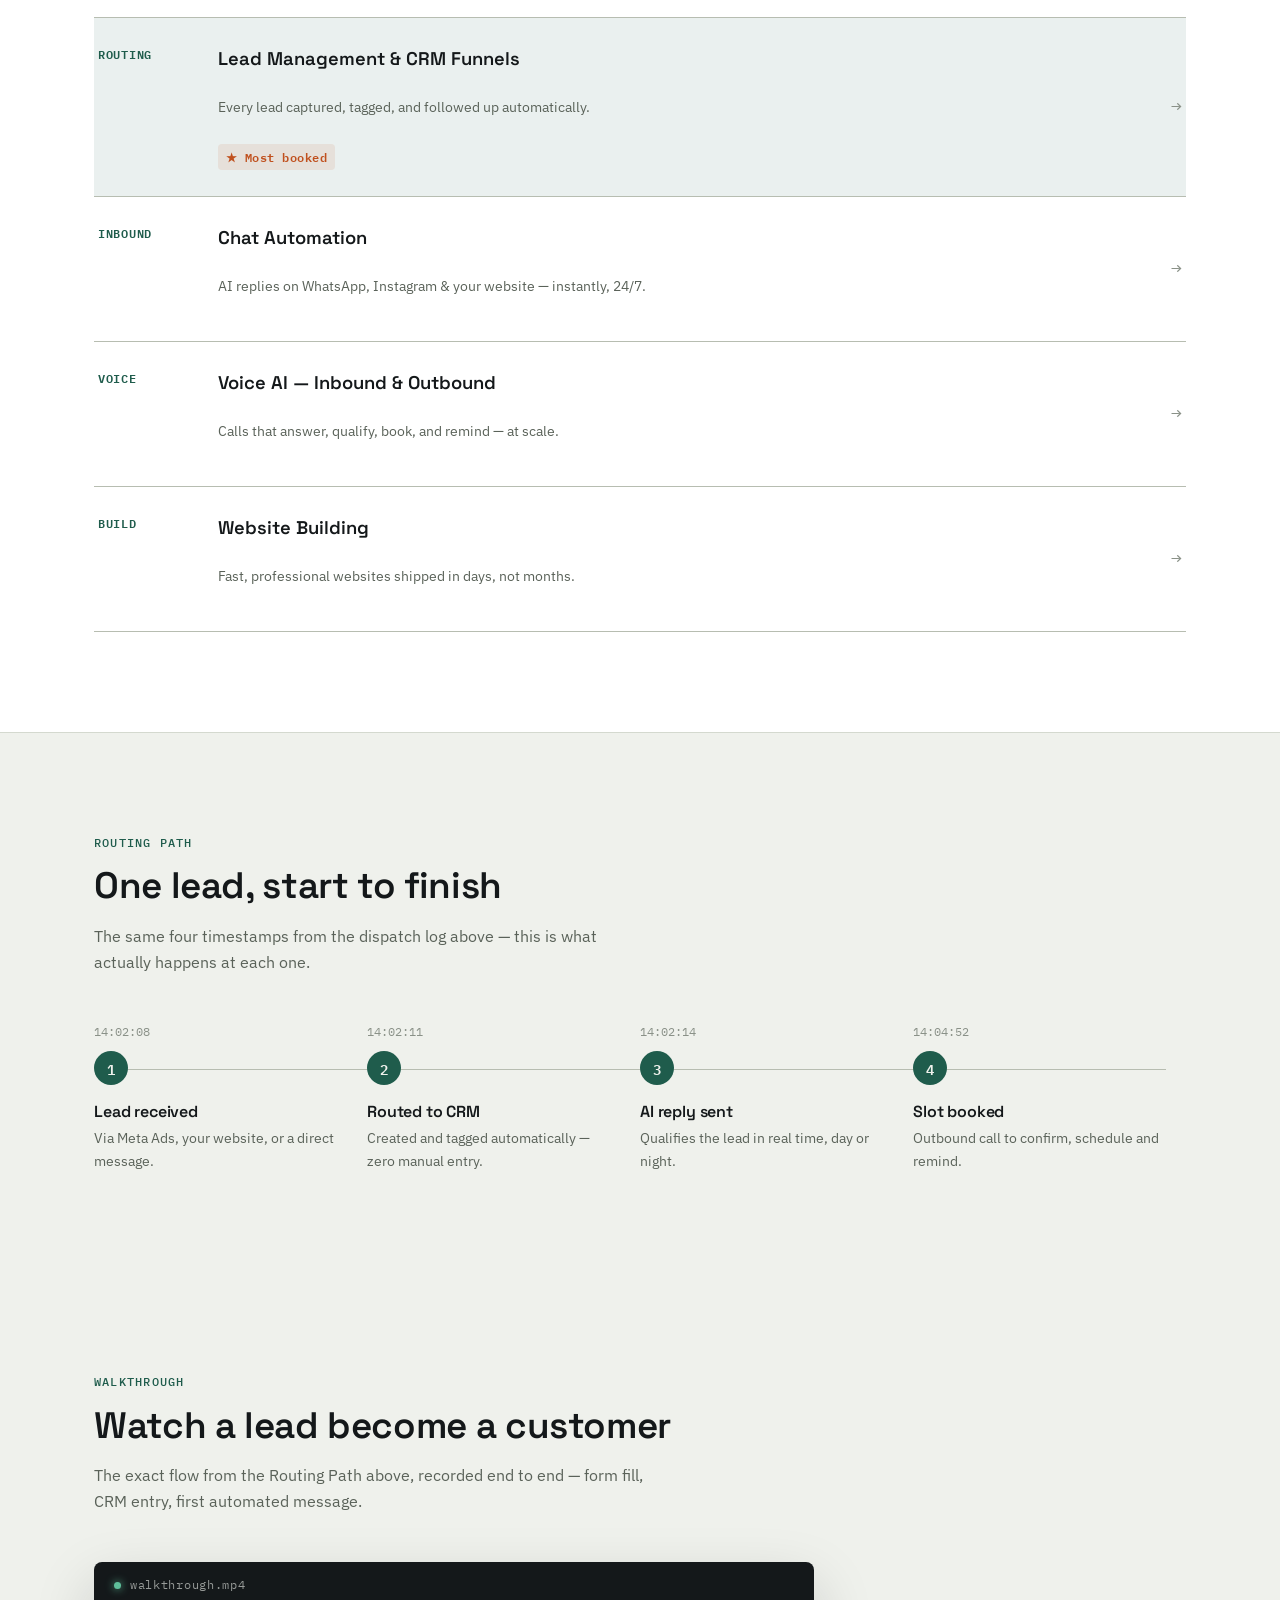
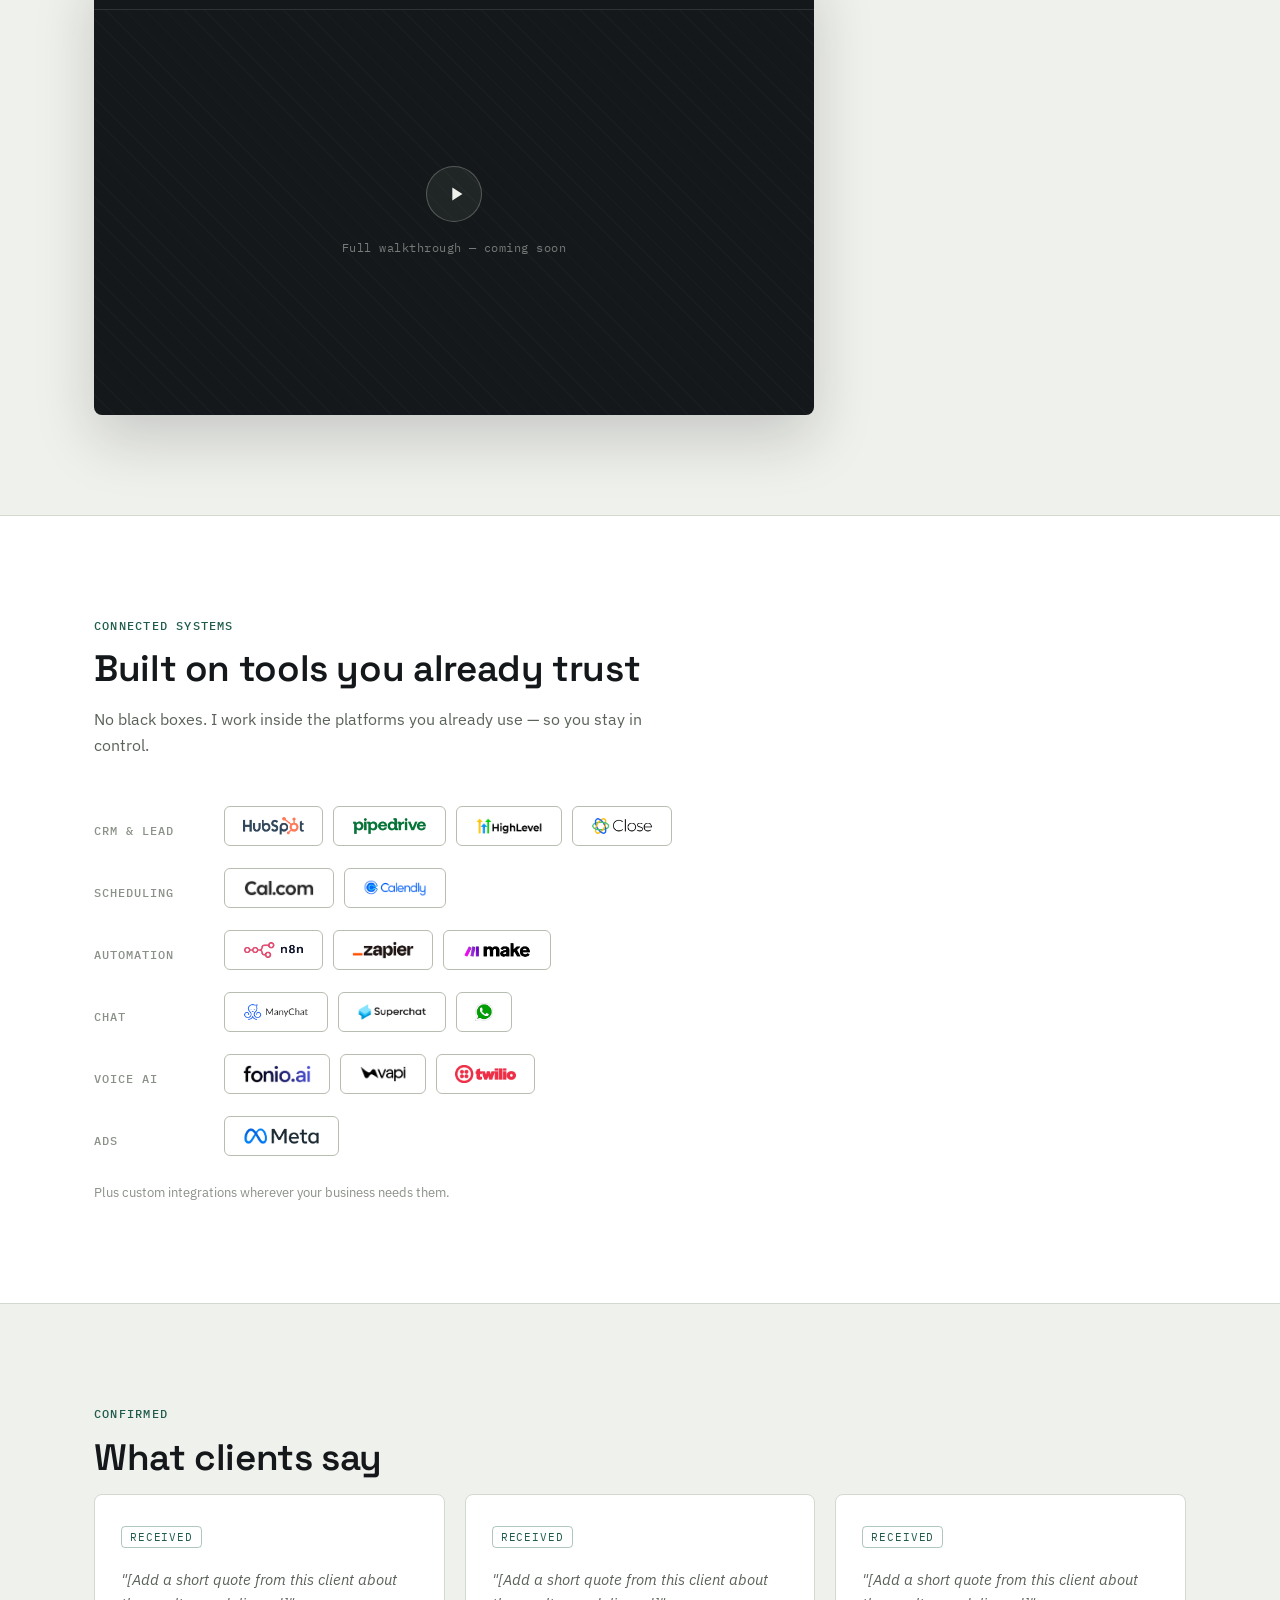
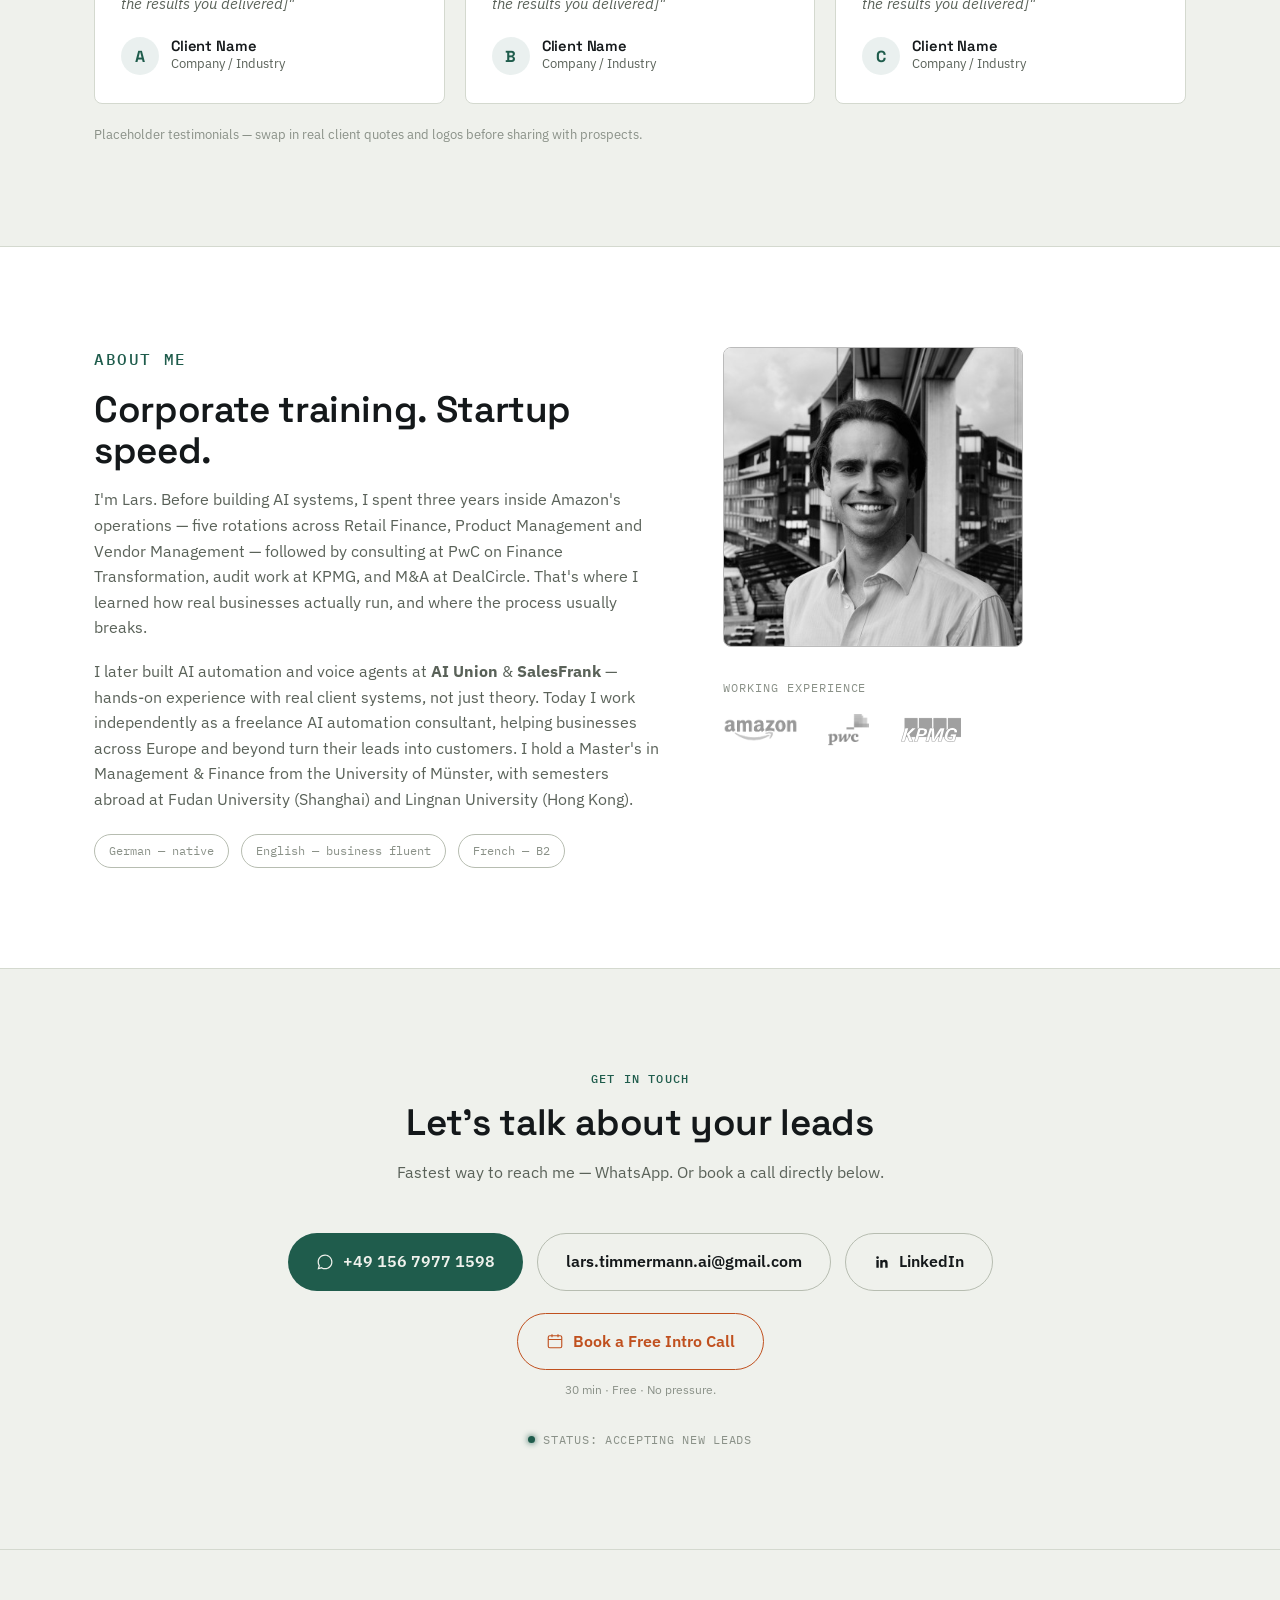
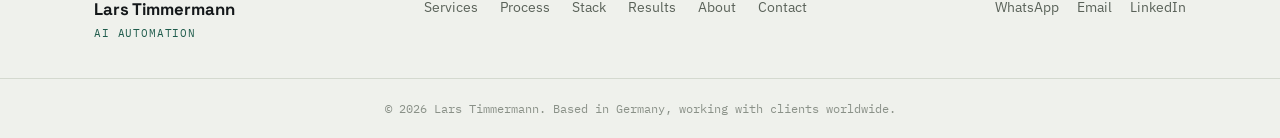
==== commit 6f15af43: "feat: replace Larsomatic logo with green arrow version Co-Authored-By: Claude Sonnet 5.5 <noreply@an" ====
--- a/index.html
+++ b/index.html
@@ -18,7 +18,7 @@
       href="https://fonts.googleapis.com/css2?family=Space+Grotesk:wght@500;600;700&family=IBM+Plex+Sans:wght@400;500;600&family=IBM+Plex+Mono:wght@400;500;600&display=swap"
       rel="stylesheet"
     />
-    <link rel="stylesheet" href="styles.css" />
+    <link rel="stylesheet" href="styles.css?v=2" />
     <link rel="alternate" hreflang="de" href="https://larsomatic.org/de/" />
     <link rel="alternate" hreflang="en" href="https://larsomatic.org/en/" />
     <link rel="alternate" hreflang="x-default" href="https://larsomatic.org/" />
@@ -28,11 +28,11 @@
       <div class="nav-inner">
         <a href="#top" class="nav-brand">
           <img
-            src="assets/larsomatic-logo.png"
+            src="assets/larsomatic-logo.png?v=2"
             alt="Larsomatic"
             class="nav-logo"
             width="640"
-            height="182"
+            height="178"
           />
         </a>
         <nav class="nav-links" aria-label="Main navigation">
@@ -905,6 +905,6 @@
       </div>
     </div>
 
-    <script src="script.js"></script>
+    <script src="script.js?v=2"></script>
   </body>
 </html>
